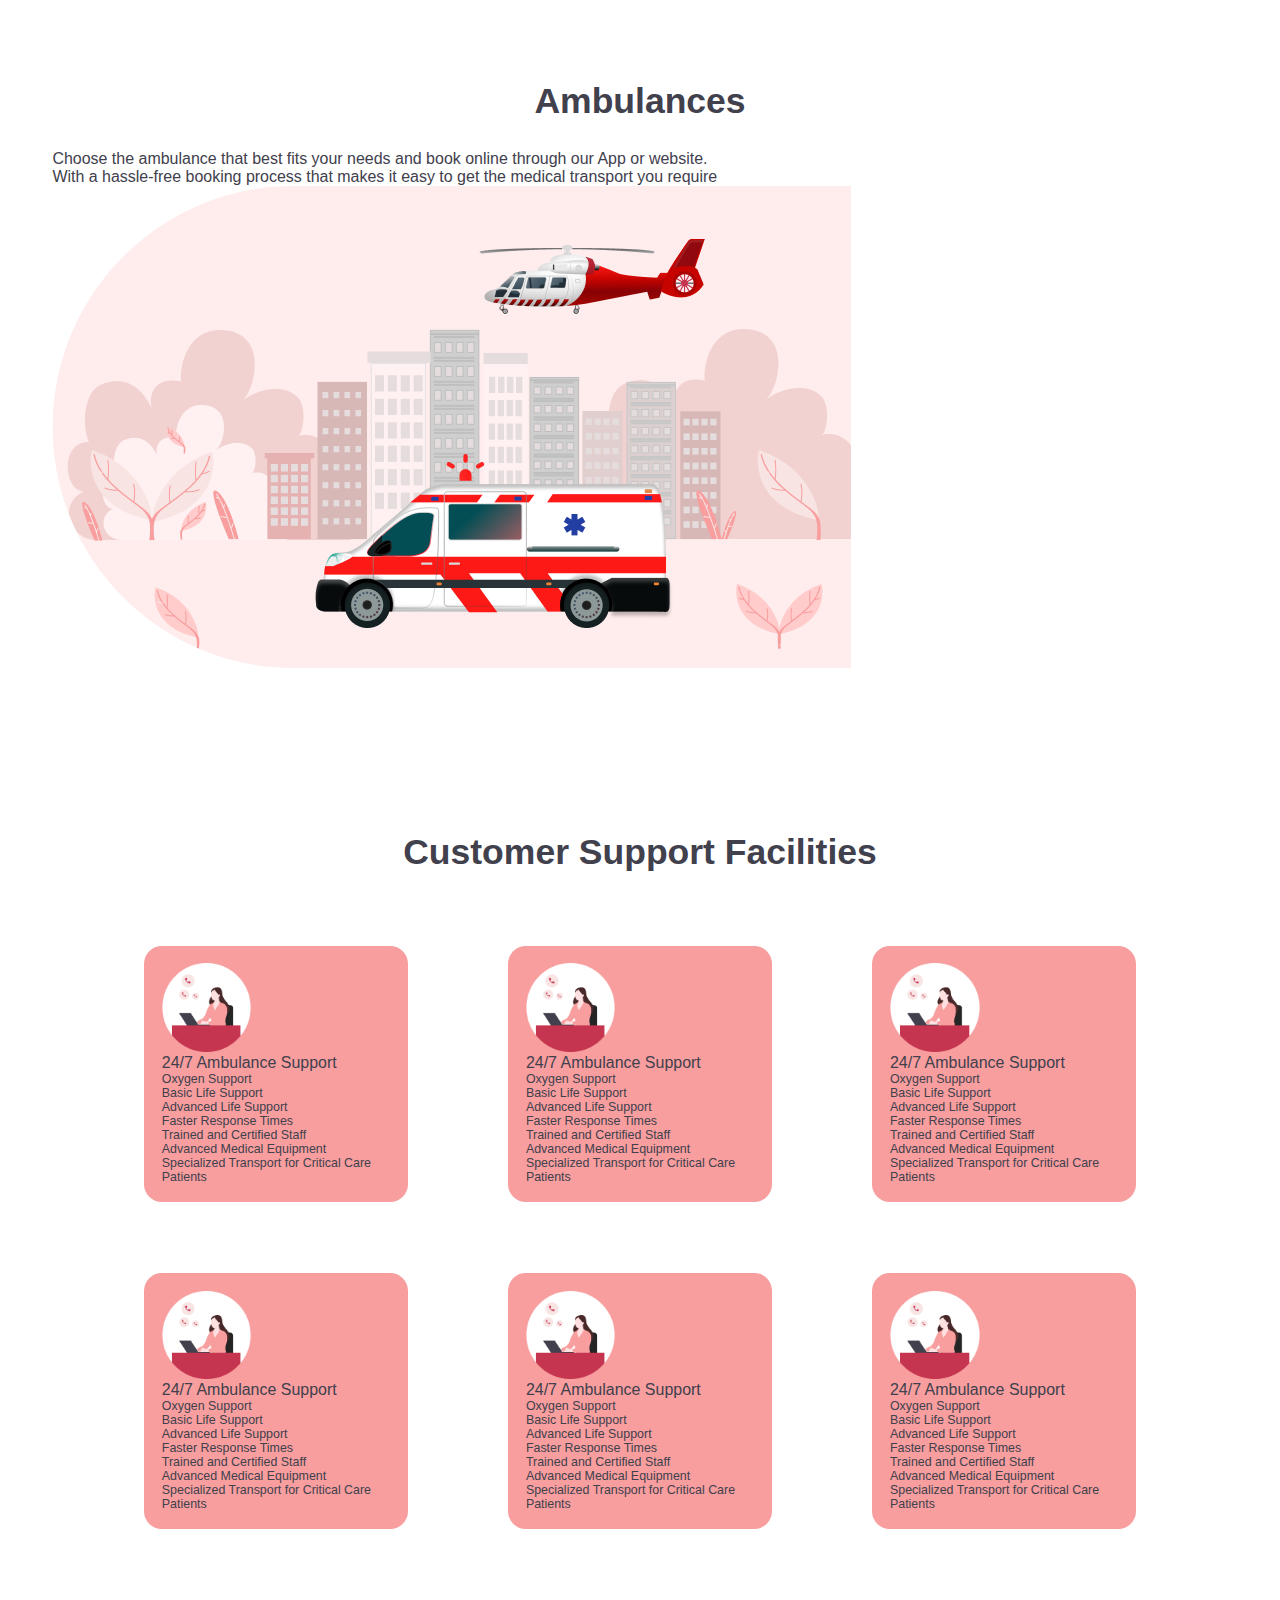
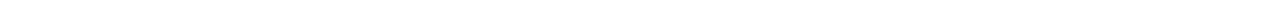
==== pages/ambulance.html @ 430e6f28 "added" ====
<!DOCTYPE html>
<html lang="en">
  <head>
    <meta charset="UTF-8" />
    <meta name="viewport" content="width=device-width, initial-scale=1.0" />

    <link
      href="https://cdn.jsdelivr.net/npm/bootstrap@5.0.2/dist/css/bootstrap.min.css"
      rel="stylesheet"
      integrity="sha384-EVSTQN3/azprG1Anm3QDgpJLIm9Nao0Yz1ztcQTwFspd3yD65VohhpuuCOmLASjC"
      crossorigin="anonymous"
    />
    <link rel="stylesheet" href="../styles/reset.css" />
    <link rel="stylesheet" href="../styles/ambulance.css" />
    <title>Ambulance</title>
  </head>
  <body>
    <header class="ambulance-header d-flex">
      <div class="left d-flex flex-column align-items-start">
        <h1 class="main-heading">Ambulances</h1>
        <div class="d-flex flex-column gap-4">
          <p class="primary-text">
            Choose the ambulance that best fits your needs and book online
            through our App or website.
          </p>
          <p class="primary-text">
            With a hassle-free booking process that makes it easy to get the
            medical transport you require
          </p>
        </div>
      </div>
      <div class="right">
        <img src="../images/ambulance-header-img.png" alt="" />
      </div>
    </header>
    <section class="customer-support">
        <h1 class="main-heading text-center">Customer Support Facilities</h1>
        <div class="grid-container">
            <div class="grid-item d-flex flex-column align-items-center">
                <img src="../images/support-woman.png" alt="">
                <h4 class="primary-text fw-bold text-center">24/7 Ambulance Support</h4>
                <ul class="d-flex flex-column align-items-center text-center">
                    <li class="secondary-text">Oxygen Support</li>
                    <li class="secondary-text">Basic Life Support</li>
                    <li class="secondary-text">Advanced Life Support</li>
                    <li class="secondary-text">Faster Response Times</li>
                    <li class="secondary-text">Trained and Certified Staff</li>
                    <li class="secondary-text">Advanced Medical Equipment</li>
                    <li class="secondary-text">Specialized Transport for Critical Care Patients</li>

                </ul>
            </div>
            <div class="grid-item d-flex flex-column align-items-center">
                <img src="../images/support-woman.png" alt="">
                <h4 class="primary-text fw-bold text-center">24/7 Ambulance Support</h4>
                <ul class="d-flex flex-column align-items-center text-center">
                    <li class="secondary-text">Oxygen Support</li>
                    <li class="secondary-text">Basic Life Support</li>
                    <li class="secondary-text">Advanced Life Support</li>
                    <li class="secondary-text">Faster Response Times</li>
                    <li class="secondary-text">Trained and Certified Staff</li>
                    <li class="secondary-text">Advanced Medical Equipment</li>
                    <li class="secondary-text">Specialized Transport for Critical Care Patients</li>

                </ul>
            </div>
            <div class="grid-item d-flex flex-column align-items-center">
                <img src="../images/support-woman.png" alt="">
                <h4 class="primary-text fw-bold text-center">24/7 Ambulance Support</h4>
                <ul class="d-flex flex-column align-items-center text-center">
                    <li class="secondary-text">Oxygen Support</li>
                    <li class="secondary-text">Basic Life Support</li>
                    <li class="secondary-text">Advanced Life Support</li>
                    <li class="secondary-text">Faster Response Times</li>
                    <li class="secondary-text">Trained and Certified Staff</li>
                    <li class="secondary-text">Advanced Medical Equipment</li>
                    <li class="secondary-text">Specialized Transport for Critical Care Patients</li>

                </ul>
            </div>
            <div class="grid-item d-flex flex-column align-items-center">
                <img src="../images/support-woman.png" alt="">
                <h4 class="primary-text fw-bold text-center">24/7 Ambulance Support</h4>
                <ul class="d-flex flex-column align-items-center text-center">
                    <li class="secondary-text">Oxygen Support</li>
                    <li class="secondary-text">Basic Life Support</li>
                    <li class="secondary-text">Advanced Life Support</li>
                    <li class="secondary-text">Faster Response Times</li>
                    <li class="secondary-text">Trained and Certified Staff</li>
                    <li class="secondary-text">Advanced Medical Equipment</li>
                    <li class="secondary-text">Specialized Transport for Critical Care Patients</li>

                </ul>
            </div>
            <div class="grid-item d-flex flex-column align-items-center">
                <img src="../images/support-woman.png" alt="">
                <h4 class="primary-text fw-bold text-center">24/7 Ambulance Support</h4>
                <ul class="d-flex flex-column align-items-center text-center">
                    <li class="secondary-text">Oxygen Support</li>
                    <li class="secondary-text">Basic Life Support</li>
                    <li class="secondary-text">Advanced Life Support</li>
                    <li class="secondary-text">Faster Response Times</li>
                    <li class="secondary-text">Trained and Certified Staff</li>
                    <li class="secondary-text">Advanced Medical Equipment</li>
                    <li class="secondary-text">Specialized Transport for Critical Care Patients</li>

                </ul>
            </div>
            <div class="grid-item d-flex flex-column align-items-center">
                <img src="../images/support-woman.png" alt="">
                <h4 class="primary-text fw-bold text-center">24/7 Ambulance Support</h4>
                <ul class="d-flex flex-column align-items-center text-center">
                    <li class="secondary-text">Oxygen Support</li>
                    <li class="secondary-text">Basic Life Support</li>
                    <li class="secondary-text">Advanced Life Support</li>
                    <li class="secondary-text">Faster Response Times</li>
                    <li class="secondary-text">Trained and Certified Staff</li>
                    <li class="secondary-text">Advanced Medical Equipment</li>
                    <li class="secondary-text">Specialized Transport for Critical Care Patients</li>

                </ul>
            </div>
            
        </div>
    </section>
  </body>
</html>
---- styles/ambulance.css ----
.ambulance-header {
  padding: 5rem;
  gap: 8rem;
}

@media all and (max-width: 780px) {
  .ambulance-header {
    flex-direction: column-reverse;
  }

  .ambulance-header {
    /* padding: 3rem; */
    gap: 5rem;
  }
}

@media all and (max-width: 400px) {
  .ambulance-header {
    padding: 2rem;
    gap: 2rem;
  }

  .ambulance-header p {
    font-size: var(--fs-secondary-text);
  }
}

/* customer support */

.customer-support {
  width: fit-content;
  margin: auto;
  display: flex;
  flex-direction: column;
  gap: 5rem;
  padding: 10rem;
}

.customer-support .grid-container {
  display: grid;
  grid-template-columns: repeat(3, 1fr);
  place-items: center;
  gap: 8rem;
}

.customer-support .grid-item {
  background-color: var(--nav-link-clr);
  /* height: 45rem; */
  /* width: 30rem; */
  padding: 2rem;
  gap: 1rem;
  border-radius: 2rem;
  width: 90%;
}

.customer-support .grid-item img {
  height: 10rem;
}

.customer-support .grid-item ul {
  gap: 1rem;
}

@media all and (max-width: 900px) {

    .customer-support {
        padding: 8rem;
    }

  .customer-support .grid-container {
    gap: 5rem;
  }

  .customer-support .grid-item ul {
    gap: 0.8rem;
  }
}

@media all and (max-width: 780px) {
    .customer-support .grid-container {
        grid-template-columns: repeat(2, 1fr);
    }
}

@media all and (max-width: 600px) {
        .customer-support {
            padding: 3rem;
        }
}

@media all and (max-width: 540px) {
    .customer-support {
        gap: 2rem;
    }
    .customer-support .grid-container {
        grid-template-columns: repeat(1, 1fr);
    }
}

@media all and (max-width: 350px) {
    .customer-support {
        padding: 3rem 1rem;
    }

    .customer-support .grid-item ul li {
        font-size: 1.3rem;
    }
}
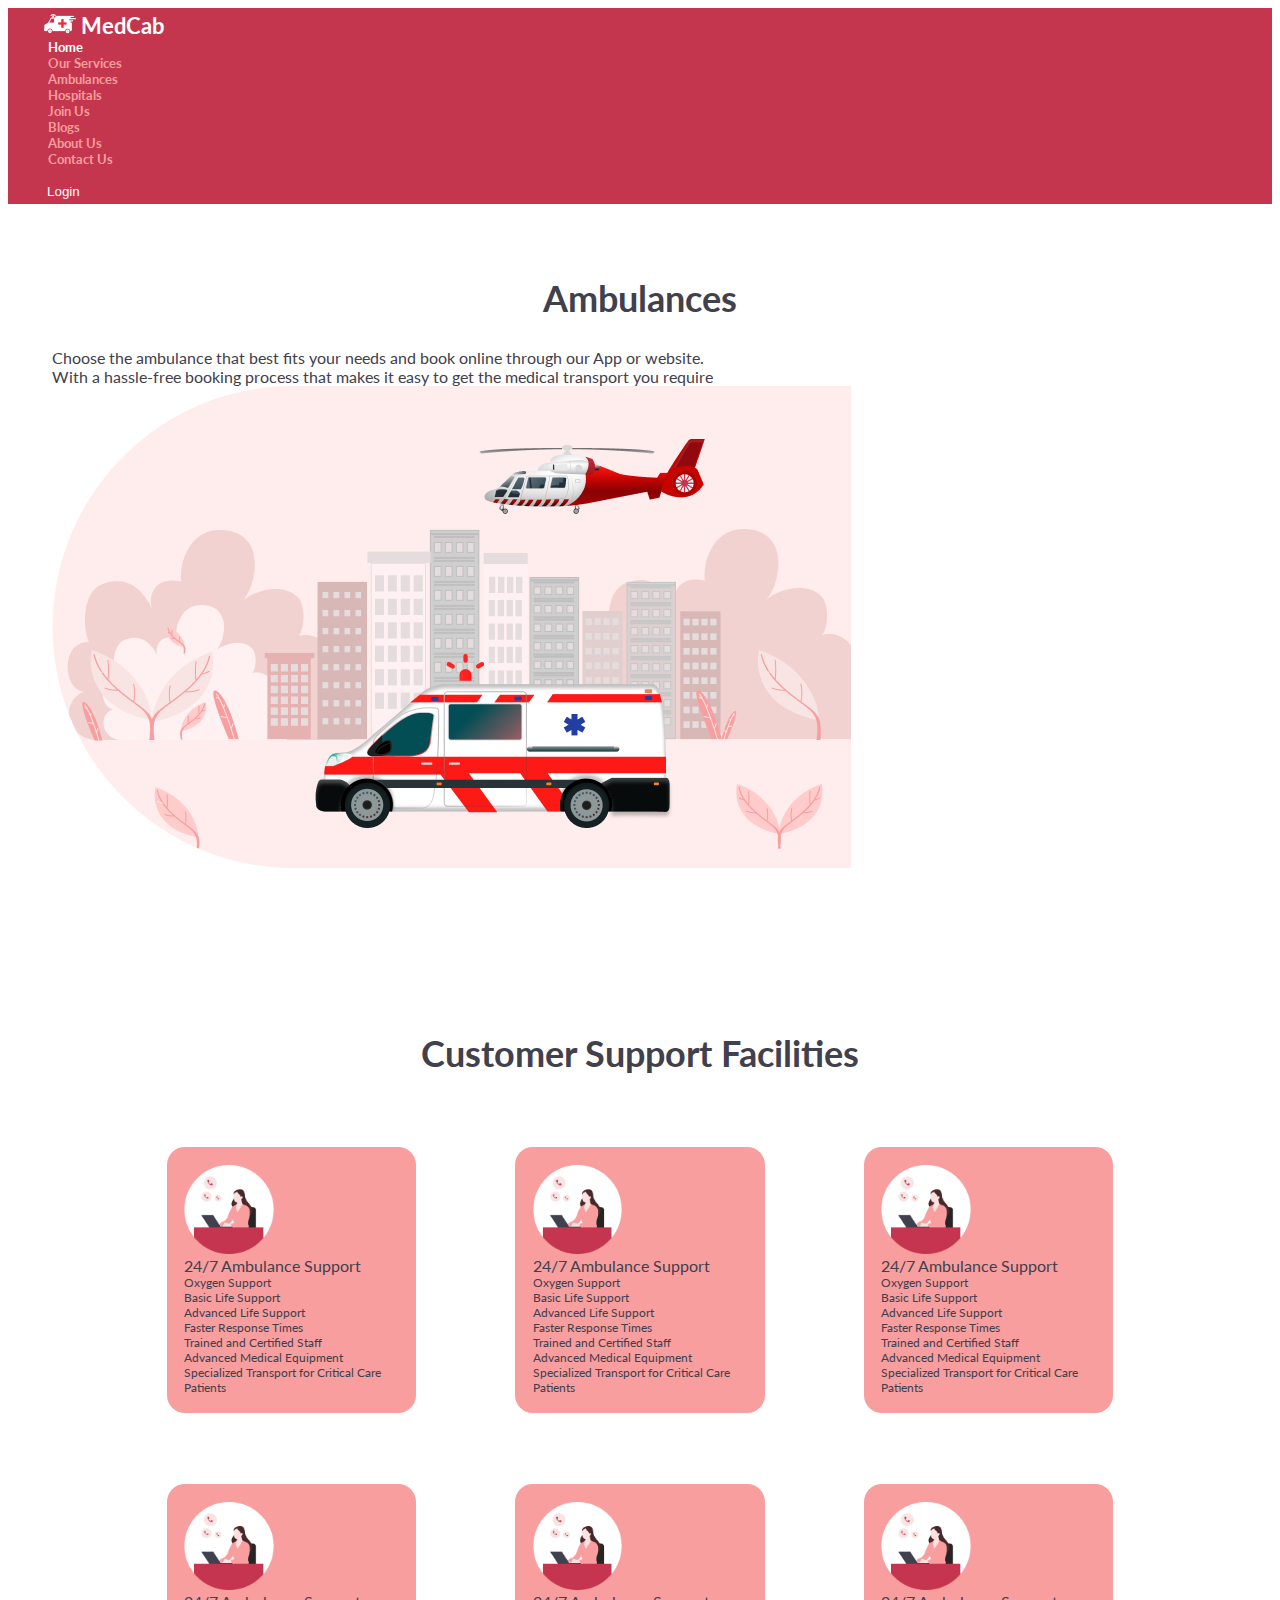
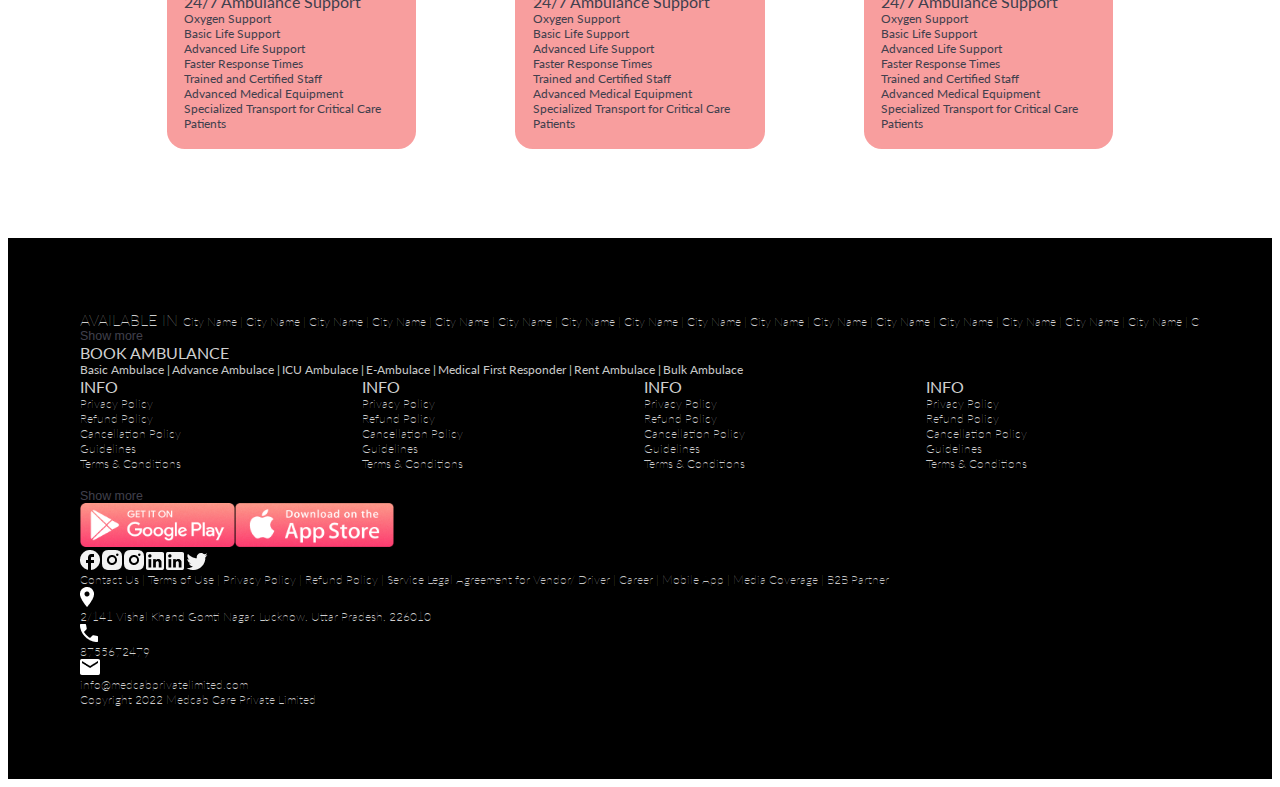
==== commit d69674bf: "footer completed" ====
--- a/pages/ambulance.html
+++ b/pages/ambulance.html
@@ -1,127 +1,368 @@
 <!DOCTYPE html>
 <html lang="en">
-  <head>
-    <meta charset="UTF-8" />
-    <meta name="viewport" content="width=device-width, initial-scale=1.0" />
-
-    <link
-      href="https://cdn.jsdelivr.net/npm/bootstrap@5.0.2/dist/css/bootstrap.min.css"
-      rel="stylesheet"
-      integrity="sha384-EVSTQN3/azprG1Anm3QDgpJLIm9Nao0Yz1ztcQTwFspd3yD65VohhpuuCOmLASjC"
-      crossorigin="anonymous"
-    />
-    <link rel="stylesheet" href="../styles/reset.css" />
-    <link rel="stylesheet" href="../styles/ambulance.css" />
-    <title>Ambulance</title>
-  </head>
-  <body>
-    <header class="ambulance-header d-flex">
-      <div class="left d-flex flex-column align-items-start">
-        <h1 class="main-heading">Ambulances</h1>
-        <div class="d-flex flex-column gap-4">
-          <p class="primary-text">
-            Choose the ambulance that best fits your needs and book online
-            through our App or website.
-          </p>
-          <p class="primary-text">
-            With a hassle-free booking process that makes it easy to get the
-            medical transport you require
-          </p>
-        </div>
-      </div>
-      <div class="right">
-        <img src="../images/ambulance-header-img.png" alt="" />
-      </div>
-    </header>
-    <section class="customer-support">
-        <h1 class="main-heading text-center">Customer Support Facilities</h1>
-        <div class="grid-container">
-            <div class="grid-item d-flex flex-column align-items-center">
-                <img src="../images/support-woman.png" alt="">
-                <h4 class="primary-text fw-bold text-center">24/7 Ambulance Support</h4>
-                <ul class="d-flex flex-column align-items-center text-center">
-                    <li class="secondary-text">Oxygen Support</li>
-                    <li class="secondary-text">Basic Life Support</li>
-                    <li class="secondary-text">Advanced Life Support</li>
-                    <li class="secondary-text">Faster Response Times</li>
-                    <li class="secondary-text">Trained and Certified Staff</li>
-                    <li class="secondary-text">Advanced Medical Equipment</li>
-                    <li class="secondary-text">Specialized Transport for Critical Care Patients</li>
-
-                </ul>
+
+<head>
+  <meta charset="UTF-8" />
+  <meta name="viewport" content="width=device-width, initial-scale=1.0" />
+
+  <!-- google fonts -->
+  <link rel="preconnect" href="https://fonts.googleapis.com" />
+  <link rel="preconnect" href="https://fonts.gstatic.com" crossorigin />
+  <link href="https://fonts.googleapis.com/css2?family=Lato:wght@400;700&display=swap" rel="stylesheet" />
+
+  <!-- bootstrap css -->
+  <link href="https://cdn.jsdelivr.net/npm/bootstrap@5.0.2/dist/css/bootstrap.min.css" rel="stylesheet"
+    integrity="sha384-EVSTQN3/azprG1Anm3QDgpJLIm9Nao0Yz1ztcQTwFspd3yD65VohhpuuCOmLASjC" crossorigin="anonymous" />
+  <!-- custom css -->
+  <link rel="stylesheet" href="../styles/reset.css" />
+  <link rel="stylesheet" href="../styles/nav.css">
+  <link rel="stylesheet" href="../styles/ambulance.css" />
+  <link rel="stylesheet" href="../styles/footer.css">
+  <title>Ambulance</title>
+</head>
+
+<body>
+  <!-- Navbar -->
+  <nav class="navbar navbar-expand-lg navbar-light">
+    <div class="container-fluid">
+      <a class="navbar-brand" href="#">
+        <span>
+          <img src="../images/logo.png" class="mb-1" alt="" />
+        </span>
+        MedCab</a>
+      <button class="navbar-toggler" type="button" data-bs-toggle="collapse" data-bs-target="#navbarTogglerDemo02"
+        aria-controls="navbarTogglerDemo02" aria-expanded="false" aria-label="Toggle navigation">
+        <span class="navbar-toggler-icon"></span>
+      </button>
+      <div class="collapse navbar-collapse" id="navbarTogglerDemo02">
+        <ul class="navbar-nav d-flex align-items-center me-auto mb-2 mb-lg-0">
+          <li class="nav-item">
+            <a class="nav-link active" aria-current="page" href="#">Home</a>
+          </li>
+          <li class="nav-item">
+            <a class="nav-link" href="./pages/ourServices.html">Our Services</a>
+          </li>
+          <li class="nav-item">
+            <a class="nav-link" href="#">Ambulances</a>
+          </li>
+          <li class="nav-item">
+            <a class="nav-link" href="#">Hospitals</a>
+          </li>
+          <li class="nav-item">
+            <a class="nav-link" href="#">Join Us</a>
+          </li>
+          <li class="nav-item">
+            <a class="nav-link" href="#">Blogs</a>
+          </li>
+          <li class="nav-item">
+            <a class="nav-link" href="#">About Us</a>
+          </li>
+          <li class="nav-item">
+            <a class="nav-link" href="#">Contact Us</a>
+          </li>
+          <li class="nav-ctn-book">
+            <a class="nav-link rounded bg-white nav-booknow me-lg-2 mb-2 mb-lg-0 px-3 py-1" href="#" tabindex="-1"
+              aria-disabled="true">Book Now</a>
+          </li>
+          <li class="nav-ctn-login text-white">
+            <button type="button" class="btn btn-primary nav-link border border-white rounded px-4 py-1"
+              data-bs-toggle="modal" data-bs-target="#staticBackdrop" href="#" tabindex="-1" aria-disabled="true">
+              Login
+            </button>
+          </li>
+        </ul>
+      </div>
+    </div>
+  </nav>
+
+  <!-- ambulance header -->
+  <header class="ambulance-header d-flex">
+    <div class="left d-flex flex-column align-items-start">
+      <h1 class="main-heading">Ambulances</h1>
+      <div class="d-flex flex-column gap-4">
+        <p class="primary-text">
+          Choose the ambulance that best fits your needs and book online
+          through our App or website.
+        </p>
+        <p class="primary-text">
+          With a hassle-free booking process that makes it easy to get the
+          medical transport you require
+        </p>
+      </div>
+    </div>
+    <div class="right">
+      <img src="../images/ambulance-header-img.png" alt="" />
+    </div>
+  </header>
+
+  <!-- customer support facility -->
+  <section class="customer-support">
+    <h1 class="main-heading text-center">Customer Support Facilities</h1>
+    <div class="grid-container">
+      <div class="grid-item d-flex flex-column align-items-center">
+        <img src="../images/support-woman.png" alt="">
+        <h4 class="primary-text fw-bold text-center">24/7 Ambulance Support</h4>
+        <ul class="d-flex flex-column align-items-center text-center">
+          <li class="secondary-text">Oxygen Support</li>
+          <li class="secondary-text">Basic Life Support</li>
+          <li class="secondary-text">Advanced Life Support</li>
+          <li class="secondary-text">Faster Response Times</li>
+          <li class="secondary-text">Trained and Certified Staff</li>
+          <li class="secondary-text">Advanced Medical Equipment</li>
+          <li class="secondary-text">Specialized Transport for Critical Care Patients</li>
+
+        </ul>
+      </div>
+      <div class="grid-item d-flex flex-column align-items-center">
+        <img src="../images/support-woman.png" alt="">
+        <h4 class="primary-text fw-bold text-center">24/7 Ambulance Support</h4>
+        <ul class="d-flex flex-column align-items-center text-center">
+          <li class="secondary-text">Oxygen Support</li>
+          <li class="secondary-text">Basic Life Support</li>
+          <li class="secondary-text">Advanced Life Support</li>
+          <li class="secondary-text">Faster Response Times</li>
+          <li class="secondary-text">Trained and Certified Staff</li>
+          <li class="secondary-text">Advanced Medical Equipment</li>
+          <li class="secondary-text">Specialized Transport for Critical Care Patients</li>
+
+        </ul>
+      </div>
+      <div class="grid-item d-flex flex-column align-items-center">
+        <img src="../images/support-woman.png" alt="">
+        <h4 class="primary-text fw-bold text-center">24/7 Ambulance Support</h4>
+        <ul class="d-flex flex-column align-items-center text-center">
+          <li class="secondary-text">Oxygen Support</li>
+          <li class="secondary-text">Basic Life Support</li>
+          <li class="secondary-text">Advanced Life Support</li>
+          <li class="secondary-text">Faster Response Times</li>
+          <li class="secondary-text">Trained and Certified Staff</li>
+          <li class="secondary-text">Advanced Medical Equipment</li>
+          <li class="secondary-text">Specialized Transport for Critical Care Patients</li>
+
+        </ul>
+      </div>
+      <div class="grid-item d-flex flex-column align-items-center">
+        <img src="../images/support-woman.png" alt="">
+        <h4 class="primary-text fw-bold text-center">24/7 Ambulance Support</h4>
+        <ul class="d-flex flex-column align-items-center text-center">
+          <li class="secondary-text">Oxygen Support</li>
+          <li class="secondary-text">Basic Life Support</li>
+          <li class="secondary-text">Advanced Life Support</li>
+          <li class="secondary-text">Faster Response Times</li>
+          <li class="secondary-text">Trained and Certified Staff</li>
+          <li class="secondary-text">Advanced Medical Equipment</li>
+          <li class="secondary-text">Specialized Transport for Critical Care Patients</li>
+
+        </ul>
+      </div>
+      <div class="grid-item d-flex flex-column align-items-center">
+        <img src="../images/support-woman.png" alt="">
+        <h4 class="primary-text fw-bold text-center">24/7 Ambulance Support</h4>
+        <ul class="d-flex flex-column align-items-center text-center">
+          <li class="secondary-text">Oxygen Support</li>
+          <li class="secondary-text">Basic Life Support</li>
+          <li class="secondary-text">Advanced Life Support</li>
+          <li class="secondary-text">Faster Response Times</li>
+          <li class="secondary-text">Trained and Certified Staff</li>
+          <li class="secondary-text">Advanced Medical Equipment</li>
+          <li class="secondary-text">Specialized Transport for Critical Care Patients</li>
+
+        </ul>
+      </div>
+      <div class="grid-item d-flex flex-column align-items-center">
+        <img src="../images/support-woman.png" alt="">
+        <h4 class="primary-text fw-bold text-center">24/7 Ambulance Support</h4>
+        <ul class="d-flex flex-column align-items-center text-center">
+          <li class="secondary-text">Oxygen Support</li>
+          <li class="secondary-text">Basic Life Support</li>
+          <li class="secondary-text">Advanced Life Support</li>
+          <li class="secondary-text">Faster Response Times</li>
+          <li class="secondary-text">Trained and Certified Staff</li>
+          <li class="secondary-text">Advanced Medical Equipment</li>
+          <li class="secondary-text">Specialized Transport for Critical Care Patients</li>
+
+        </ul>
+      </div>
+
+    </div>
+  </section>
+
+  <!-- footer section -->
+  <footer class="footer">
+    <section class="d-flex flex-column align-items-center">
+      <div class="cityNames d-flex flex-column w-100 py-4 border-bottom ">
+        <div class="d-flex justify-content-between w-100">
+
+
+          <div class="cities d-flex flex-column w-100">
+            <div id="hideShow">
+              <p class="secondary-text"><span class="primary-text fw-bold px-2">AVAILABLE IN </span>City Name | City
+                Name | City Name | City Name | City Name | City Name | City Name
+                | City
+                Name
+                | City Name | City Name | City Name | City Name | City Name | City Name | City Name |
+                City Name | City Name | City Name | City Name | City Name | City Name | City Name | City
+                Name
+                | City Name | City Name | City Name | City Name | City Name | City Name | City Name |
+                City Name | City Name | City Name | City Name | City Name</p>
             </div>
-            <div class="grid-item d-flex flex-column align-items-center">
-                <img src="../images/support-woman.png" alt="">
-                <h4 class="primary-text fw-bold text-center">24/7 Ambulance Support</h4>
-                <ul class="d-flex flex-column align-items-center text-center">
-                    <li class="secondary-text">Oxygen Support</li>
-                    <li class="secondary-text">Basic Life Support</li>
-                    <li class="secondary-text">Advanced Life Support</li>
-                    <li class="secondary-text">Faster Response Times</li>
-                    <li class="secondary-text">Trained and Certified Staff</li>
-                    <li class="secondary-text">Advanced Medical Equipment</li>
-                    <li class="secondary-text">Specialized Transport for Critical Care Patients</li>
-
-                </ul>
-            </div>
-            <div class="grid-item d-flex flex-column align-items-center">
-                <img src="../images/support-woman.png" alt="">
-                <h4 class="primary-text fw-bold text-center">24/7 Ambulance Support</h4>
-                <ul class="d-flex flex-column align-items-center text-center">
-                    <li class="secondary-text">Oxygen Support</li>
-                    <li class="secondary-text">Basic Life Support</li>
-                    <li class="secondary-text">Advanced Life Support</li>
-                    <li class="secondary-text">Faster Response Times</li>
-                    <li class="secondary-text">Trained and Certified Staff</li>
-                    <li class="secondary-text">Advanced Medical Equipment</li>
-                    <li class="secondary-text">Specialized Transport for Critical Care Patients</li>
-
-                </ul>
-            </div>
-            <div class="grid-item d-flex flex-column align-items-center">
-                <img src="../images/support-woman.png" alt="">
-                <h4 class="primary-text fw-bold text-center">24/7 Ambulance Support</h4>
-                <ul class="d-flex flex-column align-items-center text-center">
-                    <li class="secondary-text">Oxygen Support</li>
-                    <li class="secondary-text">Basic Life Support</li>
-                    <li class="secondary-text">Advanced Life Support</li>
-                    <li class="secondary-text">Faster Response Times</li>
-                    <li class="secondary-text">Trained and Certified Staff</li>
-                    <li class="secondary-text">Advanced Medical Equipment</li>
-                    <li class="secondary-text">Specialized Transport for Critical Care Patients</li>
-
-                </ul>
-            </div>
-            <div class="grid-item d-flex flex-column align-items-center">
-                <img src="../images/support-woman.png" alt="">
-                <h4 class="primary-text fw-bold text-center">24/7 Ambulance Support</h4>
-                <ul class="d-flex flex-column align-items-center text-center">
-                    <li class="secondary-text">Oxygen Support</li>
-                    <li class="secondary-text">Basic Life Support</li>
-                    <li class="secondary-text">Advanced Life Support</li>
-                    <li class="secondary-text">Faster Response Times</li>
-                    <li class="secondary-text">Trained and Certified Staff</li>
-                    <li class="secondary-text">Advanced Medical Equipment</li>
-                    <li class="secondary-text">Specialized Transport for Critical Care Patients</li>
-
-                </ul>
-            </div>
-            <div class="grid-item d-flex flex-column align-items-center">
-                <img src="../images/support-woman.png" alt="">
-                <h4 class="primary-text fw-bold text-center">24/7 Ambulance Support</h4>
-                <ul class="d-flex flex-column align-items-center text-center">
-                    <li class="secondary-text">Oxygen Support</li>
-                    <li class="secondary-text">Basic Life Support</li>
-                    <li class="secondary-text">Advanced Life Support</li>
-                    <li class="secondary-text">Faster Response Times</li>
-                    <li class="secondary-text">Trained and Certified Staff</li>
-                    <li class="secondary-text">Advanced Medical Equipment</li>
-                    <li class="secondary-text">Specialized Transport for Critical Care Patients</li>
-
-                </ul>
-            </div>
-            
-        </div>
+
+
+
+            <button onclick="show()" id="hideShowBtn" class="btn text-white shadow-none secondary-text" type="button"
+              data-bs-toggle="collapse" data-bs-target="#cityCollapse" aria-expanded="false"
+              aria-controls="cityCollapse">Show
+              more</button>
+          </div>
+        </div>
+      </div>
+      <div class="bookAmbulance d-flex flex-column align-items-center py-4 w-100 border-bottom">
+        <div>
+          <h6 class="primary-text fw-bold py-3 text-center">BOOK AMBULANCE</h6>
+        </div>
+        <div class="text-center">
+          <a href="">Basic Ambulace |</a>
+          <a href="">Advance Ambulace |</a>
+          <a href="">ICU Ambulace |</a>
+          <a href="">E-Ambulace |</a>
+          <a href="">Medical First Responder |</a>
+          <a href="">Rent Ambulace |</a>
+          <a href="">Bulk Ambulace</a>
+        </div>
+      </div>
+      <div class="info w-100 d-flex flex-column py-4 border-bottom">
+        <div class="show mb-2">
+          <div class="infoCard">
+            <h6 class="primary-text fw-bold">INFO</h6>
+            <p>Privacy Policy</p>
+            <p>Refund Policy</p>
+            <p>Cancellation Policy</p>
+            <p>Guidelines</p>
+            <p>Terms & Conditions</p>
+          </div>
+          <div class="infoCard">
+            <h6 class="primary-text fw-bold">INFO</h6>
+            <p>Privacy Policy</p>
+            <p>Refund Policy</p>
+            <p>Cancellation Policy</p>
+            <p>Guidelines</p>
+            <p>Terms & Conditions</p>
+          </div>
+          <div class="infoCard">
+            <h6 class="primary-text fw-bold">INFO</h6>
+            <p>Privacy Policy</p>
+            <p>Refund Policy</p>
+            <p>Cancellation Policy</p>
+            <p>Guidelines</p>
+            <p>Terms & Conditions</p>
+          </div>
+          <div class="infoCard">
+            <h6 class="primary-text fw-bold">INFO</h6>
+            <p>Privacy Policy</p>
+            <p>Refund Policy</p>
+            <p>Cancellation Policy</p>
+            <p>Guidelines</p>
+            <p>Terms & Conditions</p>
+          </div>
+          <div class="infoCard">
+            <h6 class="primary-text fw-bold">INFO</h6>
+            <p>Privacy Policy</p>
+            <p>Refund Policy</p>
+            <p>Cancellation Policy</p>
+            <p>Guidelines</p>
+            <p>Terms & Conditions</p>
+          </div>
+          <div class="infoCard">
+            <h6 class="primary-text fw-bold">INFO</h6>
+            <p>Privacy Policy</p>
+            <p>Refund Policy</p>
+            <p>Cancellation Policy</p>
+            <p>Guidelines</p>
+            <p>Terms & Conditions</p>
+          </div>
+          <div class="infoCard">
+            <h6 class="primary-text fw-bold">INFO</h6>
+            <p>Privacy Policy</p>
+            <p>Refund Policy</p>
+            <p>Cancellation Policy</p>
+            <p>Guidelines</p>
+            <p>Terms & Conditions</p>
+          </div>
+          <div class="infoCard">
+            <h6 class="primary-text fw-bold">INFO</h6>
+            <p>Privacy Policy</p>
+            <p>Refund Policy</p>
+            <p>Cancellation Policy</p>
+            <p>Guidelines</p>
+            <p>Terms & Conditions</p>
+          </div>
+        </div>
+
+        <button onclick="showMoreInfo()" id="infoBtn" class="btn text-white text-none shadow-none secondary-text"
+          type="button" data-bs-toggle="collapse" data-bs-target="#infoCollapse" aria-expanded="false"
+          aria-controls="infoCollapse">Show
+          more</button>
+
+
+      </div>
+      <div class="downloadApp d-flex w-100 py-4 border-bottom justify-content-between">
+        <div class="buttons">
+          <button class="btn shadow-none"><img src="../images/playBtn.png" alt="play store"></button>
+          <button class="btn shadow-none"><img src="../images/appBtn.png" alt=""></button>
+        </div>
+        <div class="socials d-flex gap-3 align-items-center justify-content-end gap-1 py-4">
+          <img src="../images/icons/facebook.png" alt="">
+          <img src="../images/icons/insta.png" alt="">
+          <img src="../images/icons/insta.png" alt="">
+          <img src="../images/icons/linkedin.png" alt="">
+          <img src="../images/icons/linkedin.png" alt="">
+          <img src="../images/icons/twitter.png" alt="">
+        </div>
+      </div>
+      <div class="contact d-flex justify-content-center w-100 py-4 border-bottom">
+        <p class="text-center"><span><a href="">Contact Us |</a><a href=""> Terms of Use |</a><a href=""> Privacy
+              Policy |</a><a href=""> Refund
+              Policy |</a><a href=""> Service Legal Agreement for Vendor/ Driver
+              |</a><a href="">
+              Career |</a><a href=""> Mobile
+              App |</a><a href=""> Media
+              Coverage |</a><a href=""> B2B
+              Partner</a></span></p>
+      </div>
+      <div class="address d-flex w-100 py-4 border-bottom justify-content-center">
+        <div class="elem d-flex align-items-center">
+          <img src="../images/icons/location.png" alt="loc">
+          <p> 2/141 Vishal Khand Gomti Nagar, Lucknow, Uttar Pradesh, 226010</p>
+        </div>
+        <div class="elem d-flex align-items-center">
+          <img src="../images/icons/call.png" alt="loc">
+          <p> 8755672479</p>
+        </div>
+        <div class="elem d-flex align-items-center">
+          <img src="../images/icons/mail.png" alt="loc">
+          <p> info@medcabprivatelimited.com</p>
+        </div>
+      </div>
+      <div class="copyright  d-flex align-items-center justify-content-center w-100 py-4">
+        <p class="text-center">Copyright 2022 Medcab Care Private Limited</p>
+      </div>
+
     </section>
-  </body>
-</html>
+  </footer>
+
+  <!-- bootstrap js -->
+  <script src="https://cdn.jsdelivr.net/npm/@popperjs/core@2.9.2/dist/umd/popper.min.js"
+    integrity="sha384-IQsoLXl5PILFhosVNubq5LC7Qb9DXgDA9i+tQ8Zj3iwWAwPtgFTxbJ8NT4GN1R8p" crossorigin="anonymous">
+  </script>
+  <script src="https://cdn.jsdelivr.net/npm/bootstrap@5.0.2/dist/js/bootstrap.min.js"
+    integrity="sha384-cVKIPhGWiC2Al4u+LWgxfKTRIcfu0JTxR+EQDz/bgldoEyl4H0zUF0QKbrJ0EcQF" crossorigin="anonymous">
+  </script>
+
+  <!-- footer js -->
+  <script src="../scripts/footer.js"></script>
+
+  <!-- bootstrap js -->
+  <script src="https://cdn.jsdelivr.net/npm/bootstrap@5.3.1/dist/js/bootstrap.bundle.min.js"></script>
+</body>
+
+</html>--- a/styles/nav.css
+++ b/styles/nav.css
@@ -0,0 +1,55 @@
+.navbar {
+  padding: 0.5rem 4rem;
+  background: var(--primary-clr);
+  color: var(--nav-link);
+  font-size: 1.5rem;
+  font-weight: 700;
+}
+.navbar-nav {
+  margin-left: auto;
+}
+.navbar .nav-link {
+  color: var(--nav-link-clr);
+  margin: 0 0.5rem;
+}
+.navbar .nav-link.active {
+  color: var(--white-clr);
+}
+.navbar-brand {
+  font-size: clamp(2rem, 2vw, 2.5rem);
+}
+.navbar-brand,
+.navbar-brand:hover,
+.nav-item:hover .nav-link {
+  color: var(--white-clr);
+}
+.navbar-collapse {
+  flex-grow: 0;
+}
+.navbar .nav-booknow {
+  color: var(--primary-clr);
+}
+.nav-ctn-login .nav-link {
+  color: var(--white-clr);
+  margin: 0 0.4rem;
+}
+.nav-ctn-login:hover a {
+  background: var(--white-clr);
+  color: var(--primary-clr);
+}
+
+@media all and (max-width: 1100px) {
+  .navbar {
+    font-size: 1.25rem;
+  }
+}
+
+@media all and (max-width: 780px) {
+}
+
+@media all and (max-width: 480px) {
+  .navbar {
+    padding: 0.5rem 1rem;
+  }
+}
+  --- a/styles/footer.css
+++ b/styles/footer.css
@@ -0,0 +1,153 @@
+footer * {
+    padding: 0;
+    margin: 0;
+    box-sizing: border-box;
+
+}
+
+
+.footer {
+    /* padding: 4rem 8rem; */
+    background-color: black;
+    color: rgba(255, 255, 255, 0.829) !important;
+    text-decoration: none;
+    padding: 8rem;
+}
+
+.footer a {
+    text-decoration: none;
+    color: rgba(255, 255, 255, 0.797) !important;
+    font-size: var(--fs-secondary-text);
+}
+
+.footer p {
+    margin-bottom: 0 !important;
+    font-weight: lighter;
+    color: rgba(255, 255, 255, 0.829) !important;
+    font-size: var(--fs-secondary-text);
+
+}
+
+.footer h6,
+.footer span {
+    color: rgba(255, 255, 255, 0.829) !important;
+
+}
+
+.footer section div {
+    border-color: var(--border-clr);
+}
+
+
+.footer section {
+    border: 1px solid black;
+}
+
+.footer section .info .show {
+    width: 100%;
+    white-space: nowrap;
+    /* justify-content: space-between; */
+    overflow-x: hidden;
+}
+
+.footer section .infoCard {
+    width: 25%;
+    /* border: 1px solid greenyellow; */
+    display: inline-block;
+    margin-bottom: 2rem;
+
+}
+
+.footer section .info .infoCard p {
+    /* line-height: 0.5rem; */
+    margin: 0;
+    font-weight: lighter;
+}
+
+.footer section .downloadApp .buttons {
+    /* width: 40%; */
+    display: flex;
+}
+
+.footer section .downloadApp .buttons img {
+    height: 5rem;
+}
+
+.footer section .downloadApp .socials {
+    width: 60%;
+}
+
+.footer .elem img {
+    height: fit-content;
+    margin-right: 1rem;
+}
+
+.footer .elem p {
+    margin-bottom: 0;
+}
+
+
+.footer .availableIn {
+    /* width: ; */
+    height: fit-content;
+}
+
+/* .footer .cities {
+    width: fit-content;  
+} */
+
+.footer .buttons button img {
+    height: 3rem;
+}
+
+.footer .cities #hideShow {
+    width: 100%;
+    white-space: nowrap;
+    overflow-x: hidden;
+}
+
+.footer .address {
+    flex-wrap: wrap;
+    gap: 2rem;
+}
+
+@media all and (max-width: 700px) {
+    .footer .downloadApp {
+        flex-direction: column;
+        align-items: center;
+    }
+
+    .footer .downloadApp .socials {
+        justify-content: center !important;
+    }
+}
+
+@media all and (max-width: 700px) {
+    .footer {
+        padding: 5rem;
+    }
+    .footer section .infoCard {
+        width: 33%;
+    }
+}
+
+@media all and (max-width: 580px) {
+    .footer section .infoCard {
+        width: 50%;
+    }
+}
+
+@media all and (max-width: 400px) {
+    .footer {
+        padding: 5rem 3rem;
+    }
+
+    .footer section .infoCard {
+        width: 100%;
+        margin-bottom: 1rem;
+    }
+
+    .footer section .downloadApp .buttons {
+        flex-direction: column;
+    }
+}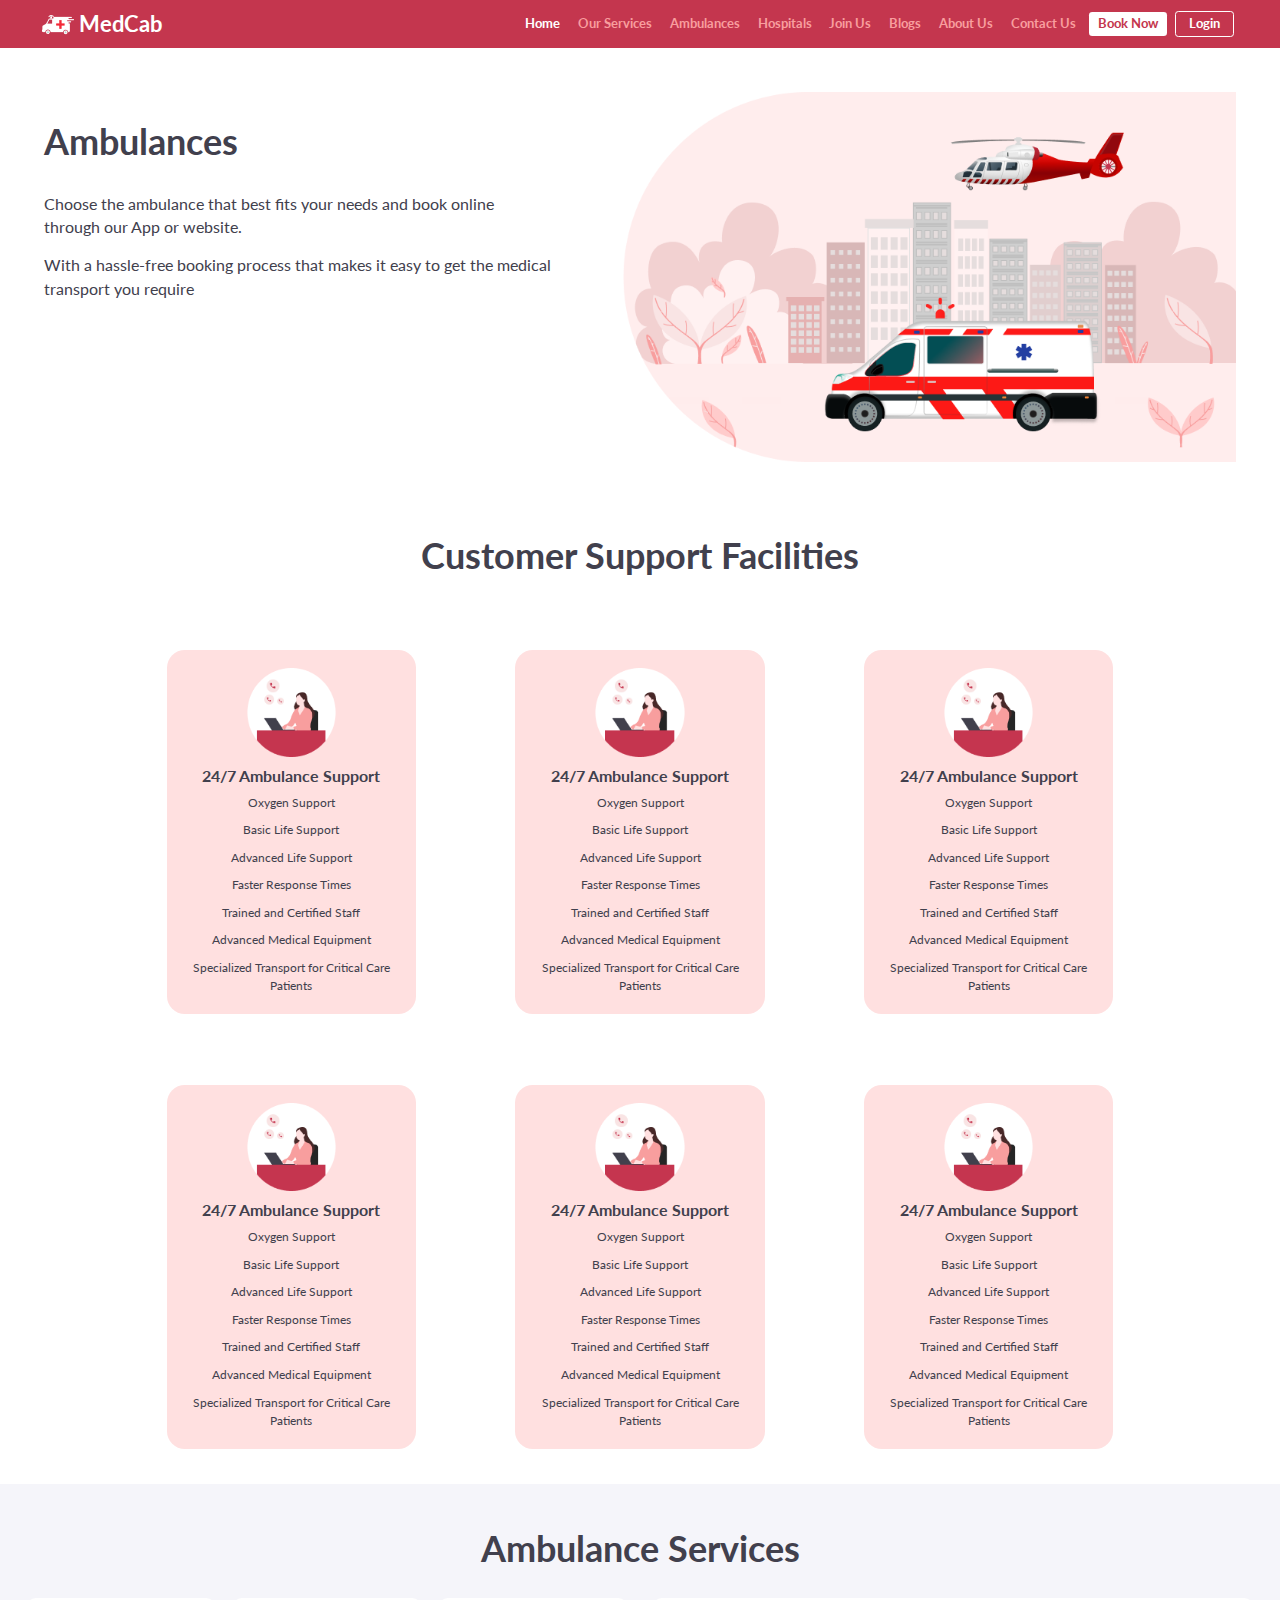
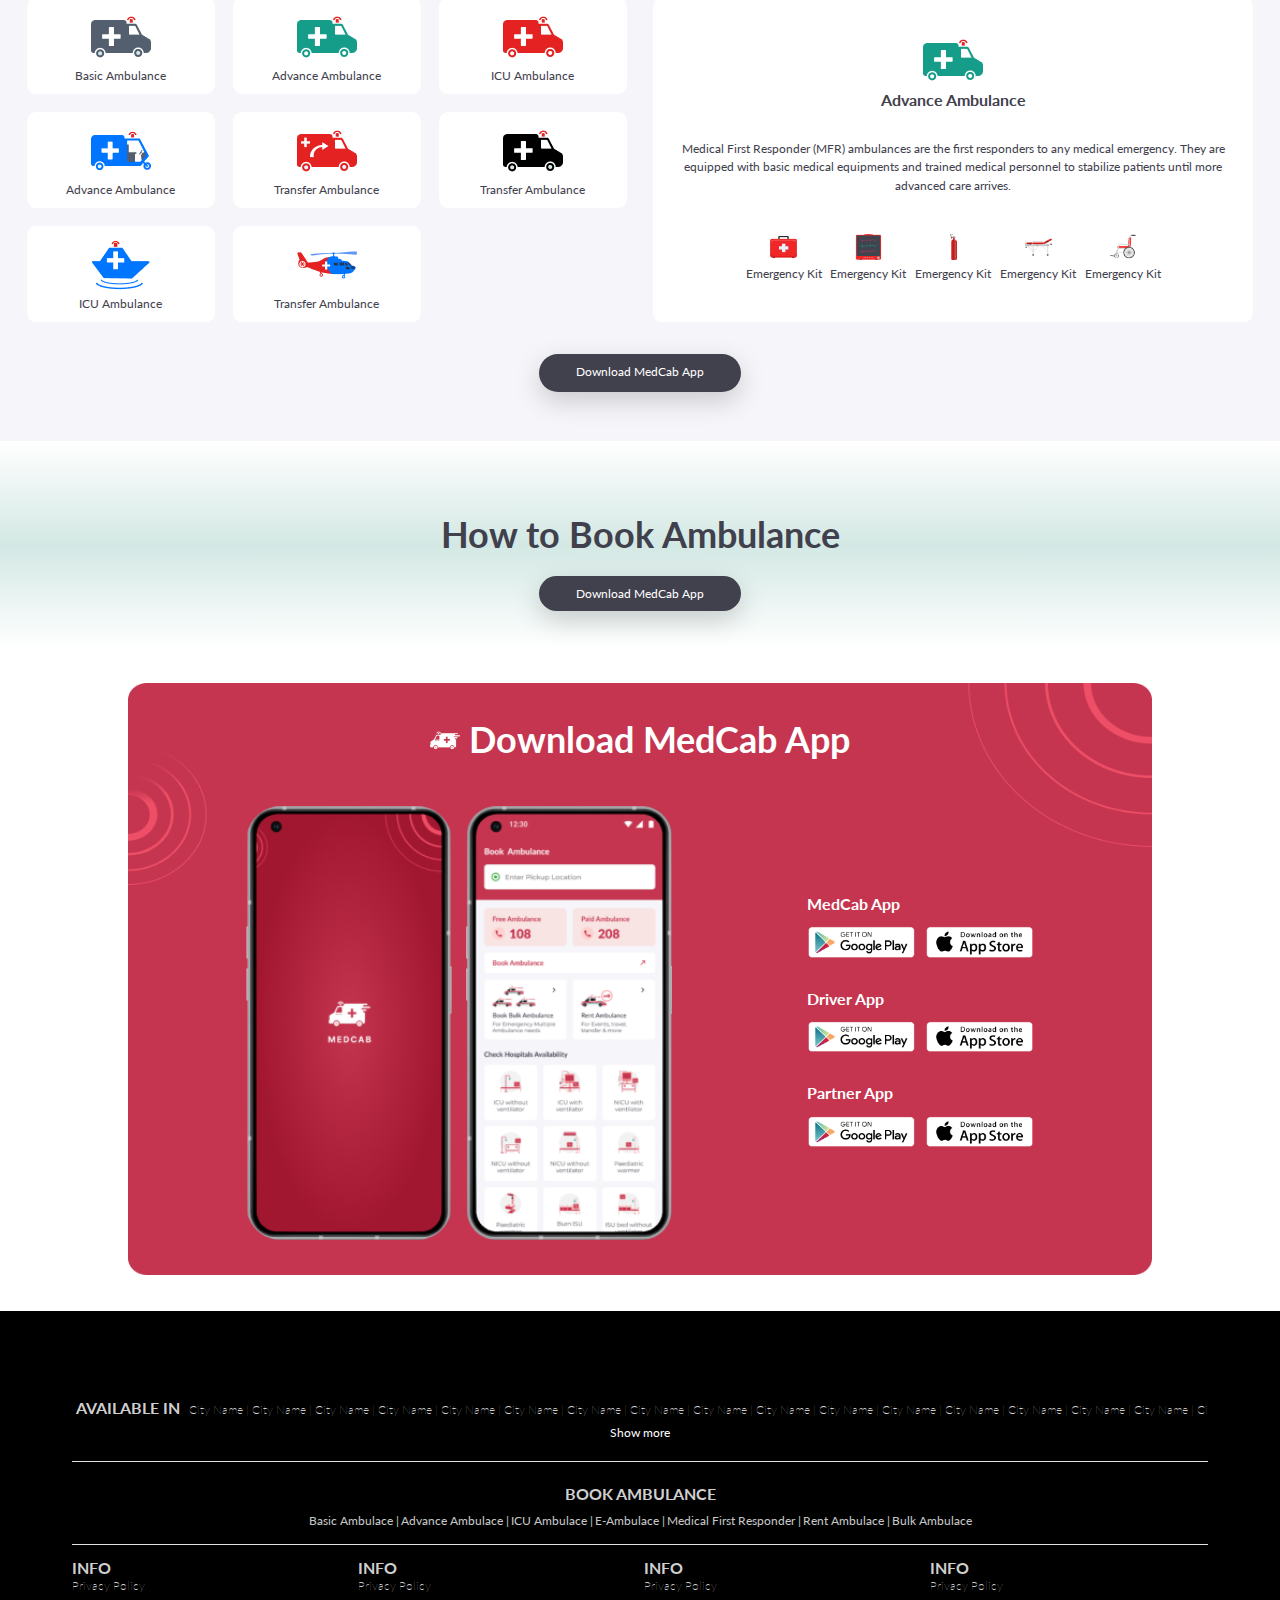
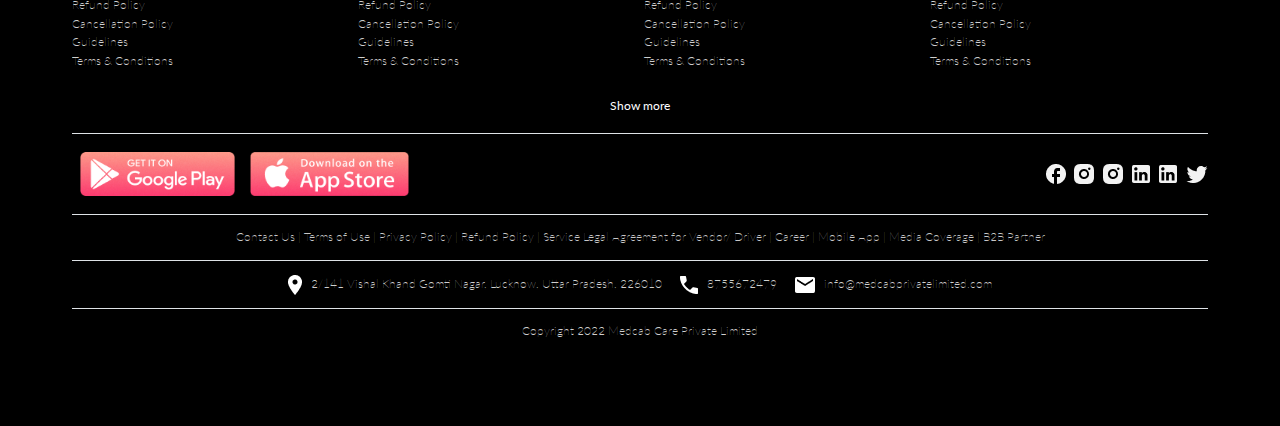
==== commit 4f4ac1ec: "managed all routes" ====
--- a/pages/ambulance.html
+++ b/pages/ambulance.html
@@ -1,368 +1,716 @@
 <!DOCTYPE html>
 <html lang="en">
-
-<head>
-  <meta charset="UTF-8" />
-  <meta name="viewport" content="width=device-width, initial-scale=1.0" />
-
-  <!-- google fonts -->
-  <link rel="preconnect" href="https://fonts.googleapis.com" />
-  <link rel="preconnect" href="https://fonts.gstatic.com" crossorigin />
-  <link href="https://fonts.googleapis.com/css2?family=Lato:wght@400;700&display=swap" rel="stylesheet" />
-
-  <!-- bootstrap css -->
-  <link href="https://cdn.jsdelivr.net/npm/bootstrap@5.0.2/dist/css/bootstrap.min.css" rel="stylesheet"
-    integrity="sha384-EVSTQN3/azprG1Anm3QDgpJLIm9Nao0Yz1ztcQTwFspd3yD65VohhpuuCOmLASjC" crossorigin="anonymous" />
-  <!-- custom css -->
-  <link rel="stylesheet" href="../styles/reset.css" />
-  <link rel="stylesheet" href="../styles/nav.css">
-  <link rel="stylesheet" href="../styles/ambulance.css" />
-  <link rel="stylesheet" href="../styles/footer.css">
-  <title>Ambulance</title>
-</head>
-
-<body>
-  <!-- Navbar -->
-  <nav class="navbar navbar-expand-lg navbar-light">
-    <div class="container-fluid">
-      <a class="navbar-brand" href="#">
-        <span>
-          <img src="../images/logo.png" class="mb-1" alt="" />
-        </span>
-        MedCab</a>
-      <button class="navbar-toggler" type="button" data-bs-toggle="collapse" data-bs-target="#navbarTogglerDemo02"
-        aria-controls="navbarTogglerDemo02" aria-expanded="false" aria-label="Toggle navigation">
-        <span class="navbar-toggler-icon"></span>
-      </button>
-      <div class="collapse navbar-collapse" id="navbarTogglerDemo02">
-        <ul class="navbar-nav d-flex align-items-center me-auto mb-2 mb-lg-0">
-          <li class="nav-item">
-            <a class="nav-link active" aria-current="page" href="#">Home</a>
-          </li>
-          <li class="nav-item">
-            <a class="nav-link" href="./pages/ourServices.html">Our Services</a>
-          </li>
-          <li class="nav-item">
-            <a class="nav-link" href="#">Ambulances</a>
-          </li>
-          <li class="nav-item">
-            <a class="nav-link" href="#">Hospitals</a>
-          </li>
-          <li class="nav-item">
-            <a class="nav-link" href="#">Join Us</a>
-          </li>
-          <li class="nav-item">
-            <a class="nav-link" href="#">Blogs</a>
-          </li>
-          <li class="nav-item">
-            <a class="nav-link" href="#">About Us</a>
-          </li>
-          <li class="nav-item">
-            <a class="nav-link" href="#">Contact Us</a>
-          </li>
-          <li class="nav-ctn-book">
-            <a class="nav-link rounded bg-white nav-booknow me-lg-2 mb-2 mb-lg-0 px-3 py-1" href="#" tabindex="-1"
-              aria-disabled="true">Book Now</a>
-          </li>
-          <li class="nav-ctn-login text-white">
-            <button type="button" class="btn btn-primary nav-link border border-white rounded px-4 py-1"
-              data-bs-toggle="modal" data-bs-target="#staticBackdrop" href="#" tabindex="-1" aria-disabled="true">
-              Login
+  <head>
+    <meta charset="UTF-8" />
+    <meta name="viewport" content="width=device-width, initial-scale=1.0" />
+
+    <!-- google fonts -->
+    <link rel="preconnect" href="https://fonts.googleapis.com" />
+    <link rel="preconnect" href="https://fonts.gstatic.com" crossorigin />
+    <link
+      href="https://fonts.googleapis.com/css2?family=Lato:wght@400;700&display=swap"
+      rel="stylesheet"
+    />
+
+    <!-- bootstrap css -->
+    <link
+      rel="stylesheet"
+      href="https://cdn.jsdelivr.net/npm/bootstrap@5.3.1/dist/css/bootstrap.min.css"
+    />
+
+    <!-- Crousel Styles -->
+    <link rel="stylesheet" href="../styles/owl-styles/owl.carousel.min.css" />
+    <link
+      rel="stylesheet"
+      href="../styles/owl-styles/owl.theme.default.min.css"
+    />
+
+    <!-- custom css -->
+    <link rel="stylesheet" href="../styles/ambulance.css" />
+    <link rel="stylesheet" href="../styles/reset.css" />
+    <link rel="stylesheet" href="../styles/nav.css" />
+    <link rel="stylesheet" href="../styles/ourServices.css" />
+    <link rel="stylesheet" href="../styles/footer.css" />
+    <link rel="stylesheet" href="../styles/booking-preview.css" />
+    <link rel="stylesheet" href="../styles/download-app.css" />
+
+    <title>Ambulance</title>
+  </head>
+
+  <body>
+    <!-- Navbar -->
+    <nav class="navbar navbar-expand-lg navbar-light">
+      <div class="container-fluid">
+        <a class="navbar-brand" href="#">
+          <span>
+            <img src="../images/logo.png" class="mb-1" alt="" />
+          </span>
+          MedCab</a
+        >
+        <button
+          class="navbar-toggler"
+          type="button"
+          data-bs-toggle="collapse"
+          data-bs-target="#navbarTogglerDemo02"
+          aria-controls="navbarTogglerDemo02"
+          aria-expanded="false"
+          aria-label="Toggle navigation"
+        >
+          <span class="navbar-toggler-icon"></span>
+        </button>
+        <div class="collapse navbar-collapse" id="navbarTogglerDemo02">
+          <ul class="navbar-nav d-flex align-items-center me-auto mb-2 mb-lg-0">
+            <li class="nav-item">
+              <a class="nav-link active" aria-current="page" href="/">Home</a>
+            </li>
+            <li class="nav-item">
+              <a class="nav-link" href="./ourServices.html"
+                >Our Services</a
+              >
+            </li>
+            <li class="nav-item">
+              <a class="nav-link" href="./ambulance.html">Ambulances</a>
+            </li>
+            <li class="nav-item">
+              <a class="nav-link" href="./hospitals.html">Hospitals</a>
+            </li>
+            <li class="nav-item">
+              <a class="nav-link" href="#">Join Us</a>
+            </li>
+            <li class="nav-item">
+              <a class="nav-link" href="./blog1.html">Blogs</a>
+            </li>
+            <li class="nav-item">
+              <a class="nav-link" href="#">About Us</a>
+            </li>
+            <li class="nav-item">
+              <a class="nav-link" href="#">Contact Us</a>
+            </li>
+            <li class="nav-ctn-book">
+              <a
+                class="nav-link rounded bg-white nav-booknow me-lg-2 mb-2 mb-lg-0 px-3 py-1"
+                href="#"
+                tabindex="-1"
+                aria-disabled="true"
+                >Book Now</a
+              >
+            </li>
+            <li class="nav-ctn-login text-white">
+              <button
+                type="button"
+                class="btn btn-primary nav-link border border-white rounded px-4 py-1"
+                data-bs-toggle="modal"
+                data-bs-target="#staticBackdrop"
+                href="#"
+                tabindex="-1"
+                aria-disabled="true"
+              >
+                Login
+              </button>
+            </li>
+          </ul>
+        </div>
+      </div>
+    </nav>
+
+    <!-- ambulance header -->
+    <header class="ambulance-header d-flex">
+      <div class="left d-flex flex-column align-items-start">
+        <h1 class="main-heading">Ambulances</h1>
+        <div class="d-flex flex-column gap-4">
+          <p class="primary-text">
+            Choose the ambulance that best fits your needs and book online
+            through our App or website.
+          </p>
+          <p class="primary-text">
+            With a hassle-free booking process that makes it easy to get the
+            medical transport you require
+          </p>
+        </div>
+      </div>
+      <div class="right">
+        <img src="../images/ambulance-header-img.png" alt="" />
+      </div>
+    </header>
+
+    <!-- customer support facility -->
+    <section class="customer-support">
+      <h1 class="main-heading text-center">Customer Support Facilities</h1>
+      <div class="grid-container">
+        <div class="grid-item d-flex flex-column align-items-center">
+          <img src="../images/support-woman.png" alt="" />
+          <h4 class="primary-text fw-bold text-center">
+            24/7 Ambulance Support
+          </h4>
+          <ul class="d-flex flex-column align-items-center text-center">
+            <li class="secondary-text">Oxygen Support</li>
+            <li class="secondary-text">Basic Life Support</li>
+            <li class="secondary-text">Advanced Life Support</li>
+            <li class="secondary-text">Faster Response Times</li>
+            <li class="secondary-text">Trained and Certified Staff</li>
+            <li class="secondary-text">Advanced Medical Equipment</li>
+            <li class="secondary-text">
+              Specialized Transport for Critical Care Patients
+            </li>
+          </ul>
+        </div>
+        <div class="grid-item d-flex flex-column align-items-center">
+          <img src="../images/support-woman.png" alt="" />
+          <h4 class="primary-text fw-bold text-center">
+            24/7 Ambulance Support
+          </h4>
+          <ul class="d-flex flex-column align-items-center text-center">
+            <li class="secondary-text">Oxygen Support</li>
+            <li class="secondary-text">Basic Life Support</li>
+            <li class="secondary-text">Advanced Life Support</li>
+            <li class="secondary-text">Faster Response Times</li>
+            <li class="secondary-text">Trained and Certified Staff</li>
+            <li class="secondary-text">Advanced Medical Equipment</li>
+            <li class="secondary-text">
+              Specialized Transport for Critical Care Patients
+            </li>
+          </ul>
+        </div>
+        <div class="grid-item d-flex flex-column align-items-center">
+          <img src="../images/support-woman.png" alt="" />
+          <h4 class="primary-text fw-bold text-center">
+            24/7 Ambulance Support
+          </h4>
+          <ul class="d-flex flex-column align-items-center text-center">
+            <li class="secondary-text">Oxygen Support</li>
+            <li class="secondary-text">Basic Life Support</li>
+            <li class="secondary-text">Advanced Life Support</li>
+            <li class="secondary-text">Faster Response Times</li>
+            <li class="secondary-text">Trained and Certified Staff</li>
+            <li class="secondary-text">Advanced Medical Equipment</li>
+            <li class="secondary-text">
+              Specialized Transport for Critical Care Patients
+            </li>
+          </ul>
+        </div>
+        <div class="grid-item d-flex flex-column align-items-center">
+          <img src="../images/support-woman.png" alt="" />
+          <h4 class="primary-text fw-bold text-center">
+            24/7 Ambulance Support
+          </h4>
+          <ul class="d-flex flex-column align-items-center text-center">
+            <li class="secondary-text">Oxygen Support</li>
+            <li class="secondary-text">Basic Life Support</li>
+            <li class="secondary-text">Advanced Life Support</li>
+            <li class="secondary-text">Faster Response Times</li>
+            <li class="secondary-text">Trained and Certified Staff</li>
+            <li class="secondary-text">Advanced Medical Equipment</li>
+            <li class="secondary-text">
+              Specialized Transport for Critical Care Patients
+            </li>
+          </ul>
+        </div>
+        <div class="grid-item d-flex flex-column align-items-center">
+          <img src="../images/support-woman.png" alt="" />
+          <h4 class="primary-text fw-bold text-center">
+            24/7 Ambulance Support
+          </h4>
+          <ul class="d-flex flex-column align-items-center text-center">
+            <li class="secondary-text">Oxygen Support</li>
+            <li class="secondary-text">Basic Life Support</li>
+            <li class="secondary-text">Advanced Life Support</li>
+            <li class="secondary-text">Faster Response Times</li>
+            <li class="secondary-text">Trained and Certified Staff</li>
+            <li class="secondary-text">Advanced Medical Equipment</li>
+            <li class="secondary-text">
+              Specialized Transport for Critical Care Patients
+            </li>
+          </ul>
+        </div>
+        <div class="grid-item d-flex flex-column align-items-center">
+          <img src="../images/support-woman.png" alt="" />
+          <h4 class="primary-text fw-bold text-center">
+            24/7 Ambulance Support
+          </h4>
+          <ul class="d-flex flex-column align-items-center text-center">
+            <li class="secondary-text">Oxygen Support</li>
+            <li class="secondary-text">Basic Life Support</li>
+            <li class="secondary-text">Advanced Life Support</li>
+            <li class="secondary-text">Faster Response Times</li>
+            <li class="secondary-text">Trained and Certified Staff</li>
+            <li class="secondary-text">Advanced Medical Equipment</li>
+            <li class="secondary-text">
+              Specialized Transport for Critical Care Patients
+            </li>
+          </ul>
+        </div>
+      </div>
+    </section>
+
+    <!-- Ambulances Services -->
+    <section class="ourServices d-flex flex-column align-items-center">
+      <section
+        class="ambulance-services section-3 d-flex flex-column align-items-center"
+      >
+        <div class="label">
+          <h3 class="text-center fw-bold">Ambulance Services</h3>
+        </div>
+        <div class="content px-md-5 w-100 d-flex gap-5 mt-5 mb-5">
+          <div class="left-content w-50">
+            <div
+              class="ambuCard justify-content-center d-flex flex-column align-items-center text-center py-4 py-sm-3 rounded-4 bg-white"
+            >
+              <img
+                class=""
+                src="../images/Component 11-1.png "
+                alt="ambulance"
+              />
+              <p>Basic Ambulance</p>
+            </div>
+            <div
+              class="ambuCard justify-content-center d-flex flex-column align-items-center text-center py-4 py-sm-3 rounded-4 bg-white"
+            >
+              <img class="" src="../images/Component 11.png " alt="ambulance" />
+              <p>Advance Ambulance</p>
+            </div>
+            <div
+              class="ambuCard justify-content-center d-flex flex-column align-items-center text-center py-4 py-sm-3 rounded-4 bg-white"
+            >
+              <img
+                class=""
+                src="../images/Component 11-2.png "
+                alt="ambulance"
+              />
+              <p>ICU Ambulance</p>
+            </div>
+            <div
+              class="ambuCard justify-content-center d-flex flex-column align-items-center text-center py-4 py-sm-3 rounded-4 bg-white"
+            >
+              <img
+                class=""
+                src="../images/blue ambulance.png "
+                alt="ambulance"
+              />
+              <p>Advance Ambulance</p>
+            </div>
+            <div
+              class="ambuCard justify-content-center d-flex flex-column align-items-center text-center py-4 py-sm-3 rounded-4 bg-white"
+            >
+              <img
+                class=""
+                src="../images/transfer ambulance.png "
+                alt="ambulance"
+              />
+              <p>Transfer Ambulance</p>
+            </div>
+            <div
+              class="ambuCard justify-content-center d-flex flex-column align-items-center text-center py-4 py-sm-3 rounded-4 bg-white"
+            >
+              <img
+                class=""
+                src="../images/black ambulance.png"
+                alt="ambulance"
+              />
+              <p>Transfer Ambulance</p>
+            </div>
+            <div
+              class="ambuCard justify-content-center d-flex flex-column align-items-center text-center py-4 py-sm-3 rounded-4 bg-white"
+            >
+              <img
+                class=""
+                src="../images/boat ambulance.png"
+                alt="ambulance"
+              />
+              <p>ICU Ambulance</p>
+            </div>
+            <div
+              class="ambuCard justify-content-center d-flex flex-column align-items-center text-center py-4 py-sm-3 rounded-4 bg-white"
+            >
+              <img
+                class=""
+                src="../images/chopper ambulance.png"
+                alt="ambulance"
+              />
+              <p>Transfer Ambulance</p>
+            </div>
+          </div>
+          <div
+            class="right-content w-50 rounded-4 d-flex flex-column justify-content-evenly gap-4"
+          >
+            <div class="bg-white rounded-4 py-4 px-2">
+              <div class="one d-flex flex-column align-items-center">
+                <img src="../images/Component 11.png" alt="" />
+                <h4 class="fw-bold text-center">Advance Ambulance</h4>
+              </div>
+              <div class="two">
+                <p class="text-center">
+                  Medical First Responder (MFR) ambulances are the first
+                  responders to any medical emergency. They are equipped with
+                  basic medical equipments and trained medical personnel to
+                  stabilize patients until more advanced care arrives.
+                </p>
+              </div>
+              <div class="three">
+                <div
+                  class="card-three cardAmbu d-flex flex-column align-items-center justify-content-center"
+                >
+                  <img class="mb-sm-2" src="../images/suitcase.png" alt="" />
+                  <p class="text-center">Emergency Kit</p>
+                </div>
+                <div
+                  class="card-three cardAmbu d-flex flex-column align-items-center justify-content-center"
+                >
+                  <img
+                    class="mb-2"
+                    src="../images/Multipara moniter.png"
+                    alt=""
+                  />
+                  <p class="text-center">Emergency Kit</p>
+                </div>
+                <div
+                  class="card-three cardAmbu d-flex flex-column align-items-center justify-content-center"
+                >
+                  <img class="mb-2" src="../images/oxygen.png" alt="" />
+                  <p class="text-center">Emergency Kit</p>
+                </div>
+                <div
+                  class="card-three cardAmbu d-flex flex-column align-items-center justify-content-center"
+                >
+                  <img class="mb-2" src="../images/stretcher.png" alt="" />
+                  <p class="text-center">Emergency Kit</p>
+                </div>
+                <div
+                  class="card-three cardAmbu d-flex flex-column align-items-center justify-content-center"
+                >
+                  <img class="mb-2" src="../images/wheelchair.png" alt="" />
+                  <p class="text-center">Emergency Kit</p>
+                </div>
+              </div>
+            </div>
+          </div>
+        </div>
+        <div class="download-button d-flex justify-content-center">
+          <a
+            href="#"
+            class="text-decoration-none shadow-lg my-2 primary-cta text-white"
+            >Download MedCab App</a
+          >
+        </div>
+      </section>
+    </section>
+
+    <!-- How to Book Ambulance -->
+    <section class="booking-preview">
+      <h1 class="main-heading">How to Book Ambulance</h1>
+      <a
+        href="#"
+        class="text-decoration-none text-white rounded-5 shadow-lg my-2 primary-cta"
+        >Download MedCab App</a
+      >
+      <div
+        class="booking-previewCarousel owl-carousel owl-theme owl-carousel-facilities"
+      >
+        <div class="item">
+          <img
+            src="../images/book-ambulance-1.png"
+            alt="screenshot of booking process"
+          />
+        </div>
+        <div class="item">
+          <img
+            src="../images/book-ambulance-2.png"
+            alt="screenshot of booking process"
+          />
+        </div>
+        <div class="item">
+          <img
+            src="../images/book-ambulance-3.png"
+            alt="screenshot of booking process"
+          />
+        </div>
+        <div class="item">
+          <img
+            src="../images/book-ambulance-4.png"
+            alt="screenshot of booking process"
+          />
+        </div>
+      </div>
+    </section>
+
+    <!-- download app -->
+    <section class="ourServices d-flex flex-column align-items-center">
+      <section
+        class="section-6 download-app d-flex flex-column align-items-center"
+      >
+        <div class="label d-flex align-items-center">
+          <div class="image me-3">
+            <img src="../images/runningAmbulance.jpg" alt="" />
+          </div>
+          <h3 class="text-center text-white fw-bold mb-0">
+            Download MedCab App
+          </h3>
+        </div>
+        <div class="content d-flex align-items-center">
+          <div class="phones d-flex gap-4">
+            <img src="../images/Nothing Phone 1.png" alt="" />
+            <img src="../images/Nothing Phone 2.png" alt="" />
+          </div>
+          <div class="downloadBtns d-flex flex-column gap-5">
+            <div class="user d-flex flex-column gap-3">
+              <h4 class="text-white fw-bold">MedCab App</h4>
+              <div class="btns d-flex gap-3">
+                <button class="btn px-0">
+                  <img src="../images/Google Play.png" alt="" />
+                </button>
+                <button class="btn px-0">
+                  <img src="../images/app-store.png" alt="" />
+                </button>
+              </div>
+            </div>
+            <div class="user d-flex flex-column gap-3">
+              <h4 class="text-white fw-bold">Driver App</h4>
+              <div class="btns d-flex gap-3">
+                <button class="btn px-0">
+                  <img src="../images/Google Play.png" alt="" />
+                </button>
+                <button class="btn px-0">
+                  <img src="../images/app-store.png" alt="" />
+                </button>
+              </div>
+            </div>
+            <div class="user d-flex flex-column gap-3">
+              <h4 class="text-white fw-bold">Partner App</h4>
+              <div class="btns d-flex gap-3">
+                <button class="btn px-0">
+                  <img src="../images/Google Play.png" alt="" />
+                </button>
+                <button class="btn px-0">
+                  <img src="../images/app-store.png" alt="" />
+                </button>
+              </div>
+            </div>
+          </div>
+        </div>
+      </section>
+    </section>
+
+    <!-- footer section -->
+    <footer class="footer">
+      <section class="d-flex flex-column align-items-center">
+        <div class="cityNames d-flex flex-column w-100 py-4 border-bottom">
+          <div class="d-flex justify-content-between w-100">
+            <div class="cities d-flex flex-column w-100">
+              <div id="hideShow">
+                <p class="secondary-text">
+                  <span class="primary-text fw-bold px-2">AVAILABLE IN </span
+                  >City Name | City Name | City Name | City Name | City Name |
+                  City Name | City Name | City Name | City Name | City Name |
+                  City Name | City Name | City Name | City Name | City Name |
+                  City Name | City Name | City Name | City Name | City Name |
+                  City Name | City Name | City Name | City Name | City Name |
+                  City Name | City Name | City Name | City Name | City Name |
+                  City Name | City Name | City Name | City Name | City Name
+                </p>
+              </div>
+
+              <button
+                onclick="show()"
+                id="hideShowBtn"
+                class="btn text-white shadow-none secondary-text"
+                type="button"
+                data-bs-toggle="collapse"
+                data-bs-target="#cityCollapse"
+                aria-expanded="false"
+                aria-controls="cityCollapse"
+              >
+                Show more
+              </button>
+            </div>
+          </div>
+        </div>
+        <div
+          class="bookAmbulance d-flex flex-column align-items-center py-4 w-100 border-bottom"
+        >
+          <div>
+            <h6 class="primary-text fw-bold py-3 text-center">
+              BOOK AMBULANCE
+            </h6>
+          </div>
+          <div class="text-center">
+            <a href="">Basic Ambulace |</a>
+            <a href="">Advance Ambulace |</a>
+            <a href="">ICU Ambulace |</a>
+            <a href="">E-Ambulace |</a>
+            <a href="">Medical First Responder |</a>
+            <a href="">Rent Ambulace |</a>
+            <a href="">Bulk Ambulace</a>
+          </div>
+        </div>
+        <div class="info w-100 d-flex flex-column py-4 border-bottom">
+          <div class="show mb-2">
+            <div class="infoCard">
+              <h6 class="primary-text fw-bold">INFO</h6>
+              <p>Privacy Policy</p>
+              <p>Refund Policy</p>
+              <p>Cancellation Policy</p>
+              <p>Guidelines</p>
+              <p>Terms & Conditions</p>
+            </div>
+            <div class="infoCard">
+              <h6 class="primary-text fw-bold">INFO</h6>
+              <p>Privacy Policy</p>
+              <p>Refund Policy</p>
+              <p>Cancellation Policy</p>
+              <p>Guidelines</p>
+              <p>Terms & Conditions</p>
+            </div>
+            <div class="infoCard">
+              <h6 class="primary-text fw-bold">INFO</h6>
+              <p>Privacy Policy</p>
+              <p>Refund Policy</p>
+              <p>Cancellation Policy</p>
+              <p>Guidelines</p>
+              <p>Terms & Conditions</p>
+            </div>
+            <div class="infoCard">
+              <h6 class="primary-text fw-bold">INFO</h6>
+              <p>Privacy Policy</p>
+              <p>Refund Policy</p>
+              <p>Cancellation Policy</p>
+              <p>Guidelines</p>
+              <p>Terms & Conditions</p>
+            </div>
+            <div class="infoCard">
+              <h6 class="primary-text fw-bold">INFO</h6>
+              <p>Privacy Policy</p>
+              <p>Refund Policy</p>
+              <p>Cancellation Policy</p>
+              <p>Guidelines</p>
+              <p>Terms & Conditions</p>
+            </div>
+            <div class="infoCard">
+              <h6 class="primary-text fw-bold">INFO</h6>
+              <p>Privacy Policy</p>
+              <p>Refund Policy</p>
+              <p>Cancellation Policy</p>
+              <p>Guidelines</p>
+              <p>Terms & Conditions</p>
+            </div>
+            <div class="infoCard">
+              <h6 class="primary-text fw-bold">INFO</h6>
+              <p>Privacy Policy</p>
+              <p>Refund Policy</p>
+              <p>Cancellation Policy</p>
+              <p>Guidelines</p>
+              <p>Terms & Conditions</p>
+            </div>
+            <div class="infoCard">
+              <h6 class="primary-text fw-bold">INFO</h6>
+              <p>Privacy Policy</p>
+              <p>Refund Policy</p>
+              <p>Cancellation Policy</p>
+              <p>Guidelines</p>
+              <p>Terms & Conditions</p>
+            </div>
+          </div>
+
+          <button
+            onclick="showMoreInfo()"
+            id="infoBtn"
+            class="btn text-white text-none shadow-none secondary-text"
+            type="button"
+            data-bs-toggle="collapse"
+            data-bs-target="#infoCollapse"
+            aria-expanded="false"
+            aria-controls="infoCollapse"
+          >
+            Show more
+          </button>
+        </div>
+        <div
+          class="downloadApp d-flex w-100 py-4 border-bottom justify-content-between"
+        >
+          <div class="buttons">
+            <button class="btn shadow-none">
+              <img src="../images/playBtn.png" alt="play store" />
             </button>
-          </li>
-        </ul>
-      </div>
-    </div>
-  </nav>
-
-  <!-- ambulance header -->
-  <header class="ambulance-header d-flex">
-    <div class="left d-flex flex-column align-items-start">
-      <h1 class="main-heading">Ambulances</h1>
-      <div class="d-flex flex-column gap-4">
-        <p class="primary-text">
-          Choose the ambulance that best fits your needs and book online
-          through our App or website.
-        </p>
-        <p class="primary-text">
-          With a hassle-free booking process that makes it easy to get the
-          medical transport you require
-        </p>
-      </div>
-    </div>
-    <div class="right">
-      <img src="../images/ambulance-header-img.png" alt="" />
-    </div>
-  </header>
-
-  <!-- customer support facility -->
-  <section class="customer-support">
-    <h1 class="main-heading text-center">Customer Support Facilities</h1>
-    <div class="grid-container">
-      <div class="grid-item d-flex flex-column align-items-center">
-        <img src="../images/support-woman.png" alt="">
-        <h4 class="primary-text fw-bold text-center">24/7 Ambulance Support</h4>
-        <ul class="d-flex flex-column align-items-center text-center">
-          <li class="secondary-text">Oxygen Support</li>
-          <li class="secondary-text">Basic Life Support</li>
-          <li class="secondary-text">Advanced Life Support</li>
-          <li class="secondary-text">Faster Response Times</li>
-          <li class="secondary-text">Trained and Certified Staff</li>
-          <li class="secondary-text">Advanced Medical Equipment</li>
-          <li class="secondary-text">Specialized Transport for Critical Care Patients</li>
-
-        </ul>
-      </div>
-      <div class="grid-item d-flex flex-column align-items-center">
-        <img src="../images/support-woman.png" alt="">
-        <h4 class="primary-text fw-bold text-center">24/7 Ambulance Support</h4>
-        <ul class="d-flex flex-column align-items-center text-center">
-          <li class="secondary-text">Oxygen Support</li>
-          <li class="secondary-text">Basic Life Support</li>
-          <li class="secondary-text">Advanced Life Support</li>
-          <li class="secondary-text">Faster Response Times</li>
-          <li class="secondary-text">Trained and Certified Staff</li>
-          <li class="secondary-text">Advanced Medical Equipment</li>
-          <li class="secondary-text">Specialized Transport for Critical Care Patients</li>
-
-        </ul>
-      </div>
-      <div class="grid-item d-flex flex-column align-items-center">
-        <img src="../images/support-woman.png" alt="">
-        <h4 class="primary-text fw-bold text-center">24/7 Ambulance Support</h4>
-        <ul class="d-flex flex-column align-items-center text-center">
-          <li class="secondary-text">Oxygen Support</li>
-          <li class="secondary-text">Basic Life Support</li>
-          <li class="secondary-text">Advanced Life Support</li>
-          <li class="secondary-text">Faster Response Times</li>
-          <li class="secondary-text">Trained and Certified Staff</li>
-          <li class="secondary-text">Advanced Medical Equipment</li>
-          <li class="secondary-text">Specialized Transport for Critical Care Patients</li>
-
-        </ul>
-      </div>
-      <div class="grid-item d-flex flex-column align-items-center">
-        <img src="../images/support-woman.png" alt="">
-        <h4 class="primary-text fw-bold text-center">24/7 Ambulance Support</h4>
-        <ul class="d-flex flex-column align-items-center text-center">
-          <li class="secondary-text">Oxygen Support</li>
-          <li class="secondary-text">Basic Life Support</li>
-          <li class="secondary-text">Advanced Life Support</li>
-          <li class="secondary-text">Faster Response Times</li>
-          <li class="secondary-text">Trained and Certified Staff</li>
-          <li class="secondary-text">Advanced Medical Equipment</li>
-          <li class="secondary-text">Specialized Transport for Critical Care Patients</li>
-
-        </ul>
-      </div>
-      <div class="grid-item d-flex flex-column align-items-center">
-        <img src="../images/support-woman.png" alt="">
-        <h4 class="primary-text fw-bold text-center">24/7 Ambulance Support</h4>
-        <ul class="d-flex flex-column align-items-center text-center">
-          <li class="secondary-text">Oxygen Support</li>
-          <li class="secondary-text">Basic Life Support</li>
-          <li class="secondary-text">Advanced Life Support</li>
-          <li class="secondary-text">Faster Response Times</li>
-          <li class="secondary-text">Trained and Certified Staff</li>
-          <li class="secondary-text">Advanced Medical Equipment</li>
-          <li class="secondary-text">Specialized Transport for Critical Care Patients</li>
-
-        </ul>
-      </div>
-      <div class="grid-item d-flex flex-column align-items-center">
-        <img src="../images/support-woman.png" alt="">
-        <h4 class="primary-text fw-bold text-center">24/7 Ambulance Support</h4>
-        <ul class="d-flex flex-column align-items-center text-center">
-          <li class="secondary-text">Oxygen Support</li>
-          <li class="secondary-text">Basic Life Support</li>
-          <li class="secondary-text">Advanced Life Support</li>
-          <li class="secondary-text">Faster Response Times</li>
-          <li class="secondary-text">Trained and Certified Staff</li>
-          <li class="secondary-text">Advanced Medical Equipment</li>
-          <li class="secondary-text">Specialized Transport for Critical Care Patients</li>
-
-        </ul>
-      </div>
-
-    </div>
-  </section>
-
-  <!-- footer section -->
-  <footer class="footer">
-    <section class="d-flex flex-column align-items-center">
-      <div class="cityNames d-flex flex-column w-100 py-4 border-bottom ">
-        <div class="d-flex justify-content-between w-100">
-
-
-          <div class="cities d-flex flex-column w-100">
-            <div id="hideShow">
-              <p class="secondary-text"><span class="primary-text fw-bold px-2">AVAILABLE IN </span>City Name | City
-                Name | City Name | City Name | City Name | City Name | City Name
-                | City
-                Name
-                | City Name | City Name | City Name | City Name | City Name | City Name | City Name |
-                City Name | City Name | City Name | City Name | City Name | City Name | City Name | City
-                Name
-                | City Name | City Name | City Name | City Name | City Name | City Name | City Name |
-                City Name | City Name | City Name | City Name | City Name</p>
-            </div>
-
-
-
-            <button onclick="show()" id="hideShowBtn" class="btn text-white shadow-none secondary-text" type="button"
-              data-bs-toggle="collapse" data-bs-target="#cityCollapse" aria-expanded="false"
-              aria-controls="cityCollapse">Show
-              more</button>
-          </div>
-        </div>
-      </div>
-      <div class="bookAmbulance d-flex flex-column align-items-center py-4 w-100 border-bottom">
-        <div>
-          <h6 class="primary-text fw-bold py-3 text-center">BOOK AMBULANCE</h6>
-        </div>
-        <div class="text-center">
-          <a href="">Basic Ambulace |</a>
-          <a href="">Advance Ambulace |</a>
-          <a href="">ICU Ambulace |</a>
-          <a href="">E-Ambulace |</a>
-          <a href="">Medical First Responder |</a>
-          <a href="">Rent Ambulace |</a>
-          <a href="">Bulk Ambulace</a>
-        </div>
-      </div>
-      <div class="info w-100 d-flex flex-column py-4 border-bottom">
-        <div class="show mb-2">
-          <div class="infoCard">
-            <h6 class="primary-text fw-bold">INFO</h6>
-            <p>Privacy Policy</p>
-            <p>Refund Policy</p>
-            <p>Cancellation Policy</p>
-            <p>Guidelines</p>
-            <p>Terms & Conditions</p>
-          </div>
-          <div class="infoCard">
-            <h6 class="primary-text fw-bold">INFO</h6>
-            <p>Privacy Policy</p>
-            <p>Refund Policy</p>
-            <p>Cancellation Policy</p>
-            <p>Guidelines</p>
-            <p>Terms & Conditions</p>
-          </div>
-          <div class="infoCard">
-            <h6 class="primary-text fw-bold">INFO</h6>
-            <p>Privacy Policy</p>
-            <p>Refund Policy</p>
-            <p>Cancellation Policy</p>
-            <p>Guidelines</p>
-            <p>Terms & Conditions</p>
-          </div>
-          <div class="infoCard">
-            <h6 class="primary-text fw-bold">INFO</h6>
-            <p>Privacy Policy</p>
-            <p>Refund Policy</p>
-            <p>Cancellation Policy</p>
-            <p>Guidelines</p>
-            <p>Terms & Conditions</p>
-          </div>
-          <div class="infoCard">
-            <h6 class="primary-text fw-bold">INFO</h6>
-            <p>Privacy Policy</p>
-            <p>Refund Policy</p>
-            <p>Cancellation Policy</p>
-            <p>Guidelines</p>
-            <p>Terms & Conditions</p>
-          </div>
-          <div class="infoCard">
-            <h6 class="primary-text fw-bold">INFO</h6>
-            <p>Privacy Policy</p>
-            <p>Refund Policy</p>
-            <p>Cancellation Policy</p>
-            <p>Guidelines</p>
-            <p>Terms & Conditions</p>
-          </div>
-          <div class="infoCard">
-            <h6 class="primary-text fw-bold">INFO</h6>
-            <p>Privacy Policy</p>
-            <p>Refund Policy</p>
-            <p>Cancellation Policy</p>
-            <p>Guidelines</p>
-            <p>Terms & Conditions</p>
-          </div>
-          <div class="infoCard">
-            <h6 class="primary-text fw-bold">INFO</h6>
-            <p>Privacy Policy</p>
-            <p>Refund Policy</p>
-            <p>Cancellation Policy</p>
-            <p>Guidelines</p>
-            <p>Terms & Conditions</p>
-          </div>
-        </div>
-
-        <button onclick="showMoreInfo()" id="infoBtn" class="btn text-white text-none shadow-none secondary-text"
-          type="button" data-bs-toggle="collapse" data-bs-target="#infoCollapse" aria-expanded="false"
-          aria-controls="infoCollapse">Show
-          more</button>
-
-
-      </div>
-      <div class="downloadApp d-flex w-100 py-4 border-bottom justify-content-between">
-        <div class="buttons">
-          <button class="btn shadow-none"><img src="../images/playBtn.png" alt="play store"></button>
-          <button class="btn shadow-none"><img src="../images/appBtn.png" alt=""></button>
-        </div>
-        <div class="socials d-flex gap-3 align-items-center justify-content-end gap-1 py-4">
-          <img src="../images/icons/facebook.png" alt="">
-          <img src="../images/icons/insta.png" alt="">
-          <img src="../images/icons/insta.png" alt="">
-          <img src="../images/icons/linkedin.png" alt="">
-          <img src="../images/icons/linkedin.png" alt="">
-          <img src="../images/icons/twitter.png" alt="">
-        </div>
-      </div>
-      <div class="contact d-flex justify-content-center w-100 py-4 border-bottom">
-        <p class="text-center"><span><a href="">Contact Us |</a><a href=""> Terms of Use |</a><a href=""> Privacy
-              Policy |</a><a href=""> Refund
-              Policy |</a><a href=""> Service Legal Agreement for Vendor/ Driver
-              |</a><a href="">
-              Career |</a><a href=""> Mobile
-              App |</a><a href=""> Media
-              Coverage |</a><a href=""> B2B
-              Partner</a></span></p>
-      </div>
-      <div class="address d-flex w-100 py-4 border-bottom justify-content-center">
-        <div class="elem d-flex align-items-center">
-          <img src="../images/icons/location.png" alt="loc">
-          <p> 2/141 Vishal Khand Gomti Nagar, Lucknow, Uttar Pradesh, 226010</p>
-        </div>
-        <div class="elem d-flex align-items-center">
-          <img src="../images/icons/call.png" alt="loc">
-          <p> 8755672479</p>
-        </div>
-        <div class="elem d-flex align-items-center">
-          <img src="../images/icons/mail.png" alt="loc">
-          <p> info@medcabprivatelimited.com</p>
-        </div>
-      </div>
-      <div class="copyright  d-flex align-items-center justify-content-center w-100 py-4">
-        <p class="text-center">Copyright 2022 Medcab Care Private Limited</p>
-      </div>
-
-    </section>
-  </footer>
-
-  <!-- bootstrap js -->
-  <script src="https://cdn.jsdelivr.net/npm/@popperjs/core@2.9.2/dist/umd/popper.min.js"
-    integrity="sha384-IQsoLXl5PILFhosVNubq5LC7Qb9DXgDA9i+tQ8Zj3iwWAwPtgFTxbJ8NT4GN1R8p" crossorigin="anonymous">
-  </script>
-  <script src="https://cdn.jsdelivr.net/npm/bootstrap@5.0.2/dist/js/bootstrap.min.js"
-    integrity="sha384-cVKIPhGWiC2Al4u+LWgxfKTRIcfu0JTxR+EQDz/bgldoEyl4H0zUF0QKbrJ0EcQF" crossorigin="anonymous">
-  </script>
-
-  <!-- footer js -->
-  <script src="../scripts/footer.js"></script>
-
-  <!-- bootstrap js -->
-  <script src="https://cdn.jsdelivr.net/npm/bootstrap@5.3.1/dist/js/bootstrap.bundle.min.js"></script>
-</body>
-
-</html>+            <button class="btn shadow-none">
+              <img src="../images/appBtn.png" alt="" />
+            </button>
+          </div>
+          <div
+            class="socials d-flex gap-3 align-items-center justify-content-end gap-1 py-4"
+          >
+            <img src="../images/icons/facebook.png" alt="" />
+            <img src="../images/icons/insta.png" alt="" />
+            <img src="../images/icons/insta.png" alt="" />
+            <img src="../images/icons/linkedin.png" alt="" />
+            <img src="../images/icons/linkedin.png" alt="" />
+            <img src="../images/icons/twitter.png" alt="" />
+          </div>
+        </div>
+        <div
+          class="contact d-flex justify-content-center w-100 py-4 border-bottom"
+        >
+          <p class="text-center">
+            <span
+              ><a href="">Contact Us |</a><a href=""> Terms of Use |</a
+              ><a href=""> Privacy Policy |</a><a href=""> Refund Policy |</a
+              ><a href=""> Service Legal Agreement for Vendor/ Driver |</a
+              ><a href=""> Career |</a><a href=""> Mobile App |</a
+              ><a href=""> Media Coverage |</a><a href=""> B2B Partner</a></span
+            >
+          </p>
+        </div>
+        <div
+          class="address d-flex w-100 py-4 border-bottom justify-content-center"
+        >
+          <div class="elem d-flex align-items-center">
+            <img src="../images/icons/location.png" alt="loc" />
+            <p>
+              2/141 Vishal Khand Gomti Nagar, Lucknow, Uttar Pradesh, 226010
+            </p>
+          </div>
+          <div class="elem d-flex align-items-center">
+            <img src="../images/icons/call.png" alt="loc" />
+            <p>8755672479</p>
+          </div>
+          <div class="elem d-flex align-items-center">
+            <img src="../images/icons/mail.png" alt="loc" />
+            <p>info@medcabprivatelimited.com</p>
+          </div>
+        </div>
+        <div
+          class="copyright d-flex align-items-center justify-content-center w-100 py-4"
+        >
+          <p class="text-center">Copyright 2022 Medcab Care Private Limited</p>
+        </div>
+      </section>
+    </footer>
+
+    <!-- bootstrap js -->
+    <script
+      src="https://cdn.jsdelivr.net/npm/@popperjs/core@2.9.2/dist/umd/popper.min.js"
+      integrity="sha384-IQsoLXl5PILFhosVNubq5LC7Qb9DXgDA9i+tQ8Zj3iwWAwPtgFTxbJ8NT4GN1R8p"
+      crossorigin="anonymous"
+    ></script>
+    <script
+      src="https://cdn.jsdelivr.net/npm/bootstrap@5.0.2/dist/js/bootstrap.min.js"
+      integrity="sha384-cVKIPhGWiC2Al4u+LWgxfKTRIcfu0JTxR+EQDz/bgldoEyl4H0zUF0QKbrJ0EcQF"
+      crossorigin="anonymous"
+    ></script>
+
+    <!-- footer js -->
+    <script src="../scripts/footer.js"></script>
+
+    <!-- bootstrap js -->
+    <script src="https://cdn.jsdelivr.net/npm/bootstrap@5.3.1/dist/js/bootstrap.bundle.min.js"></script>
+
+    <!-- Jquery -->
+    <script
+      src="https://cdnjs.cloudflare.com/ajax/libs/jquery/3.7.1/jquery.min.js"
+      integrity="sha512-v2CJ7UaYy4JwqLDIrZUI/4hqeoQieOmAZNXBeQyjo21dadnwR+8ZaIJVT8EE2iyI61OV8e6M8PP2/4hpQINQ/g=="
+      crossorigin="anonymous"
+      referrerpolicy="no-referrer"
+    ></script>
+    <!-- Owl Crousel -->
+    <script src="../scripts/carousel.js"></script>
+    <script src="../scripts/OwlCarousel/owl.carousel.js"></script>
+    <script src="../scripts/OwlCarousel/owl.carousel.min.js"></script>
+  </body>
+</html>
--- a/styles/ambulance.css
+++ b/styles/ambulance.css
@@ -33,7 +33,7 @@
   display: flex;
   flex-direction: column;
   gap: 5rem;
-  padding: 10rem;
+  padding-bottom: 4em;
 }
 
 .customer-support .grid-container {
@@ -44,9 +44,7 @@
 }
 
 .customer-support .grid-item {
-  background-color: var(--nav-link-clr);
-  /* height: 45rem; */
-  /* width: 30rem; */
+  background-color:var(--light-card-clr);
   padding: 2rem;
   gap: 1rem;
   border-radius: 2rem;
--- a/styles/ourServices.css
+++ b/styles/ourServices.css
@@ -0,0 +1,305 @@
+:root {
+  --primary-clr: #c4364e;
+  --secondary-clr: #159d89;
+  --green-clr: #5eb689;
+  --white-clr: #fff;
+  --nav-link-clr: #f89e9e;
+  --dark-grey-clr: #252527;
+  --border-light-clr: #e2e2e2;
+  --border-clr: #41404d;
+  --dark-blue-clr: #07164b;
+  --section-heading-clr: #41404d;
+  --light-text-clr: #40444f;
+}
+
+.ourServices * {
+  color: var(--border-clr);
+}
+
+/* Section 1 */
+.ourServices p {
+  margin-bottom: 0;
+}
+
+.ourServices .serviceHead {
+  background-image: url(../images/handShake.png);
+  background-position: center;
+  background-size: cover;
+  background-repeat: no-repeat;
+  position: relative;
+  /* border: 1px solid green; */
+  height: fit-content;
+  padding: 10rem 0;
+}
+
+.ourServices .serviceHead img {
+  width: 100%;
+  height: 100%;
+}
+
+.ourServices .serviceHead h1 {
+  /* position: absolute;
+  top: 50%;
+  left: 50%;
+  transform: translate(-50%, -50%); */
+  color: var(--white-clr);
+  font-weight: bold;
+  text-align: center;
+  text-shadow: 0px 4px 8px #0f1f5a;
+  font-size: var(--fs-main-heading);
+}
+
+/* section-2
+.ourServices .section-2 {
+    color: var(white-clr) !important;
+} */
+
+.ourServices .section-2 p {
+  font-size: var(--fs-primary-text);
+}
+.ourServices .section-2 .as {
+  background-color: var(--primary-clr);
+}
+
+.ourServices .section-2 .chas {
+  background-color: var(--dark-blue-clr);
+}
+
+/* section 1 and 2 */
+@media all and (max-width: 1100px) {
+  /* .ourServices .serviceHead h1 {
+    font-size: 2.5rem;
+  } */
+}
+
+@media all and (max-width: 768px) {
+  .ourServices .serviceHead {
+    padding: 6rem 0;
+  }
+
+}
+
+@media all and (max-width: 500px) {
+  .ourServices .section-2 img {
+    height: 3rem;
+  }
+}
+@media all and (max-width: 480px) {
+  .ourServices .section-2 p {
+    font-size: var(--fs-secondary-text);
+  }
+}
+
+/* section - 3  */
+
+.ourServices .section-3 {
+  background-color: #f5f5fa;
+  padding: 5rem 0;
+}
+.ourServices .section-3 .label {
+  font-size: var(--fs-main-heading);
+}
+.ourServices .section-3 .content p {
+  font-size: var(--fs-secondary-text);
+}
+.ourServices .section-3 .right-content .one {
+  font-size: var(--fs-primary-text);
+}
+.ourServices .section-3 .right-content .two,
+.ourServices .section-3 .right-content .three {
+  margin: 1em 0;
+  font-size: var(--fs-secondary-text);
+}
+.ourServices .section-3 .left-content {
+  display: grid;
+  grid-template-columns: repeat(3, 1fr);
+  gap: 2rem;
+  /* padding: 0 5rem 0 0 !important; */
+}
+
+.ourServices .section-3 .left-content .ambuCard {
+  height: 100%;
+  /* width: fit-content; */
+  padding: 0 1rem;
+}
+
+.ourServices .section-3 .right-content > div {
+  /* border: 2px solid blue; */
+  height: 100%;
+  display: flex;
+  flex-direction: column;
+  align-items: center;
+  justify-content: space-evenly;
+}
+
+.ourServices .section-3 .right-content {
+  /* padding: 2rem; */
+  height: auto;
+  /* border: 2px solid red; */
+}
+
+.ourServices .section-3 .right-content .three {
+  /* display: grid;
+    grid-template-columns: repeat(5, 1fr); */
+  display: flex;
+  place-items: center;
+  gap: 1rem;
+  font-size: 0.8rem;
+  flex-wrap: wrap;
+  align-items: center;
+  justify-content: space-around;
+}
+
+.ourServices .section-3 .right-content .three img {
+  height: 3rem;
+}
+
+.ourServices .section-3 .right-content .three .card-three {
+  width: max-content;
+}
+
+.ourServices .section-3 .download-button button {
+  background: var(--primary-clr);
+}
+
+/* @media all and (max-width: 1150px) {
+    
+
+} */
+
+@media all and (max-width: 1050px) {
+ 
+
+  .ourServices .section-3 .left-content {
+    gap: 1rem;
+  }
+
+  .ourServices .section-3 .left-content img {
+    height: 3rem;
+  }
+
+  .ourServices .section-3 .content .right-content {
+    padding: 1rem;
+  }
+
+  .ourServices .section-3 .content .right-content .three img {
+    height: 3rem;
+  }
+}
+
+@media all and (max-width: 768px) {
+  .ourServices .section-3 .content {
+    flex-direction: column;
+    justify-content: space-evenly;
+    align-items: center;
+    gap: 2rem;
+    /* padding:0 2rem; */
+  }
+
+  .ourServices .section-3 .content .left-content {
+    width: 100% !important;
+    padding: 2em;
+    place-items: center;
+  }
+
+  .ourServices .section-3 .content .left-content .ambuCard {
+    width: 100%;
+  }
+
+  .ourServices .section-3 .content .right-content {
+    width: 100% !important;
+    padding: 2em;
+  }
+}
+
+@media all and (max-width: 550px) {
+  .ourServices .section-3 .content {
+    margin: 2rem 0 !important;
+  }
+
+  .ourServices .section-3 .right-content .three {
+    flex-wrap: wrap;
+    /* align-items: center; */
+    margin: 2em 0;
+    justify-content: center;
+    gap: 2rem;
+  }
+
+  .ourServices .section-3 .right-content .three .card-three {
+    width: 20%;
+  }
+}
+
+/* @media all and (max-width: 430px) {
+    
+} */
+
+@media all and (max-width: 360px) {
+  .ourServices .section-3 .content .left-content {
+    grid-template-columns: repeat(2, 1fr);
+  }
+
+  .ourServices .section-3 .right-content .three .card-three {
+    width: 25%;
+  }
+}
+
+@media all and (max-width: 280px) {
+  .ourServices .section-3 .content .left-content {
+    grid-template-columns: repeat(1, 1fr);
+  }
+
+}
+
+/* faqs */
+
+.section-5 {
+  padding: 0 4em;
+}
+.section-5 .label {
+  font-size: var(--fs-main-heading);
+}
+.section-5 .accordion-item {
+  margin-bottom: 1rem;
+  border-radius: 1rem;
+  border: none;
+}
+.section-5 .accordion-item p {
+  font-size: var(--fs-secondary-text);
+}
+.section-5 .accordion-button,
+.section-5 .accordion-body {
+  background-color: #f2f2f2;
+}
+
+.section-5 .accordion-button::after {
+  background-image: none;
+  content: "+";
+  color: var(--primary-clr);
+  font-size: 2rem;
+  height: auto;
+  width: auto;
+  margin: 0 0 0 1rem;
+  /* background-image: url('../images/Plus.png'); */
+  /* height: 2rem; */
+  /* display: none; */
+}
+.section-5 .accordion-button:not(.collapsed)::after {
+  background-image: none;
+  content: "−";
+  color: var(--primary-clr);
+  font-size: 2rem;
+  height: auto;
+  width: auto;
+  /* background-image: url('../images/Minus.png'); */
+  /* display: none; */
+}
+
+@media all and (max-width: 480px) {
+  .section-5 {
+    padding: 0 2em;
+  }
+  .accordion-item:first-of-type .accordion-button {
+    padding: 1em 0.8em;
+  }
+}
--- a/styles/footer.css
+++ b/styles/footer.css
@@ -139,7 +139,10 @@
 
 @media all and (max-width: 400px) {
     .footer {
-        padding: 5rem 3rem;
+        padding: 5rem 1rem;
+    }
+    .footer .address .elem:last-child{
+        flex-direction: column;
     }
 
     .footer section .infoCard {
--- a/styles/booking-preview.css
+++ b/styles/booking-preview.css
@@ -0,0 +1,53 @@
+.booking-preview {
+  padding: 5rem;
+  background: linear-gradient(180deg, #fff 0%, #d3e8e4 50.31%, #fff 100%);
+  text-align: center;
+}
+
+.primary-cta {
+  background: var(--border-clr);
+}
+
+.booking-previewCarousel {
+  margin-top: 2em;
+}
+.booking-previewCarousel .owl-item {
+  display: grid;
+  place-items: center;
+}
+
+.booking-previewCarousel .item img {
+  width: 100%;
+}
+
+@media all and (max-width: 1025px) {
+  .booking-previewCarousel .item {
+    width: 90%;
+  }
+}
+@media all and (max-width: 780px) {
+  .booking-previewCarousel .item {
+    width: 80%;
+  }
+}
+@media all and (max-width: 540px) {
+  .booking-preview {
+    padding: 3em 0;
+  }
+}
+@media all and (max-width: 480px) {
+  .booking-preview {
+    padding: 2rem 0;
+  }
+  .booking-previewCarousel .item {
+    width: 50%;
+  }
+}
+@media all and (max-width: 360px) {
+  .booking-preview {
+    padding: 1rem 0;
+  }
+  .booking-previewCarousel .item {
+    width: 60%;
+  }
+}
--- a/styles/download-app.css
+++ b/styles/download-app.css
@@ -0,0 +1,70 @@
+.download-app {
+  /* border: 10px solid black; */
+  /* background-color: var(--primary-clr); */
+  background-image: url("../images/section-5_our-services_bg.png");
+  background-position: center;
+  background-repeat: no-repeat;
+  background-size: 100% 100%;
+  /* height: auto;     */
+  gap: 5rem;
+  width: 80%;
+  padding: 4em 0;
+  margin: 4rem 2em;
+}
+
+.download-app .label h3 {
+  font-size: var(--fs-main-heading);
+  color: var(white-clr);
+}
+
+.download-app .label .image {
+  width: fit-content;
+}
+
+.download-app .label .image img {
+  height: 2rem;
+}
+
+.download-app .content {
+  gap: 5rem;
+  margin: 0 1em;
+}
+
+.download-app .phones {
+  width: 100%;
+}
+.download-app .phones img {
+  width: 40%;
+}
+.download-app .downloadBtns {
+  color: var(--border-clr);
+  font-size: var(--fs-primary-text);
+}
+@media all and (max-width: 1200px) {
+  .download-app {
+    width: 90%;
+  }
+
+  .section-6 .content .downloadBtns .user {
+    gap: 0 !important;
+  }
+}
+@media all and (max-width: 640px) {
+  .download-app .phones {
+    justify-content: center;
+  }
+  .download-app .content {
+    flex-direction: column;
+  }
+}
+@media all and (max-width: 360px) {
+  .download-app {
+    padding: 1em;
+  }
+  .download-app .label h3 {
+    font-size: var(--fs-primary-text);
+  }
+  .download-app .downloadBtns {
+    font-size: var(--fs-secondary-text);
+  }
+}
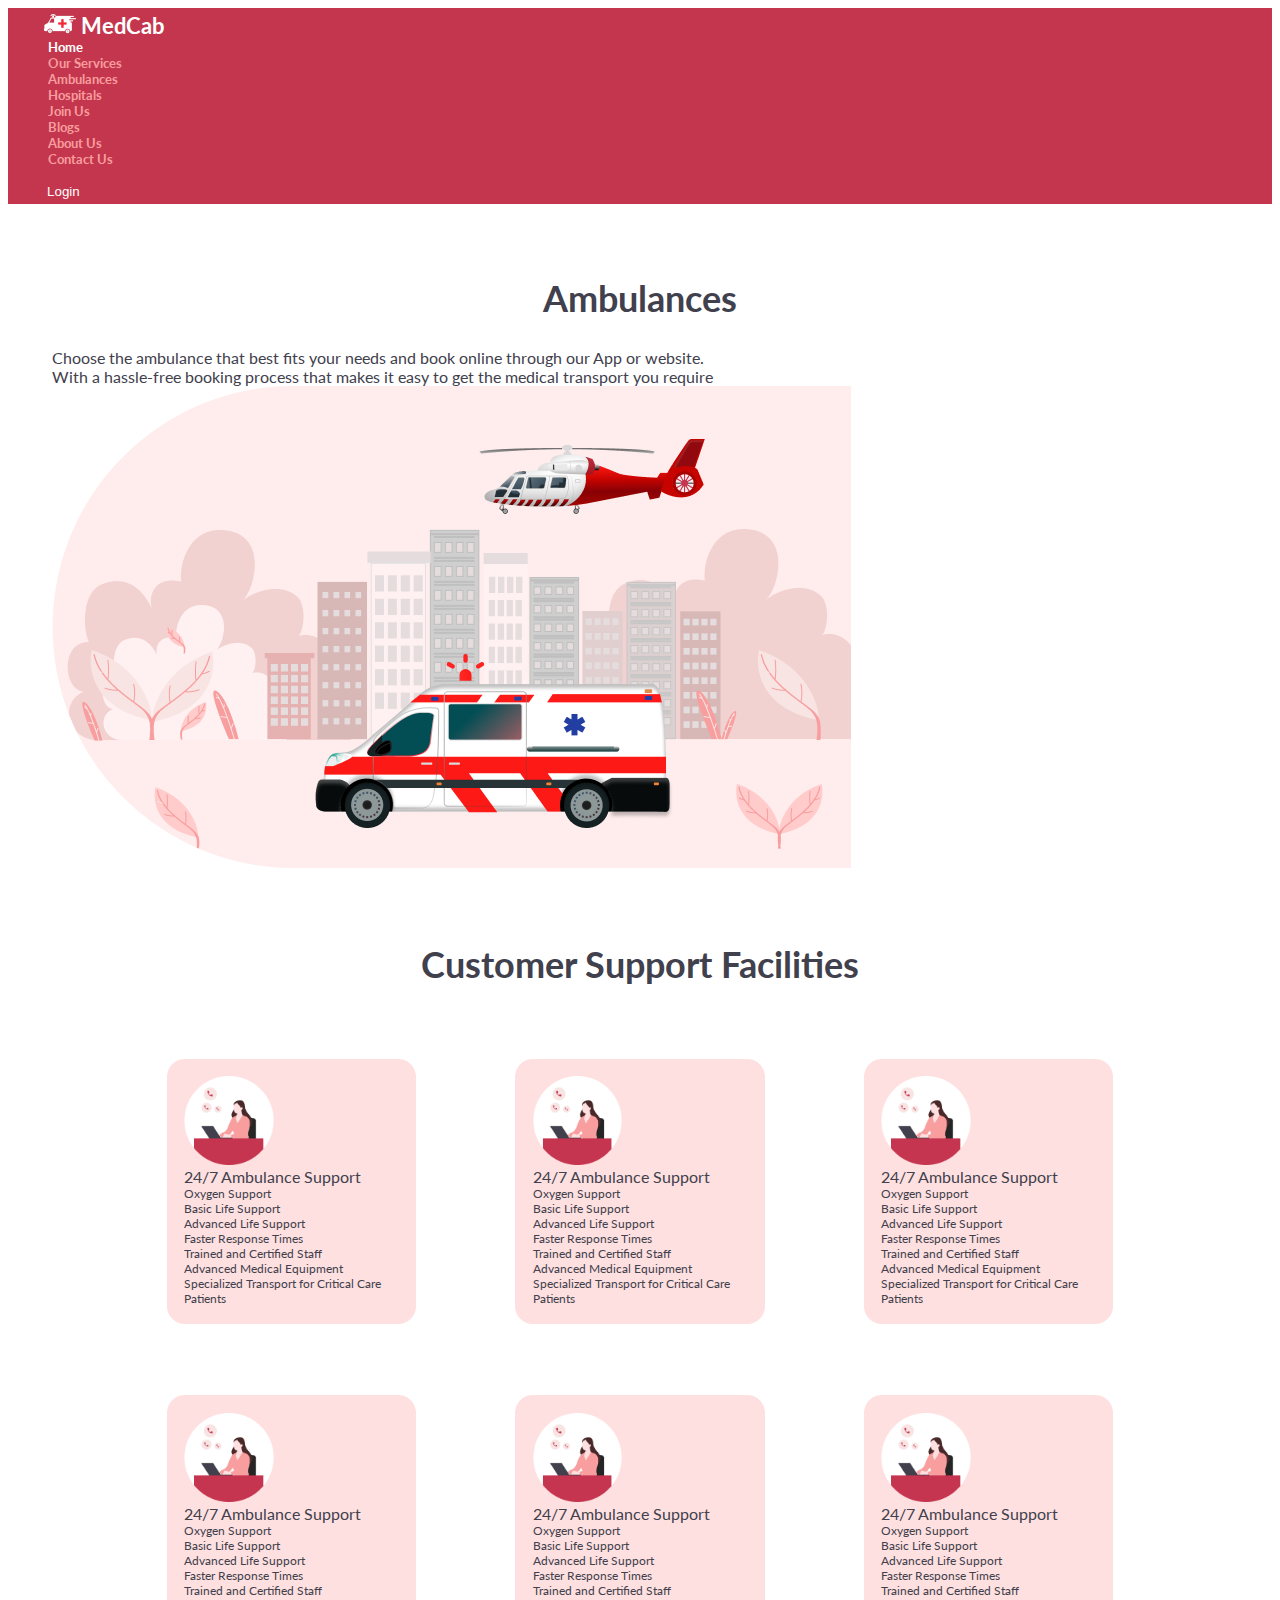
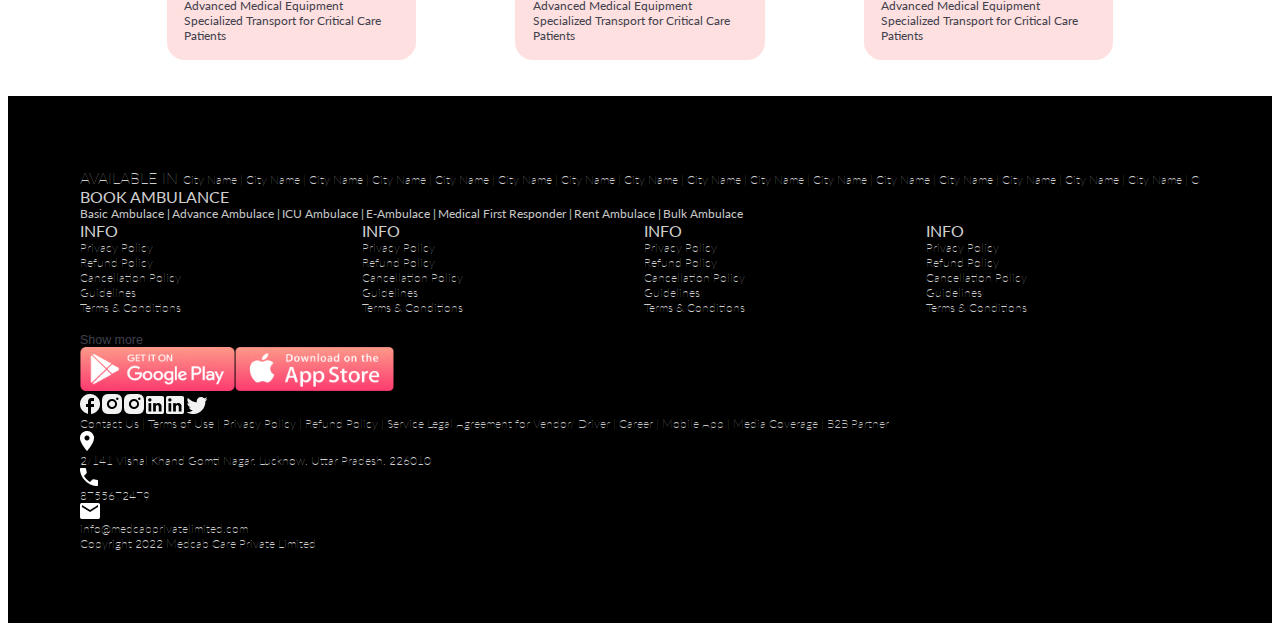
==== commit 3b4aaa03: "gigi" ====
--- a/pages/ambulance.html
+++ b/pages/ambulance.html
@@ -12,106 +12,73 @@
       rel="stylesheet"
     />
 
-    <!-- bootstrap css -->
-    <link
-      rel="stylesheet"
-      href="https://cdn.jsdelivr.net/npm/bootstrap@5.3.1/dist/css/bootstrap.min.css"
-    />
-
-    <!-- Crousel Styles -->
-    <link rel="stylesheet" href="../styles/owl-styles/owl.carousel.min.css" />
-    <link
-      rel="stylesheet"
-      href="../styles/owl-styles/owl.theme.default.min.css"
-    />
-
-    <!-- custom css -->
-    <link rel="stylesheet" href="../styles/ambulance.css" />
-    <link rel="stylesheet" href="../styles/reset.css" />
-    <link rel="stylesheet" href="../styles/nav.css" />
-    <link rel="stylesheet" href="../styles/ourServices.css" />
-    <link rel="stylesheet" href="../styles/footer.css" />
-    <link rel="stylesheet" href="../styles/booking-preview.css" />
-    <link rel="stylesheet" href="../styles/download-app.css" />
-
-    <title>Ambulance</title>
-  </head>
-
-  <body>
-    <!-- Navbar -->
-    <nav class="navbar navbar-expand-lg navbar-light">
-      <div class="container-fluid">
-        <a class="navbar-brand" href="#">
-          <span>
-            <img src="../images/logo.png" class="mb-1" alt="" />
-          </span>
-          MedCab</a
-        >
-        <button
-          class="navbar-toggler"
-          type="button"
-          data-bs-toggle="collapse"
-          data-bs-target="#navbarTogglerDemo02"
-          aria-controls="navbarTogglerDemo02"
-          aria-expanded="false"
-          aria-label="Toggle navigation"
-        >
-          <span class="navbar-toggler-icon"></span>
-        </button>
-        <div class="collapse navbar-collapse" id="navbarTogglerDemo02">
-          <ul class="navbar-nav d-flex align-items-center me-auto mb-2 mb-lg-0">
-            <li class="nav-item">
-              <a class="nav-link active" aria-current="page" href="/">Home</a>
-            </li>
-            <li class="nav-item">
-              <a class="nav-link" href="./ourServices.html"
-                >Our Services</a
-              >
-            </li>
-            <li class="nav-item">
-              <a class="nav-link" href="./ambulance.html">Ambulances</a>
-            </li>
-            <li class="nav-item">
-              <a class="nav-link" href="./hospitals.html">Hospitals</a>
-            </li>
-            <li class="nav-item">
-              <a class="nav-link" href="#">Join Us</a>
-            </li>
-            <li class="nav-item">
-              <a class="nav-link" href="./blog1.html">Blogs</a>
-            </li>
-            <li class="nav-item">
-              <a class="nav-link" href="#">About Us</a>
-            </li>
-            <li class="nav-item">
-              <a class="nav-link" href="#">Contact Us</a>
-            </li>
-            <li class="nav-ctn-book">
-              <a
-                class="nav-link rounded bg-white nav-booknow me-lg-2 mb-2 mb-lg-0 px-3 py-1"
-                href="#"
-                tabindex="-1"
-                aria-disabled="true"
-                >Book Now</a
-              >
-            </li>
-            <li class="nav-ctn-login text-white">
-              <button
-                type="button"
-                class="btn btn-primary nav-link border border-white rounded px-4 py-1"
-                data-bs-toggle="modal"
-                data-bs-target="#staticBackdrop"
-                href="#"
-                tabindex="-1"
-                aria-disabled="true"
-              >
-                Login
-              </button>
-            </li>
-          </ul>
-        </div>
-      </div>
-    </nav>
+  <!-- bootstrap css -->
+  <link href="https://cdn.jsdelivr.net/npm/bootstrap@5.0.2/dist/css/bootstrap.min.css" rel="stylesheet"
+    integrity="sha384-EVSTQN3/azprG1Anm3QDgpJLIm9Nao0Yz1ztcQTwFspd3yD65VohhpuuCOmLASjC" crossorigin="anonymous" />
+    
+  <!-- custom css -->
+  <link rel="stylesheet" href="../styles/reset.css" />
+  <link rel="stylesheet" href="../styles/nav.css">
+  <link rel="stylesheet" href="../styles/ambulance.css" />
+  
+
+  <link rel="stylesheet" href="../styles/footer.css">
+  <title>Ambulance</title>
+</head>
+
+<body>
+  <!-- Navbar -->
+  <nav class="navbar navbar-expand-lg navbar-light">
+    <div class="container-fluid">
+      <a class="navbar-brand" href="#">
+        <span>
+          <img src="../images/logo.png" class="mb-1" alt="" />
+        </span>
+        MedCab</a>
+      <button class="navbar-toggler" type="button" data-bs-toggle="collapse" data-bs-target="#navbarTogglerDemo02"
+        aria-controls="navbarTogglerDemo02" aria-expanded="false" aria-label="Toggle navigation">
+        <span class="navbar-toggler-icon"></span>
+      </button>
+      <div class="collapse navbar-collapse" id="navbarTogglerDemo02">
+        <ul class="navbar-nav d-flex align-items-center me-auto mb-2 mb-lg-0">
+          <li class="nav-item">
+            <a class="nav-link active" aria-current="page" href="#">Home</a>
+          </li>
+          <li class="nav-item">
+            <a class="nav-link" href="./pages/ourServices.html">Our Services</a>
+          </li>
+          <li class="nav-item">
+            <a class="nav-link" href="#">Ambulances</a>
+          </li>
+          <li class="nav-item">
+            <a class="nav-link" href="#">Hospitals</a>
+          </li>
+          <li class="nav-item">
+            <a class="nav-link" href="#">Join Us</a>
+          </li>
+          <li class="nav-item">
+            <a class="nav-link" href="#">Blogs</a>
+          </li>
+          <li class="nav-item">
+            <a class="nav-link" href="#">About Us</a>
+          </li>
+          <li class="nav-item">
+            <a class="nav-link" href="#">Contact Us</a>
+          </li>
+          <li class="nav-ctn-book">
+            <a class="nav-link rounded bg-white nav-booknow me-lg-2 mb-2 mb-lg-0 px-3 py-1" href="#" tabindex="-1"
+              aria-disabled="true">Book Now</a>
+          </li>
+          <li class="nav-ctn-login text-white">
+            <button type="button" class="btn btn-primary nav-link border border-white rounded px-4 py-1"
+              data-bs-toggle="modal" data-bs-target="#staticBackdrop" href="#" tabindex="-1" aria-disabled="true">
+              Login
+            </button>
+          </li>
+        </ul>
+      </div>
+    </div>
+  </nav>
 
     <!-- ambulance header -->
     <header class="ambulance-header d-flex">
@@ -133,393 +100,116 @@
       </div>
     </header>
 
-    <!-- customer support facility -->
-    <section class="customer-support">
-      <h1 class="main-heading text-center">Customer Support Facilities</h1>
-      <div class="grid-container">
-        <div class="grid-item d-flex flex-column align-items-center">
-          <img src="../images/support-woman.png" alt="" />
-          <h4 class="primary-text fw-bold text-center">
-            24/7 Ambulance Support
-          </h4>
-          <ul class="d-flex flex-column align-items-center text-center">
-            <li class="secondary-text">Oxygen Support</li>
-            <li class="secondary-text">Basic Life Support</li>
-            <li class="secondary-text">Advanced Life Support</li>
-            <li class="secondary-text">Faster Response Times</li>
-            <li class="secondary-text">Trained and Certified Staff</li>
-            <li class="secondary-text">Advanced Medical Equipment</li>
-            <li class="secondary-text">
-              Specialized Transport for Critical Care Patients
-            </li>
-          </ul>
-        </div>
-        <div class="grid-item d-flex flex-column align-items-center">
-          <img src="../images/support-woman.png" alt="" />
-          <h4 class="primary-text fw-bold text-center">
-            24/7 Ambulance Support
-          </h4>
-          <ul class="d-flex flex-column align-items-center text-center">
-            <li class="secondary-text">Oxygen Support</li>
-            <li class="secondary-text">Basic Life Support</li>
-            <li class="secondary-text">Advanced Life Support</li>
-            <li class="secondary-text">Faster Response Times</li>
-            <li class="secondary-text">Trained and Certified Staff</li>
-            <li class="secondary-text">Advanced Medical Equipment</li>
-            <li class="secondary-text">
-              Specialized Transport for Critical Care Patients
-            </li>
-          </ul>
-        </div>
-        <div class="grid-item d-flex flex-column align-items-center">
-          <img src="../images/support-woman.png" alt="" />
-          <h4 class="primary-text fw-bold text-center">
-            24/7 Ambulance Support
-          </h4>
-          <ul class="d-flex flex-column align-items-center text-center">
-            <li class="secondary-text">Oxygen Support</li>
-            <li class="secondary-text">Basic Life Support</li>
-            <li class="secondary-text">Advanced Life Support</li>
-            <li class="secondary-text">Faster Response Times</li>
-            <li class="secondary-text">Trained and Certified Staff</li>
-            <li class="secondary-text">Advanced Medical Equipment</li>
-            <li class="secondary-text">
-              Specialized Transport for Critical Care Patients
-            </li>
-          </ul>
-        </div>
-        <div class="grid-item d-flex flex-column align-items-center">
-          <img src="../images/support-woman.png" alt="" />
-          <h4 class="primary-text fw-bold text-center">
-            24/7 Ambulance Support
-          </h4>
-          <ul class="d-flex flex-column align-items-center text-center">
-            <li class="secondary-text">Oxygen Support</li>
-            <li class="secondary-text">Basic Life Support</li>
-            <li class="secondary-text">Advanced Life Support</li>
-            <li class="secondary-text">Faster Response Times</li>
-            <li class="secondary-text">Trained and Certified Staff</li>
-            <li class="secondary-text">Advanced Medical Equipment</li>
-            <li class="secondary-text">
-              Specialized Transport for Critical Care Patients
-            </li>
-          </ul>
-        </div>
-        <div class="grid-item d-flex flex-column align-items-center">
-          <img src="../images/support-woman.png" alt="" />
-          <h4 class="primary-text fw-bold text-center">
-            24/7 Ambulance Support
-          </h4>
-          <ul class="d-flex flex-column align-items-center text-center">
-            <li class="secondary-text">Oxygen Support</li>
-            <li class="secondary-text">Basic Life Support</li>
-            <li class="secondary-text">Advanced Life Support</li>
-            <li class="secondary-text">Faster Response Times</li>
-            <li class="secondary-text">Trained and Certified Staff</li>
-            <li class="secondary-text">Advanced Medical Equipment</li>
-            <li class="secondary-text">
-              Specialized Transport for Critical Care Patients
-            </li>
-          </ul>
-        </div>
-        <div class="grid-item d-flex flex-column align-items-center">
-          <img src="../images/support-woman.png" alt="" />
-          <h4 class="primary-text fw-bold text-center">
-            24/7 Ambulance Support
-          </h4>
-          <ul class="d-flex flex-column align-items-center text-center">
-            <li class="secondary-text">Oxygen Support</li>
-            <li class="secondary-text">Basic Life Support</li>
-            <li class="secondary-text">Advanced Life Support</li>
-            <li class="secondary-text">Faster Response Times</li>
-            <li class="secondary-text">Trained and Certified Staff</li>
-            <li class="secondary-text">Advanced Medical Equipment</li>
-            <li class="secondary-text">
-              Specialized Transport for Critical Care Patients
-            </li>
-          </ul>
-        </div>
-      </div>
-    </section>
-
-    <!-- Ambulances Services -->
-    <section class="ourServices d-flex flex-column align-items-center">
-      <section
-        class="ambulance-services section-3 d-flex flex-column align-items-center"
-      >
-        <div class="label">
-          <h3 class="text-center fw-bold">Ambulance Services</h3>
-        </div>
-        <div class="content px-md-5 w-100 d-flex gap-5 mt-5 mb-5">
-          <div class="left-content w-50">
-            <div
-              class="ambuCard justify-content-center d-flex flex-column align-items-center text-center py-4 py-sm-3 rounded-4 bg-white"
-            >
-              <img
-                class=""
-                src="../images/Component 11-1.png "
-                alt="ambulance"
-              />
-              <p>Basic Ambulance</p>
-            </div>
-            <div
-              class="ambuCard justify-content-center d-flex flex-column align-items-center text-center py-4 py-sm-3 rounded-4 bg-white"
-            >
-              <img class="" src="../images/Component 11.png " alt="ambulance" />
-              <p>Advance Ambulance</p>
-            </div>
-            <div
-              class="ambuCard justify-content-center d-flex flex-column align-items-center text-center py-4 py-sm-3 rounded-4 bg-white"
-            >
-              <img
-                class=""
-                src="../images/Component 11-2.png "
-                alt="ambulance"
-              />
-              <p>ICU Ambulance</p>
-            </div>
-            <div
-              class="ambuCard justify-content-center d-flex flex-column align-items-center text-center py-4 py-sm-3 rounded-4 bg-white"
-            >
-              <img
-                class=""
-                src="../images/blue ambulance.png "
-                alt="ambulance"
-              />
-              <p>Advance Ambulance</p>
-            </div>
-            <div
-              class="ambuCard justify-content-center d-flex flex-column align-items-center text-center py-4 py-sm-3 rounded-4 bg-white"
-            >
-              <img
-                class=""
-                src="../images/transfer ambulance.png "
-                alt="ambulance"
-              />
-              <p>Transfer Ambulance</p>
-            </div>
-            <div
-              class="ambuCard justify-content-center d-flex flex-column align-items-center text-center py-4 py-sm-3 rounded-4 bg-white"
-            >
-              <img
-                class=""
-                src="../images/black ambulance.png"
-                alt="ambulance"
-              />
-              <p>Transfer Ambulance</p>
-            </div>
-            <div
-              class="ambuCard justify-content-center d-flex flex-column align-items-center text-center py-4 py-sm-3 rounded-4 bg-white"
-            >
-              <img
-                class=""
-                src="../images/boat ambulance.png"
-                alt="ambulance"
-              />
-              <p>ICU Ambulance</p>
-            </div>
-            <div
-              class="ambuCard justify-content-center d-flex flex-column align-items-center text-center py-4 py-sm-3 rounded-4 bg-white"
-            >
-              <img
-                class=""
-                src="../images/chopper ambulance.png"
-                alt="ambulance"
-              />
-              <p>Transfer Ambulance</p>
-            </div>
-          </div>
-          <div
-            class="right-content w-50 rounded-4 d-flex flex-column justify-content-evenly gap-4"
-          >
-            <div class="bg-white rounded-4 py-4 px-2">
-              <div class="one d-flex flex-column align-items-center">
-                <img src="../images/Component 11.png" alt="" />
-                <h4 class="fw-bold text-center">Advance Ambulance</h4>
-              </div>
-              <div class="two">
-                <p class="text-center">
-                  Medical First Responder (MFR) ambulances are the first
-                  responders to any medical emergency. They are equipped with
-                  basic medical equipments and trained medical personnel to
-                  stabilize patients until more advanced care arrives.
-                </p>
-              </div>
-              <div class="three">
-                <div
-                  class="card-three cardAmbu d-flex flex-column align-items-center justify-content-center"
-                >
-                  <img class="mb-sm-2" src="../images/suitcase.png" alt="" />
-                  <p class="text-center">Emergency Kit</p>
-                </div>
-                <div
-                  class="card-three cardAmbu d-flex flex-column align-items-center justify-content-center"
-                >
-                  <img
-                    class="mb-2"
-                    src="../images/Multipara moniter.png"
-                    alt=""
-                  />
-                  <p class="text-center">Emergency Kit</p>
-                </div>
-                <div
-                  class="card-three cardAmbu d-flex flex-column align-items-center justify-content-center"
-                >
-                  <img class="mb-2" src="../images/oxygen.png" alt="" />
-                  <p class="text-center">Emergency Kit</p>
-                </div>
-                <div
-                  class="card-three cardAmbu d-flex flex-column align-items-center justify-content-center"
-                >
-                  <img class="mb-2" src="../images/stretcher.png" alt="" />
-                  <p class="text-center">Emergency Kit</p>
-                </div>
-                <div
-                  class="card-three cardAmbu d-flex flex-column align-items-center justify-content-center"
-                >
-                  <img class="mb-2" src="../images/wheelchair.png" alt="" />
-                  <p class="text-center">Emergency Kit</p>
-                </div>
-              </div>
-            </div>
-          </div>
-        </div>
-        <div class="download-button d-flex justify-content-center">
-          <a
-            href="#"
-            class="text-decoration-none shadow-lg my-2 primary-cta text-white"
-            >Download MedCab App</a
-          >
-        </div>
-      </section>
-    </section>
-
-    <!-- How to Book Ambulance -->
-    <section class="booking-preview">
-      <h1 class="main-heading">How to Book Ambulance</h1>
-      <a
-        href="#"
-        class="text-decoration-none text-white rounded-5 shadow-lg my-2 primary-cta"
-        >Download MedCab App</a
-      >
-      <div
-        class="booking-previewCarousel owl-carousel owl-theme owl-carousel-facilities"
-      >
-        <div class="item">
-          <img
-            src="../images/book-ambulance-1.png"
-            alt="screenshot of booking process"
-          />
-        </div>
-        <div class="item">
-          <img
-            src="../images/book-ambulance-2.png"
-            alt="screenshot of booking process"
-          />
-        </div>
-        <div class="item">
-          <img
-            src="../images/book-ambulance-3.png"
-            alt="screenshot of booking process"
-          />
-        </div>
-        <div class="item">
-          <img
-            src="../images/book-ambulance-4.png"
-            alt="screenshot of booking process"
-          />
-        </div>
-      </div>
-    </section>
-
-    <!-- download app -->
-    <section class="ourServices d-flex flex-column align-items-center">
-      <section
-        class="section-6 download-app d-flex flex-column align-items-center"
-      >
-        <div class="label d-flex align-items-center">
-          <div class="image me-3">
-            <img src="../images/runningAmbulance.jpg" alt="" />
-          </div>
-          <h3 class="text-center text-white fw-bold mb-0">
-            Download MedCab App
-          </h3>
-        </div>
-        <div class="content d-flex align-items-center">
-          <div class="phones d-flex gap-4">
-            <img src="../images/Nothing Phone 1.png" alt="" />
-            <img src="../images/Nothing Phone 2.png" alt="" />
-          </div>
-          <div class="downloadBtns d-flex flex-column gap-5">
-            <div class="user d-flex flex-column gap-3">
-              <h4 class="text-white fw-bold">MedCab App</h4>
-              <div class="btns d-flex gap-3">
-                <button class="btn px-0">
-                  <img src="../images/Google Play.png" alt="" />
-                </button>
-                <button class="btn px-0">
-                  <img src="../images/app-store.png" alt="" />
-                </button>
-              </div>
-            </div>
-            <div class="user d-flex flex-column gap-3">
-              <h4 class="text-white fw-bold">Driver App</h4>
-              <div class="btns d-flex gap-3">
-                <button class="btn px-0">
-                  <img src="../images/Google Play.png" alt="" />
-                </button>
-                <button class="btn px-0">
-                  <img src="../images/app-store.png" alt="" />
-                </button>
-              </div>
-            </div>
-            <div class="user d-flex flex-column gap-3">
-              <h4 class="text-white fw-bold">Partner App</h4>
-              <div class="btns d-flex gap-3">
-                <button class="btn px-0">
-                  <img src="../images/Google Play.png" alt="" />
-                </button>
-                <button class="btn px-0">
-                  <img src="../images/app-store.png" alt="" />
-                </button>
-              </div>
-            </div>
-          </div>
-        </div>
-      </section>
-    </section>
-
-    <!-- footer section -->
-    <footer class="footer">
-      <section class="d-flex flex-column align-items-center">
-        <div class="cityNames d-flex flex-column w-100 py-4 border-bottom">
-          <div class="d-flex justify-content-between w-100">
-            <div class="cities d-flex flex-column w-100">
-              <div id="hideShow">
-                <p class="secondary-text">
-                  <span class="primary-text fw-bold px-2">AVAILABLE IN </span
-                  >City Name | City Name | City Name | City Name | City Name |
-                  City Name | City Name | City Name | City Name | City Name |
-                  City Name | City Name | City Name | City Name | City Name |
-                  City Name | City Name | City Name | City Name | City Name |
-                  City Name | City Name | City Name | City Name | City Name |
-                  City Name | City Name | City Name | City Name | City Name |
-                  City Name | City Name | City Name | City Name | City Name
-                </p>
-              </div>
-
-              <button
-                onclick="show()"
-                id="hideShowBtn"
-                class="btn text-white shadow-none secondary-text"
-                type="button"
-                data-bs-toggle="collapse"
-                data-bs-target="#cityCollapse"
-                aria-expanded="false"
-                aria-controls="cityCollapse"
-              >
-                Show more
-              </button>
+  <!-- customer support facility -->
+  <section class="customer-support">
+    <h1 class="main-heading text-center">Customer Support Facilities</h1>
+    <div class="grid-container">
+      <div class="grid-item d-flex flex-column align-items-center">
+        <img src="../images/support-woman.png" alt="">
+        <h4 class="primary-text fw-bold text-center">24/7 Ambulance Support</h4>
+        <ul class="d-flex flex-column align-items-center text-center">
+          <li class="secondary-text">Oxygen Support</li>
+          <li class="secondary-text">Basic Life Support</li>
+          <li class="secondary-text">Advanced Life Support</li>
+          <li class="secondary-text">Faster Response Times</li>
+          <li class="secondary-text">Trained and Certified Staff</li>
+          <li class="secondary-text">Advanced Medical Equipment</li>
+          <li class="secondary-text">Specialized Transport for Critical Care Patients</li>
+
+        </ul>
+      </div>
+      <div class="grid-item d-flex flex-column align-items-center">
+        <img src="../images/support-woman.png" alt="">
+        <h4 class="primary-text fw-bold text-center">24/7 Ambulance Support</h4>
+        <ul class="d-flex flex-column align-items-center text-center">
+          <li class="secondary-text">Oxygen Support</li>
+          <li class="secondary-text">Basic Life Support</li>
+          <li class="secondary-text">Advanced Life Support</li>
+          <li class="secondary-text">Faster Response Times</li>
+          <li class="secondary-text">Trained and Certified Staff</li>
+          <li class="secondary-text">Advanced Medical Equipment</li>
+          <li class="secondary-text">Specialized Transport for Critical Care Patients</li>
+
+        </ul>
+      </div>
+      <div class="grid-item d-flex flex-column align-items-center">
+        <img src="../images/support-woman.png" alt="">
+        <h4 class="primary-text fw-bold text-center">24/7 Ambulance Support</h4>
+        <ul class="d-flex flex-column align-items-center text-center">
+          <li class="secondary-text">Oxygen Support</li>
+          <li class="secondary-text">Basic Life Support</li>
+          <li class="secondary-text">Advanced Life Support</li>
+          <li class="secondary-text">Faster Response Times</li>
+          <li class="secondary-text">Trained and Certified Staff</li>
+          <li class="secondary-text">Advanced Medical Equipment</li>
+          <li class="secondary-text">Specialized Transport for Critical Care Patients</li>
+
+        </ul>
+      </div>
+      <div class="grid-item d-flex flex-column align-items-center">
+        <img src="../images/support-woman.png" alt="">
+        <h4 class="primary-text fw-bold text-center">24/7 Ambulance Support</h4>
+        <ul class="d-flex flex-column align-items-center text-center">
+          <li class="secondary-text">Oxygen Support</li>
+          <li class="secondary-text">Basic Life Support</li>
+          <li class="secondary-text">Advanced Life Support</li>
+          <li class="secondary-text">Faster Response Times</li>
+          <li class="secondary-text">Trained and Certified Staff</li>
+          <li class="secondary-text">Advanced Medical Equipment</li>
+          <li class="secondary-text">Specialized Transport for Critical Care Patients</li>
+
+        </ul>
+      </div>
+      <div class="grid-item d-flex flex-column align-items-center">
+        <img src="../images/support-woman.png" alt="">
+        <h4 class="primary-text fw-bold text-center">24/7 Ambulance Support</h4>
+        <ul class="d-flex flex-column align-items-center text-center">
+          <li class="secondary-text">Oxygen Support</li>
+          <li class="secondary-text">Basic Life Support</li>
+          <li class="secondary-text">Advanced Life Support</li>
+          <li class="secondary-text">Faster Response Times</li>
+          <li class="secondary-text">Trained and Certified Staff</li>
+          <li class="secondary-text">Advanced Medical Equipment</li>
+          <li class="secondary-text">Specialized Transport for Critical Care Patients</li>
+
+        </ul>
+      </div>
+      <div class="grid-item d-flex flex-column align-items-center">
+        <img src="../images/support-woman.png" alt="">
+        <h4 class="primary-text fw-bold text-center">24/7 Ambulance Support</h4>
+        <ul class="d-flex flex-column align-items-center text-center">
+          <li class="secondary-text">Oxygen Support</li>
+          <li class="secondary-text">Basic Life Support</li>
+          <li class="secondary-text">Advanced Life Support</li>
+          <li class="secondary-text">Faster Response Times</li>
+          <li class="secondary-text">Trained and Certified Staff</li>
+          <li class="secondary-text">Advanced Medical Equipment</li>
+          <li class="secondary-text">Specialized Transport for Critical Care Patients</li>
+
+        </ul>
+      </div>
+
+    </div>
+  </section>
+
+  <!-- footer section -->
+  <footer class="footer">
+    <section class="d-flex flex-column align-items-center">
+      <div class="cityNames d-flex flex-column w-100 py-4 border-bottom ">
+        <div class="d-flex justify-content-between w-100">
+
+
+          <div class="cities d-flex flex-column w-100">
+            <div id="hideShow">
+              <p class="secondary-text"><span class="primary-text fw-bold px-2">AVAILABLE IN </span>City Name | City
+                Name | City Name | City Name | City Name | City Name | City Name
+                | City
+                Name
+                | City Name | City Name | City Name | City Name | City Name | City Name | City Name |
+                City Name | City Name | City Name | City Name | City Name | City Name | City Name | City
+                Name
+                | City Name | City Name | City Name | City Name | City Name | City Name | City Name |
+                City Name | City Name | City Name | City Name | City Name</p>
             </div>
           </div>
         </div>
--- a/styles/nav.css
+++ b/styles/nav.css
@@ -22,6 +22,15 @@
 .navbar-brand:hover,
 .nav-item:hover .nav-link {
   color: var(--white-clr);
+}
+.navbar-toggler {
+  border: none;
+}
+.navbar-toggler .navbar-toggler-icon {
+  background-image:  url("../images/toggler-icon.png");
+}
+.navbar-toggler:focus{
+  box-shadow: none;
 }
 .navbar-collapse {
   flex-grow: 0;
@@ -49,7 +58,9 @@
 
 @media all and (max-width: 480px) {
   .navbar {
-    padding: 0.5rem 1rem;
+    padding: 1rem;
+  }
+  .navbar .navbar-nav {
+    font-size: var(--fs-secondary-text);
   }
 }
-  --- a/styles/ambulance.css
+++ b/styles/ambulance.css
@@ -59,6 +59,7 @@
   gap: 1rem;
 }
 
+
 @media all and (max-width: 900px) {
 
     .customer-support {
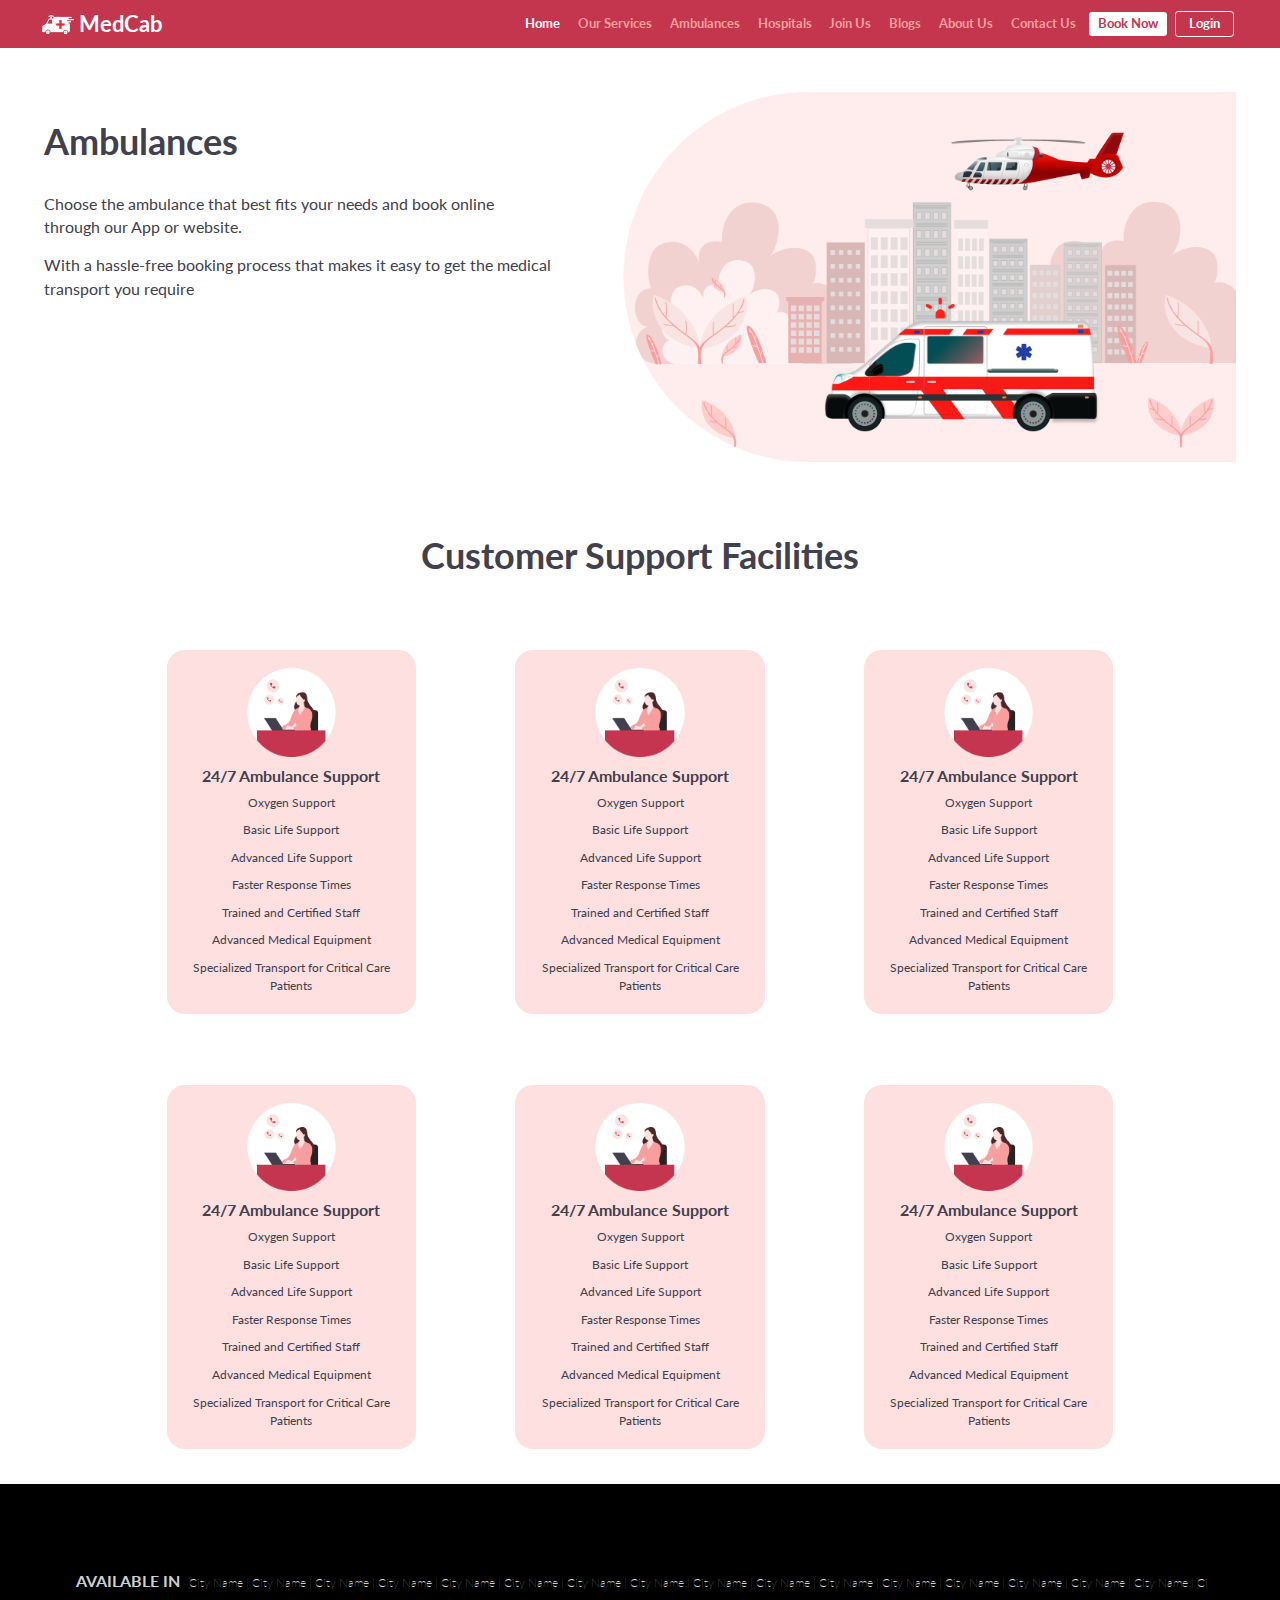
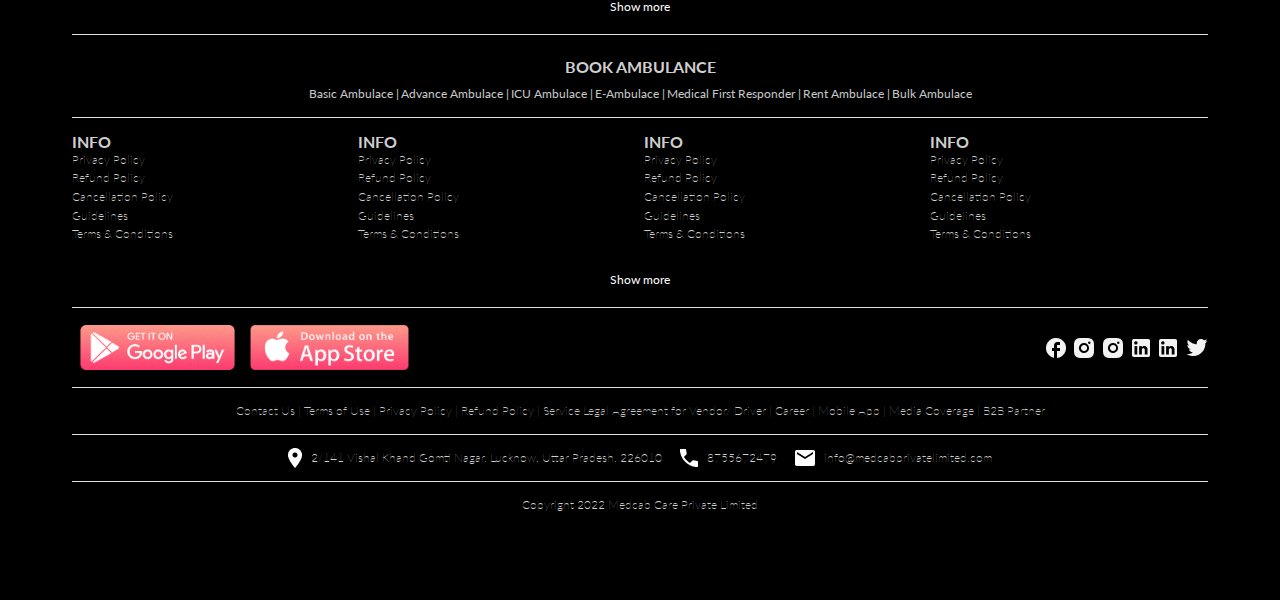
==== commit b79d146f: "committing" ====
--- a/pages/ambulance.html
+++ b/pages/ambulance.html
@@ -1,26 +1,22 @@
 <!DOCTYPE html>
 <html lang="en">
-  <head>
-    <meta charset="UTF-8" />
-    <meta name="viewport" content="width=device-width, initial-scale=1.0" />
-
-    <!-- google fonts -->
-    <link rel="preconnect" href="https://fonts.googleapis.com" />
-    <link rel="preconnect" href="https://fonts.gstatic.com" crossorigin />
-    <link
-      href="https://fonts.googleapis.com/css2?family=Lato:wght@400;700&display=swap"
-      rel="stylesheet"
-    />
+
+<head>
+  <meta charset="UTF-8" />
+  <meta name="viewport" content="width=device-width, initial-scale=1.0" />
+
+  <!-- google fonts -->
+  <link rel="preconnect" href="https://fonts.googleapis.com" />
+  <link rel="preconnect" href="https://fonts.gstatic.com" crossorigin />
+  <link href="https://fonts.googleapis.com/css2?family=Lato:wght@400;700&display=swap" rel="stylesheet" />
 
   <!-- bootstrap css -->
-  <link href="https://cdn.jsdelivr.net/npm/bootstrap@5.0.2/dist/css/bootstrap.min.css" rel="stylesheet"
-    integrity="sha384-EVSTQN3/azprG1Anm3QDgpJLIm9Nao0Yz1ztcQTwFspd3yD65VohhpuuCOmLASjC" crossorigin="anonymous" />
-    
+  <link rel="stylesheet" href="https://cdn.jsdelivr.net/npm/bootstrap@5.3.1/dist/css/bootstrap.min.css" />
   <!-- custom css -->
   <link rel="stylesheet" href="../styles/reset.css" />
   <link rel="stylesheet" href="../styles/nav.css">
   <link rel="stylesheet" href="../styles/ambulance.css" />
-  
+
 
   <link rel="stylesheet" href="../styles/footer.css">
   <title>Ambulance</title>
@@ -80,25 +76,25 @@
     </div>
   </nav>
 
-    <!-- ambulance header -->
-    <header class="ambulance-header d-flex">
-      <div class="left d-flex flex-column align-items-start">
-        <h1 class="main-heading">Ambulances</h1>
-        <div class="d-flex flex-column gap-4">
-          <p class="primary-text">
-            Choose the ambulance that best fits your needs and book online
-            through our App or website.
-          </p>
-          <p class="primary-text">
-            With a hassle-free booking process that makes it easy to get the
-            medical transport you require
-          </p>
-        </div>
-      </div>
-      <div class="right">
-        <img src="../images/ambulance-header-img.png" alt="" />
-      </div>
-    </header>
+  <!-- ambulance header -->
+  <header class="ambulance-header d-flex">
+    <div class="left d-flex flex-column align-items-start">
+      <h1 class="main-heading">Ambulances</h1>
+      <div class="d-flex flex-column gap-4">
+        <p class="primary-text">
+          Choose the ambulance that best fits your needs and book online
+          through our App or website.
+        </p>
+        <p class="primary-text">
+          With a hassle-free booking process that makes it easy to get the
+          medical transport you require
+        </p>
+      </div>
+    </div>
+    <div class="right">
+      <img src="../images/ambulance-header-img.png" alt="" />
+    </div>
+  </header>
 
   <!-- customer support facility -->
   <section class="customer-support">
@@ -192,7 +188,7 @@
     </div>
   </section>
 
-  <!-- footer section -->
+  <!-- footer -->
   <footer class="footer">
     <section class="d-flex flex-column align-items-center">
       <div class="cityNames d-flex flex-column w-100 py-4 border-bottom ">
@@ -211,196 +207,170 @@
                 | City Name | City Name | City Name | City Name | City Name | City Name | City Name |
                 City Name | City Name | City Name | City Name | City Name</p>
             </div>
-          </div>
-        </div>
-        <div
-          class="bookAmbulance d-flex flex-column align-items-center py-4 w-100 border-bottom"
-        >
-          <div>
-            <h6 class="primary-text fw-bold py-3 text-center">
-              BOOK AMBULANCE
-            </h6>
-          </div>
-          <div class="text-center">
-            <a href="">Basic Ambulace |</a>
-            <a href="">Advance Ambulace |</a>
-            <a href="">ICU Ambulace |</a>
-            <a href="">E-Ambulace |</a>
-            <a href="">Medical First Responder |</a>
-            <a href="">Rent Ambulace |</a>
-            <a href="">Bulk Ambulace</a>
-          </div>
-        </div>
-        <div class="info w-100 d-flex flex-column py-4 border-bottom">
-          <div class="show mb-2">
-            <div class="infoCard">
-              <h6 class="primary-text fw-bold">INFO</h6>
-              <p>Privacy Policy</p>
-              <p>Refund Policy</p>
-              <p>Cancellation Policy</p>
-              <p>Guidelines</p>
-              <p>Terms & Conditions</p>
-            </div>
-            <div class="infoCard">
-              <h6 class="primary-text fw-bold">INFO</h6>
-              <p>Privacy Policy</p>
-              <p>Refund Policy</p>
-              <p>Cancellation Policy</p>
-              <p>Guidelines</p>
-              <p>Terms & Conditions</p>
-            </div>
-            <div class="infoCard">
-              <h6 class="primary-text fw-bold">INFO</h6>
-              <p>Privacy Policy</p>
-              <p>Refund Policy</p>
-              <p>Cancellation Policy</p>
-              <p>Guidelines</p>
-              <p>Terms & Conditions</p>
-            </div>
-            <div class="infoCard">
-              <h6 class="primary-text fw-bold">INFO</h6>
-              <p>Privacy Policy</p>
-              <p>Refund Policy</p>
-              <p>Cancellation Policy</p>
-              <p>Guidelines</p>
-              <p>Terms & Conditions</p>
-            </div>
-            <div class="infoCard">
-              <h6 class="primary-text fw-bold">INFO</h6>
-              <p>Privacy Policy</p>
-              <p>Refund Policy</p>
-              <p>Cancellation Policy</p>
-              <p>Guidelines</p>
-              <p>Terms & Conditions</p>
-            </div>
-            <div class="infoCard">
-              <h6 class="primary-text fw-bold">INFO</h6>
-              <p>Privacy Policy</p>
-              <p>Refund Policy</p>
-              <p>Cancellation Policy</p>
-              <p>Guidelines</p>
-              <p>Terms & Conditions</p>
-            </div>
-            <div class="infoCard">
-              <h6 class="primary-text fw-bold">INFO</h6>
-              <p>Privacy Policy</p>
-              <p>Refund Policy</p>
-              <p>Cancellation Policy</p>
-              <p>Guidelines</p>
-              <p>Terms & Conditions</p>
-            </div>
-            <div class="infoCard">
-              <h6 class="primary-text fw-bold">INFO</h6>
-              <p>Privacy Policy</p>
-              <p>Refund Policy</p>
-              <p>Cancellation Policy</p>
-              <p>Guidelines</p>
-              <p>Terms & Conditions</p>
-            </div>
-          </div>
-
-          <button
-            onclick="showMoreInfo()"
-            id="infoBtn"
-            class="btn text-white text-none shadow-none secondary-text"
-            type="button"
-            data-bs-toggle="collapse"
-            data-bs-target="#infoCollapse"
-            aria-expanded="false"
-            aria-controls="infoCollapse"
-          >
-            Show more
-          </button>
-        </div>
-        <div
-          class="downloadApp d-flex w-100 py-4 border-bottom justify-content-between"
-        >
-          <div class="buttons">
-            <button class="btn shadow-none">
-              <img src="../images/playBtn.png" alt="play store" />
-            </button>
-            <button class="btn shadow-none">
-              <img src="../images/appBtn.png" alt="" />
-            </button>
-          </div>
-          <div
-            class="socials d-flex gap-3 align-items-center justify-content-end gap-1 py-4"
-          >
-            <img src="../images/icons/facebook.png" alt="" />
-            <img src="../images/icons/insta.png" alt="" />
-            <img src="../images/icons/insta.png" alt="" />
-            <img src="../images/icons/linkedin.png" alt="" />
-            <img src="../images/icons/linkedin.png" alt="" />
-            <img src="../images/icons/twitter.png" alt="" />
-          </div>
-        </div>
-        <div
-          class="contact d-flex justify-content-center w-100 py-4 border-bottom"
-        >
-          <p class="text-center">
-            <span
-              ><a href="">Contact Us |</a><a href=""> Terms of Use |</a
-              ><a href=""> Privacy Policy |</a><a href=""> Refund Policy |</a
-              ><a href=""> Service Legal Agreement for Vendor/ Driver |</a
-              ><a href=""> Career |</a><a href=""> Mobile App |</a
-              ><a href=""> Media Coverage |</a><a href=""> B2B Partner</a></span
-            >
-          </p>
-        </div>
-        <div
-          class="address d-flex w-100 py-4 border-bottom justify-content-center"
-        >
-          <div class="elem d-flex align-items-center">
-            <img src="../images/icons/location.png" alt="loc" />
-            <p>
-              2/141 Vishal Khand Gomti Nagar, Lucknow, Uttar Pradesh, 226010
-            </p>
-          </div>
-          <div class="elem d-flex align-items-center">
-            <img src="../images/icons/call.png" alt="loc" />
-            <p>8755672479</p>
-          </div>
-          <div class="elem d-flex align-items-center">
-            <img src="../images/icons/mail.png" alt="loc" />
-            <p>info@medcabprivatelimited.com</p>
-          </div>
-        </div>
-        <div
-          class="copyright d-flex align-items-center justify-content-center w-100 py-4"
-        >
-          <p class="text-center">Copyright 2022 Medcab Care Private Limited</p>
-        </div>
-      </section>
-    </footer>
-
-    <!-- bootstrap js -->
-    <script
-      src="https://cdn.jsdelivr.net/npm/@popperjs/core@2.9.2/dist/umd/popper.min.js"
-      integrity="sha384-IQsoLXl5PILFhosVNubq5LC7Qb9DXgDA9i+tQ8Zj3iwWAwPtgFTxbJ8NT4GN1R8p"
-      crossorigin="anonymous"
-    ></script>
-    <script
-      src="https://cdn.jsdelivr.net/npm/bootstrap@5.0.2/dist/js/bootstrap.min.js"
-      integrity="sha384-cVKIPhGWiC2Al4u+LWgxfKTRIcfu0JTxR+EQDz/bgldoEyl4H0zUF0QKbrJ0EcQF"
-      crossorigin="anonymous"
-    ></script>
-
-    <!-- footer js -->
-    <script src="../scripts/footer.js"></script>
-
-    <!-- bootstrap js -->
-    <script src="https://cdn.jsdelivr.net/npm/bootstrap@5.3.1/dist/js/bootstrap.bundle.min.js"></script>
-
-    <!-- Jquery -->
-    <script
-      src="https://cdnjs.cloudflare.com/ajax/libs/jquery/3.7.1/jquery.min.js"
-      integrity="sha512-v2CJ7UaYy4JwqLDIrZUI/4hqeoQieOmAZNXBeQyjo21dadnwR+8ZaIJVT8EE2iyI61OV8e6M8PP2/4hpQINQ/g=="
-      crossorigin="anonymous"
-      referrerpolicy="no-referrer"
-    ></script>
-    <!-- Owl Crousel -->
-    <script src="../scripts/carousel.js"></script>
-    <script src="../scripts/OwlCarousel/owl.carousel.js"></script>
-    <script src="../scripts/OwlCarousel/owl.carousel.min.js"></script>
-  </body>
-</html>
+
+
+
+            <button onclick="show()" id="hideShowBtn" class="btn text-white shadow-none secondary-text" type="button"
+              data-bs-toggle="collapse" data-bs-target="#cityCollapse" aria-expanded="false"
+              aria-controls="cityCollapse">Show
+              more</button>
+          </div>
+        </div>
+      </div>
+      <div class="bookAmbulance d-flex flex-column align-items-center py-4 w-100 border-bottom">
+        <div>
+          <h6 class="primary-text fw-bold py-3 text-center">BOOK AMBULANCE</h6>
+        </div>
+        <div class="text-center">
+          <a href="">Basic Ambulace |</a>
+          <a href="">Advance Ambulace |</a>
+          <a href="">ICU Ambulace |</a>
+          <a href="">E-Ambulace |</a>
+          <a href="">Medical First Responder |</a>
+          <a href="">Rent Ambulace |</a>
+          <a href="">Bulk Ambulace</a>
+        </div>
+      </div>
+      <div class="info w-100 d-flex flex-column py-4 border-bottom">
+        <div class="show mb-2">
+          <div class="infoCard">
+            <h6 class="primary-text fw-bold">INFO</h6>
+            <p>Privacy Policy</p>
+            <p>Refund Policy</p>
+            <p>Cancellation Policy</p>
+            <p>Guidelines</p>
+            <p>Terms & Conditions</p>
+          </div>
+          <div class="infoCard">
+            <h6 class="primary-text fw-bold">INFO</h6>
+            <p>Privacy Policy</p>
+            <p>Refund Policy</p>
+            <p>Cancellation Policy</p>
+            <p>Guidelines</p>
+            <p>Terms & Conditions</p>
+          </div>
+          <div class="infoCard">
+            <h6 class="primary-text fw-bold">INFO</h6>
+            <p>Privacy Policy</p>
+            <p>Refund Policy</p>
+            <p>Cancellation Policy</p>
+            <p>Guidelines</p>
+            <p>Terms & Conditions</p>
+          </div>
+          <div class="infoCard">
+            <h6 class="primary-text fw-bold">INFO</h6>
+            <p>Privacy Policy</p>
+            <p>Refund Policy</p>
+            <p>Cancellation Policy</p>
+            <p>Guidelines</p>
+            <p>Terms & Conditions</p>
+          </div>
+          <div class="infoCard">
+            <h6 class="primary-text fw-bold">INFO</h6>
+            <p>Privacy Policy</p>
+            <p>Refund Policy</p>
+            <p>Cancellation Policy</p>
+            <p>Guidelines</p>
+            <p>Terms & Conditions</p>
+          </div>
+          <div class="infoCard">
+            <h6 class="primary-text fw-bold">INFO</h6>
+            <p>Privacy Policy</p>
+            <p>Refund Policy</p>
+            <p>Cancellation Policy</p>
+            <p>Guidelines</p>
+            <p>Terms & Conditions</p>
+          </div>
+          <div class="infoCard">
+            <h6 class="primary-text fw-bold">INFO</h6>
+            <p>Privacy Policy</p>
+            <p>Refund Policy</p>
+            <p>Cancellation Policy</p>
+            <p>Guidelines</p>
+            <p>Terms & Conditions</p>
+          </div>
+          <div class="infoCard">
+            <h6 class="primary-text fw-bold">INFO</h6>
+            <p>Privacy Policy</p>
+            <p>Refund Policy</p>
+            <p>Cancellation Policy</p>
+            <p>Guidelines</p>
+            <p>Terms & Conditions</p>
+          </div>
+        </div>
+
+        <button onclick="showMoreInfo()" id="infoBtn" class="btn text-white text-none shadow-none secondary-text"
+          type="button" data-bs-toggle="collapse" data-bs-target="#infoCollapse" aria-expanded="false"
+          aria-controls="infoCollapse">Show
+          more</button>
+
+
+      </div>
+      <div class="downloadApp d-flex w-100 py-4 border-bottom justify-content-between">
+        <div class="buttons">
+          <button class="btn shadow-none"><img src="../images/playBtn.png" alt="play store"></button>
+          <button class="btn shadow-none"><img src="../images/appBtn.png" alt=""></button>
+        </div>
+        <div class="socials d-flex gap-3 align-items-center justify-content-end gap-1 py-4">
+          <img src="../images/icons/facebook.png" alt="">
+          <img src="../images/icons/insta.png" alt="">
+          <img src="../images/icons/insta.png" alt="">
+          <img src="../images/icons/linkedin.png" alt="">
+          <img src="../images/icons/linkedin.png" alt="">
+          <img src="../images/icons/twitter.png" alt="">
+        </div>
+      </div>
+      <div class="contact d-flex justify-content-center w-100 py-4 border-bottom">
+        <p class="text-center"><span><a href="">Contact Us |</a><a href=""> Terms of Use |</a><a href=""> Privacy
+              Policy |</a><a href=""> Refund
+              Policy |</a><a href=""> Service Legal Agreement for Vendor/ Driver
+              |</a><a href="">
+              Career |</a><a href=""> Mobile
+              App |</a><a href=""> Media
+              Coverage |</a><a href=""> B2B
+              Partner</a></span></p>
+      </div>
+      <div class="address d-flex w-100 py-4 border-bottom justify-content-center">
+        <div class="elem d-flex align-items-center">
+          <img src="../images/icons/location.png" alt="loc">
+          <p> 2/141 Vishal Khand Gomti Nagar, Lucknow, Uttar Pradesh, 226010</p>
+        </div>
+        <div class="elem d-flex align-items-center">
+          <img src="../images/icons/call.png" alt="loc">
+          <p> 8755672479</p>
+        </div>
+        <div class="elem d-flex align-items-center">
+          <img src="../images/icons/mail.png" alt="loc">
+          <p> info@medcabprivatelimited.com</p>
+        </div>
+      </div>
+      <div class="copyright  d-flex align-items-center justify-content-center w-100 py-4">
+        <p class="text-center">Copyright 2022 Medcab Care Private Limited</p>
+      </div>
+
+    </section>
+  </footer>
+  <script src="https://cdn.jsdelivr.net/npm/@popperjs/core@2.9.2/dist/umd/popper.min.js"
+    integrity="sha384-IQsoLXl5PILFhosVNubq5LC7Qb9DXgDA9i+tQ8Zj3iwWAwPtgFTxbJ8NT4GN1R8p" crossorigin="anonymous">
+  </script>
+  <script src="https://cdn.jsdelivr.net/npm/bootstrap@5.0.2/dist/js/bootstrap.min.js"
+    integrity="sha384-cVKIPhGWiC2Al4u+LWgxfKTRIcfu0JTxR+EQDz/bgldoEyl4H0zUF0QKbrJ0EcQF" crossorigin="anonymous">
+  </script>
+  <script src="../scripts/footer.js"></script>
+
+ 
+
+  <!-- bootstrap js -->
+  <script src="https://cdn.jsdelivr.net/npm/bootstrap@5.3.1/dist/js/bootstrap.bundle.min.js"></script>
+
+  <!-- Jquery -->
+  <script src="https://cdnjs.cloudflare.com/ajax/libs/jquery/3.7.1/jquery.min.js"
+    integrity="sha512-v2CJ7UaYy4JwqLDIrZUI/4hqeoQieOmAZNXBeQyjo21dadnwR+8ZaIJVT8EE2iyI61OV8e6M8PP2/4hpQINQ/g=="
+    crossorigin="anonymous" referrerpolicy="no-referrer"></script>
+  <!-- Owl Crousel -->
+  <script src="../scripts/carousel.js"></script>
+  <script src="../scripts/OwlCarousel/owl.carousel.js"></script>
+  <script src="../scripts/OwlCarousel/owl.carousel.min.js"></script>
+</body>
+
+</html>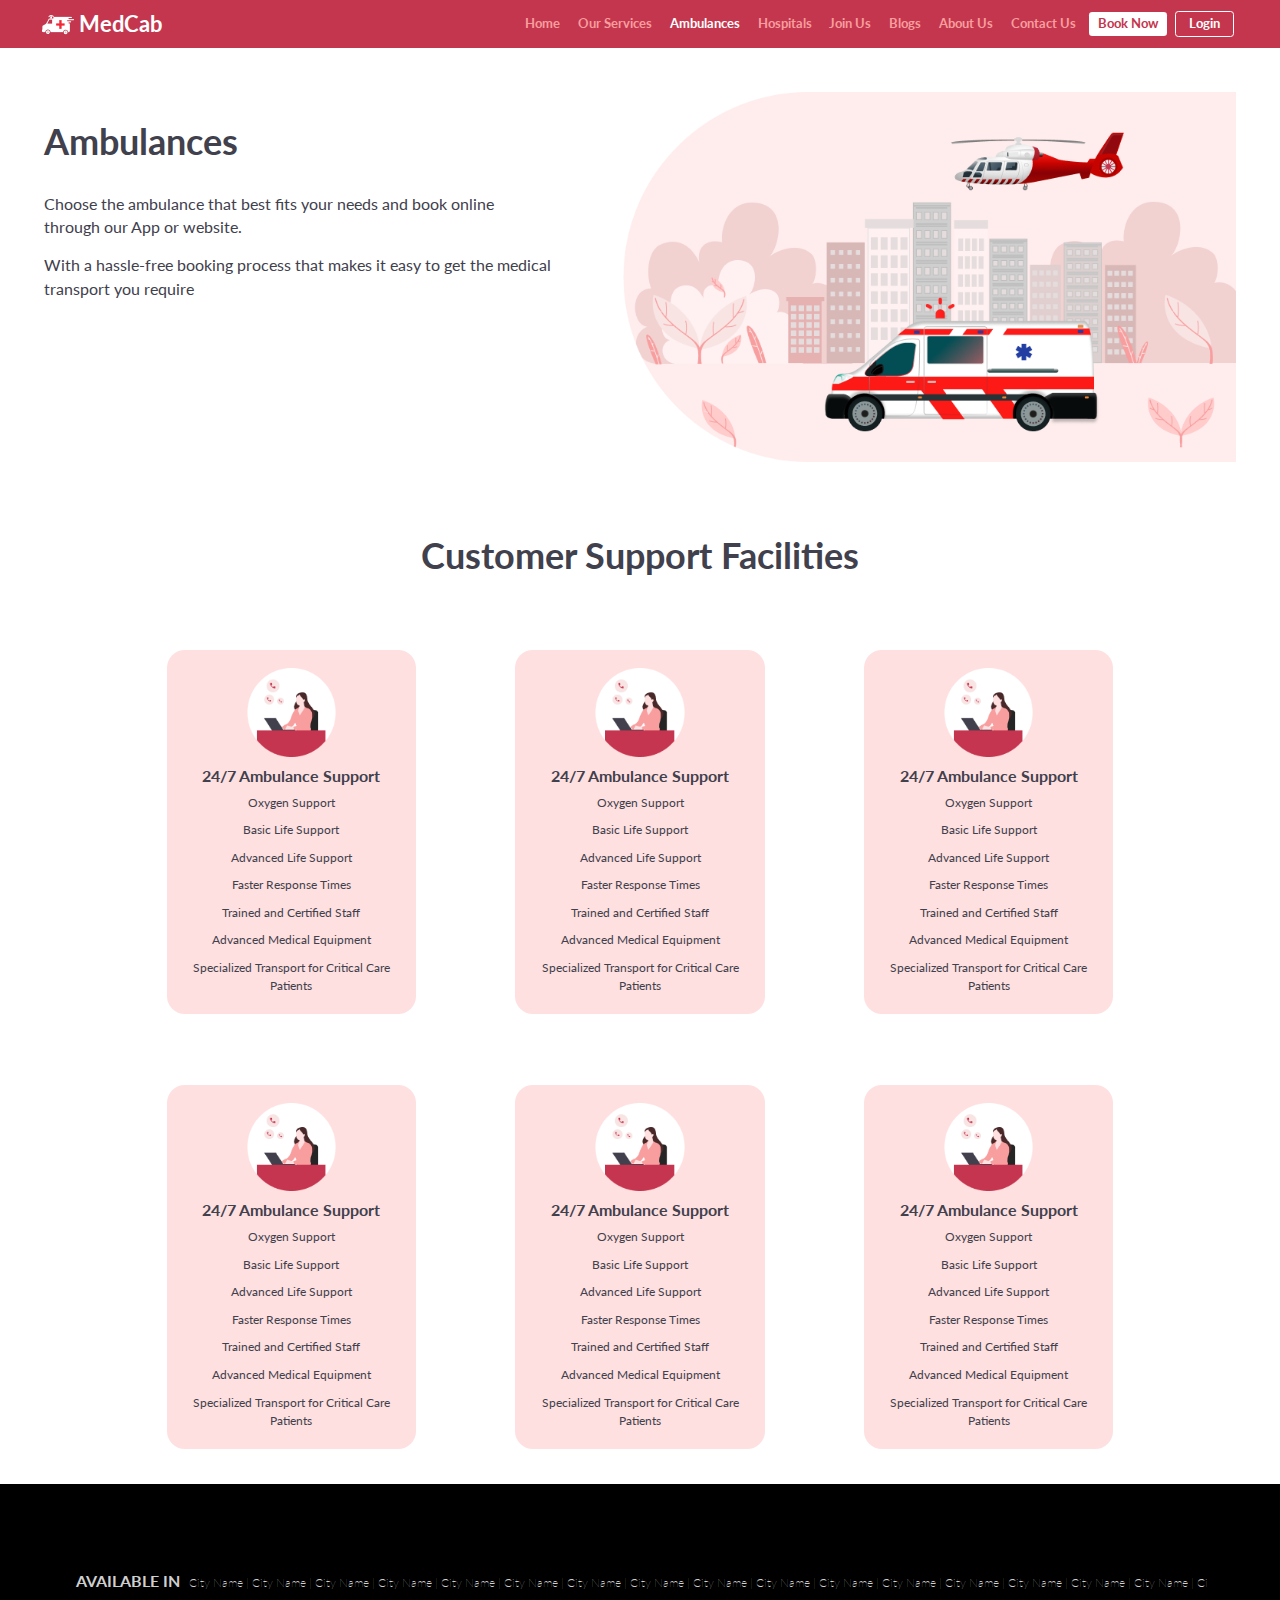
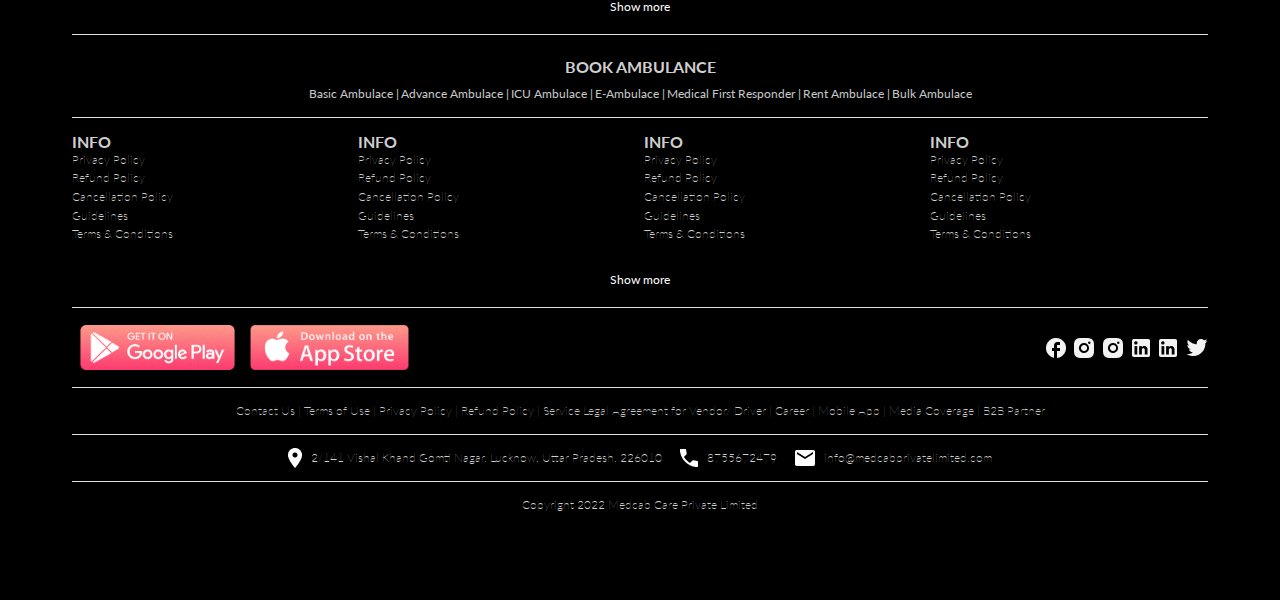
==== commit 4f15b54c: "final touch" ====
--- a/pages/ambulance.html
+++ b/pages/ambulance.html
@@ -1,376 +1,452 @@
 <!DOCTYPE html>
 <html lang="en">
-
-<head>
-  <meta charset="UTF-8" />
-  <meta name="viewport" content="width=device-width, initial-scale=1.0" />
-
-  <!-- google fonts -->
-  <link rel="preconnect" href="https://fonts.googleapis.com" />
-  <link rel="preconnect" href="https://fonts.gstatic.com" crossorigin />
-  <link href="https://fonts.googleapis.com/css2?family=Lato:wght@400;700&display=swap" rel="stylesheet" />
-
-  <!-- bootstrap css -->
-  <link rel="stylesheet" href="https://cdn.jsdelivr.net/npm/bootstrap@5.3.1/dist/css/bootstrap.min.css" />
-  <!-- custom css -->
-  <link rel="stylesheet" href="../styles/reset.css" />
-  <link rel="stylesheet" href="../styles/nav.css">
-  <link rel="stylesheet" href="../styles/ambulance.css" />
-
-
-  <link rel="stylesheet" href="../styles/footer.css">
-  <title>Ambulance</title>
-</head>
-
-<body>
-  <!-- Navbar -->
-  <nav class="navbar navbar-expand-lg navbar-light">
-    <div class="container-fluid">
-      <a class="navbar-brand" href="#">
-        <span>
-          <img src="../images/logo.png" class="mb-1" alt="" />
-        </span>
-        MedCab</a>
-      <button class="navbar-toggler" type="button" data-bs-toggle="collapse" data-bs-target="#navbarTogglerDemo02"
-        aria-controls="navbarTogglerDemo02" aria-expanded="false" aria-label="Toggle navigation">
-        <span class="navbar-toggler-icon"></span>
-      </button>
-      <div class="collapse navbar-collapse" id="navbarTogglerDemo02">
-        <ul class="navbar-nav d-flex align-items-center me-auto mb-2 mb-lg-0">
-          <li class="nav-item">
-            <a class="nav-link active" aria-current="page" href="#">Home</a>
-          </li>
-          <li class="nav-item">
-            <a class="nav-link" href="./pages/ourServices.html">Our Services</a>
-          </li>
-          <li class="nav-item">
-            <a class="nav-link" href="#">Ambulances</a>
-          </li>
-          <li class="nav-item">
-            <a class="nav-link" href="#">Hospitals</a>
-          </li>
-          <li class="nav-item">
-            <a class="nav-link" href="#">Join Us</a>
-          </li>
-          <li class="nav-item">
-            <a class="nav-link" href="#">Blogs</a>
-          </li>
-          <li class="nav-item">
-            <a class="nav-link" href="#">About Us</a>
-          </li>
-          <li class="nav-item">
-            <a class="nav-link" href="#">Contact Us</a>
-          </li>
-          <li class="nav-ctn-book">
-            <a class="nav-link rounded bg-white nav-booknow me-lg-2 mb-2 mb-lg-0 px-3 py-1" href="#" tabindex="-1"
-              aria-disabled="true">Book Now</a>
-          </li>
-          <li class="nav-ctn-login text-white">
-            <button type="button" class="btn btn-primary nav-link border border-white rounded px-4 py-1"
-              data-bs-toggle="modal" data-bs-target="#staticBackdrop" href="#" tabindex="-1" aria-disabled="true">
-              Login
+  <head>
+    <meta charset="UTF-8" />
+    <meta name="viewport" content="width=device-width, initial-scale=1.0" />
+
+    <!-- google fonts -->
+    <link rel="preconnect" href="https://fonts.googleapis.com" />
+    <link rel="preconnect" href="https://fonts.gstatic.com" crossorigin />
+    <link
+      href="https://fonts.googleapis.com/css2?family=Lato:wght@400;700&display=swap"
+      rel="stylesheet"
+    />
+
+    <!-- bootstrap css -->
+    <link
+      rel="stylesheet"
+      href="https://cdn.jsdelivr.net/npm/bootstrap@5.3.1/dist/css/bootstrap.min.css"
+    />
+    <!-- custom css -->
+    <link rel="stylesheet" href="../styles/reset.css" />
+    <link rel="stylesheet" href="../styles/nav.css" />
+    <link rel="stylesheet" href="../styles/ambulance.css" />
+
+    <link rel="stylesheet" href="../styles/footer.css" />
+    <title>Ambulance</title>
+  </head>
+
+  <body>
+    <!-- Navbar -->
+    <nav class="navbar navbar-expand-lg navbar-light">
+      <div class="container-fluid">
+        <a class="navbar-brand" href="#">
+          <span>
+            <img src="../images/logo.png" class="mb-1" alt="" />
+          </span>
+          MedCab</a
+        >
+        <button
+          class="navbar-toggler"
+          type="button"
+          data-bs-toggle="collapse"
+          data-bs-target="#navbarTogglerDemo02"
+          aria-controls="navbarTogglerDemo02"
+          aria-expanded="false"
+          aria-label="Toggle navigation"
+        >
+          <span class="navbar-toggler-icon"></span>
+        </button>
+        <div class="collapse navbar-collapse" id="navbarTogglerDemo02">
+          <ul class="navbar-nav d-flex align-items-center me-auto mb-2 mb-lg-0">
+            <li class="nav-item">
+              <a class="nav-link" aria-current="page" href="/">Home</a>
+            </li>
+            <li class="nav-item">
+              <a class="nav-link" href="./ourServices.html">Our Services</a>
+            </li>
+            <li class="nav-item">
+              <a class="nav-link active" href="./ambulance.html">Ambulances</a>
+            </li>
+            <li class="nav-item">
+              <a class="nav-link" href="./hospitals.html">Hospitals</a>
+            </li>
+            <li class="nav-item">
+              <a class="nav-link" href="./joinus.html">Join Us</a>
+            </li>
+            <li class="nav-item">
+              <a class="nav-link" href="./blog1.html">Blogs</a>
+            </li>
+            <li class="nav-item">
+              <a class="nav-link" href="#">About Us</a>
+            </li>
+            <li class="nav-item">
+              <a class="nav-link" href="./contact.html">Contact Us</a>
+            </li>
+            <li class="nav-ctn-book">
+              <a
+                class="nav-link rounded bg-white nav-booknow me-lg-2 mb-2 mb-lg-0 px-3 py-1"
+                href="#"
+                tabindex="-1"
+                aria-disabled="true"
+                >Book Now</a
+              >
+            </li>
+            <li class="nav-ctn-login text-white">
+              <button
+                type="button"
+                class="btn btn-primary nav-link border border-white rounded px-4 py-1"
+                data-bs-toggle="modal"
+                data-bs-target="#staticBackdrop"
+                href="#"
+                tabindex="-1"
+                aria-disabled="true"
+              >
+                Login
+              </button>
+            </li>
+          </ul>
+        </div>
+      </div>
+    </nav>
+
+    <!-- ambulance header -->
+    <header class="ambulance-header d-flex">
+      <div class="left d-flex flex-column align-items-start">
+        <h1 class="main-heading">Ambulances</h1>
+        <div class="d-flex flex-column gap-4">
+          <p class="primary-text">
+            Choose the ambulance that best fits your needs and book online
+            through our App or website.
+          </p>
+          <p class="primary-text">
+            With a hassle-free booking process that makes it easy to get the
+            medical transport you require
+          </p>
+        </div>
+      </div>
+      <div class="right">
+        <img src="../images/ambulance-header-img.png" alt="" />
+      </div>
+    </header>
+
+    <!-- customer support facility -->
+    <section class="customer-support">
+      <h1 class="main-heading text-center">Customer Support Facilities</h1>
+      <div class="grid-container">
+        <div class="grid-item d-flex flex-column align-items-center">
+          <img src="../images/support-woman.png" alt="" />
+          <h4 class="primary-text fw-bold text-center">
+            24/7 Ambulance Support
+          </h4>
+          <ul class="d-flex flex-column align-items-center text-center">
+            <li class="secondary-text">Oxygen Support</li>
+            <li class="secondary-text">Basic Life Support</li>
+            <li class="secondary-text">Advanced Life Support</li>
+            <li class="secondary-text">Faster Response Times</li>
+            <li class="secondary-text">Trained and Certified Staff</li>
+            <li class="secondary-text">Advanced Medical Equipment</li>
+            <li class="secondary-text">
+              Specialized Transport for Critical Care Patients
+            </li>
+          </ul>
+        </div>
+        <div class="grid-item d-flex flex-column align-items-center">
+          <img src="../images/support-woman.png" alt="" />
+          <h4 class="primary-text fw-bold text-center">
+            24/7 Ambulance Support
+          </h4>
+          <ul class="d-flex flex-column align-items-center text-center">
+            <li class="secondary-text">Oxygen Support</li>
+            <li class="secondary-text">Basic Life Support</li>
+            <li class="secondary-text">Advanced Life Support</li>
+            <li class="secondary-text">Faster Response Times</li>
+            <li class="secondary-text">Trained and Certified Staff</li>
+            <li class="secondary-text">Advanced Medical Equipment</li>
+            <li class="secondary-text">
+              Specialized Transport for Critical Care Patients
+            </li>
+          </ul>
+        </div>
+        <div class="grid-item d-flex flex-column align-items-center">
+          <img src="../images/support-woman.png" alt="" />
+          <h4 class="primary-text fw-bold text-center">
+            24/7 Ambulance Support
+          </h4>
+          <ul class="d-flex flex-column align-items-center text-center">
+            <li class="secondary-text">Oxygen Support</li>
+            <li class="secondary-text">Basic Life Support</li>
+            <li class="secondary-text">Advanced Life Support</li>
+            <li class="secondary-text">Faster Response Times</li>
+            <li class="secondary-text">Trained and Certified Staff</li>
+            <li class="secondary-text">Advanced Medical Equipment</li>
+            <li class="secondary-text">
+              Specialized Transport for Critical Care Patients
+            </li>
+          </ul>
+        </div>
+        <div class="grid-item d-flex flex-column align-items-center">
+          <img src="../images/support-woman.png" alt="" />
+          <h4 class="primary-text fw-bold text-center">
+            24/7 Ambulance Support
+          </h4>
+          <ul class="d-flex flex-column align-items-center text-center">
+            <li class="secondary-text">Oxygen Support</li>
+            <li class="secondary-text">Basic Life Support</li>
+            <li class="secondary-text">Advanced Life Support</li>
+            <li class="secondary-text">Faster Response Times</li>
+            <li class="secondary-text">Trained and Certified Staff</li>
+            <li class="secondary-text">Advanced Medical Equipment</li>
+            <li class="secondary-text">
+              Specialized Transport for Critical Care Patients
+            </li>
+          </ul>
+        </div>
+        <div class="grid-item d-flex flex-column align-items-center">
+          <img src="../images/support-woman.png" alt="" />
+          <h4 class="primary-text fw-bold text-center">
+            24/7 Ambulance Support
+          </h4>
+          <ul class="d-flex flex-column align-items-center text-center">
+            <li class="secondary-text">Oxygen Support</li>
+            <li class="secondary-text">Basic Life Support</li>
+            <li class="secondary-text">Advanced Life Support</li>
+            <li class="secondary-text">Faster Response Times</li>
+            <li class="secondary-text">Trained and Certified Staff</li>
+            <li class="secondary-text">Advanced Medical Equipment</li>
+            <li class="secondary-text">
+              Specialized Transport for Critical Care Patients
+            </li>
+          </ul>
+        </div>
+        <div class="grid-item d-flex flex-column align-items-center">
+          <img src="../images/support-woman.png" alt="" />
+          <h4 class="primary-text fw-bold text-center">
+            24/7 Ambulance Support
+          </h4>
+          <ul class="d-flex flex-column align-items-center text-center">
+            <li class="secondary-text">Oxygen Support</li>
+            <li class="secondary-text">Basic Life Support</li>
+            <li class="secondary-text">Advanced Life Support</li>
+            <li class="secondary-text">Faster Response Times</li>
+            <li class="secondary-text">Trained and Certified Staff</li>
+            <li class="secondary-text">Advanced Medical Equipment</li>
+            <li class="secondary-text">
+              Specialized Transport for Critical Care Patients
+            </li>
+          </ul>
+        </div>
+      </div>
+    </section>
+
+    <!-- footer -->
+    <footer class="footer">
+      <section class="d-flex flex-column align-items-center">
+        <div class="cityNames d-flex flex-column w-100 py-4 border-bottom">
+          <div class="d-flex justify-content-between w-100">
+            <div class="cities d-flex flex-column w-100">
+              <div id="hideShow">
+                <p class="secondary-text">
+                  <span class="primary-text fw-bold px-2">AVAILABLE IN </span
+                  >City Name | City Name | City Name | City Name | City Name |
+                  City Name | City Name | City Name | City Name | City Name |
+                  City Name | City Name | City Name | City Name | City Name |
+                  City Name | City Name | City Name | City Name | City Name |
+                  City Name | City Name | City Name | City Name | City Name |
+                  City Name | City Name | City Name | City Name | City Name |
+                  City Name | City Name | City Name | City Name | City Name
+                </p>
+              </div>
+
+              <button
+                onclick="show()"
+                id="hideShowBtn"
+                class="btn text-white shadow-none secondary-text"
+                type="button"
+                data-bs-toggle="collapse"
+                data-bs-target="#cityCollapse"
+                aria-expanded="false"
+                aria-controls="cityCollapse"
+              >
+                Show more
+              </button>
+            </div>
+          </div>
+        </div>
+        <div
+          class="bookAmbulance d-flex flex-column align-items-center py-4 w-100 border-bottom"
+        >
+          <div>
+            <h6 class="primary-text fw-bold py-3 text-center">
+              BOOK AMBULANCE
+            </h6>
+          </div>
+          <div class="text-center">
+            <a href="">Basic Ambulace |</a>
+            <a href="">Advance Ambulace |</a>
+            <a href="">ICU Ambulace |</a>
+            <a href="">E-Ambulace |</a>
+            <a href="">Medical First Responder |</a>
+            <a href="">Rent Ambulace |</a>
+            <a href="">Bulk Ambulace</a>
+          </div>
+        </div>
+        <div class="info w-100 d-flex flex-column py-4 border-bottom">
+          <div class="show mb-2">
+            <div class="infoCard">
+              <h6 class="primary-text fw-bold">INFO</h6>
+              <p>Privacy Policy</p>
+              <p>Refund Policy</p>
+              <p>Cancellation Policy</p>
+              <p>Guidelines</p>
+              <p>Terms & Conditions</p>
+            </div>
+            <div class="infoCard">
+              <h6 class="primary-text fw-bold">INFO</h6>
+              <p>Privacy Policy</p>
+              <p>Refund Policy</p>
+              <p>Cancellation Policy</p>
+              <p>Guidelines</p>
+              <p>Terms & Conditions</p>
+            </div>
+            <div class="infoCard">
+              <h6 class="primary-text fw-bold">INFO</h6>
+              <p>Privacy Policy</p>
+              <p>Refund Policy</p>
+              <p>Cancellation Policy</p>
+              <p>Guidelines</p>
+              <p>Terms & Conditions</p>
+            </div>
+            <div class="infoCard">
+              <h6 class="primary-text fw-bold">INFO</h6>
+              <p>Privacy Policy</p>
+              <p>Refund Policy</p>
+              <p>Cancellation Policy</p>
+              <p>Guidelines</p>
+              <p>Terms & Conditions</p>
+            </div>
+            <div class="infoCard">
+              <h6 class="primary-text fw-bold">INFO</h6>
+              <p>Privacy Policy</p>
+              <p>Refund Policy</p>
+              <p>Cancellation Policy</p>
+              <p>Guidelines</p>
+              <p>Terms & Conditions</p>
+            </div>
+            <div class="infoCard">
+              <h6 class="primary-text fw-bold">INFO</h6>
+              <p>Privacy Policy</p>
+              <p>Refund Policy</p>
+              <p>Cancellation Policy</p>
+              <p>Guidelines</p>
+              <p>Terms & Conditions</p>
+            </div>
+            <div class="infoCard">
+              <h6 class="primary-text fw-bold">INFO</h6>
+              <p>Privacy Policy</p>
+              <p>Refund Policy</p>
+              <p>Cancellation Policy</p>
+              <p>Guidelines</p>
+              <p>Terms & Conditions</p>
+            </div>
+            <div class="infoCard">
+              <h6 class="primary-text fw-bold">INFO</h6>
+              <p>Privacy Policy</p>
+              <p>Refund Policy</p>
+              <p>Cancellation Policy</p>
+              <p>Guidelines</p>
+              <p>Terms & Conditions</p>
+            </div>
+          </div>
+
+          <button
+            onclick="showMoreInfo()"
+            id="infoBtn"
+            class="btn text-white text-none shadow-none secondary-text"
+            type="button"
+            data-bs-toggle="collapse"
+            data-bs-target="#infoCollapse"
+            aria-expanded="false"
+            aria-controls="infoCollapse"
+          >
+            Show more
+          </button>
+        </div>
+        <div
+          class="downloadApp d-flex w-100 py-4 border-bottom justify-content-between"
+        >
+          <div class="buttons">
+            <button class="btn shadow-none">
+              <img src="../images/playBtn.png" alt="play store" />
             </button>
-          </li>
-        </ul>
-      </div>
-    </div>
-  </nav>
-
-  <!-- ambulance header -->
-  <header class="ambulance-header d-flex">
-    <div class="left d-flex flex-column align-items-start">
-      <h1 class="main-heading">Ambulances</h1>
-      <div class="d-flex flex-column gap-4">
-        <p class="primary-text">
-          Choose the ambulance that best fits your needs and book online
-          through our App or website.
-        </p>
-        <p class="primary-text">
-          With a hassle-free booking process that makes it easy to get the
-          medical transport you require
-        </p>
-      </div>
-    </div>
-    <div class="right">
-      <img src="../images/ambulance-header-img.png" alt="" />
-    </div>
-  </header>
-
-  <!-- customer support facility -->
-  <section class="customer-support">
-    <h1 class="main-heading text-center">Customer Support Facilities</h1>
-    <div class="grid-container">
-      <div class="grid-item d-flex flex-column align-items-center">
-        <img src="../images/support-woman.png" alt="">
-        <h4 class="primary-text fw-bold text-center">24/7 Ambulance Support</h4>
-        <ul class="d-flex flex-column align-items-center text-center">
-          <li class="secondary-text">Oxygen Support</li>
-          <li class="secondary-text">Basic Life Support</li>
-          <li class="secondary-text">Advanced Life Support</li>
-          <li class="secondary-text">Faster Response Times</li>
-          <li class="secondary-text">Trained and Certified Staff</li>
-          <li class="secondary-text">Advanced Medical Equipment</li>
-          <li class="secondary-text">Specialized Transport for Critical Care Patients</li>
-
-        </ul>
-      </div>
-      <div class="grid-item d-flex flex-column align-items-center">
-        <img src="../images/support-woman.png" alt="">
-        <h4 class="primary-text fw-bold text-center">24/7 Ambulance Support</h4>
-        <ul class="d-flex flex-column align-items-center text-center">
-          <li class="secondary-text">Oxygen Support</li>
-          <li class="secondary-text">Basic Life Support</li>
-          <li class="secondary-text">Advanced Life Support</li>
-          <li class="secondary-text">Faster Response Times</li>
-          <li class="secondary-text">Trained and Certified Staff</li>
-          <li class="secondary-text">Advanced Medical Equipment</li>
-          <li class="secondary-text">Specialized Transport for Critical Care Patients</li>
-
-        </ul>
-      </div>
-      <div class="grid-item d-flex flex-column align-items-center">
-        <img src="../images/support-woman.png" alt="">
-        <h4 class="primary-text fw-bold text-center">24/7 Ambulance Support</h4>
-        <ul class="d-flex flex-column align-items-center text-center">
-          <li class="secondary-text">Oxygen Support</li>
-          <li class="secondary-text">Basic Life Support</li>
-          <li class="secondary-text">Advanced Life Support</li>
-          <li class="secondary-text">Faster Response Times</li>
-          <li class="secondary-text">Trained and Certified Staff</li>
-          <li class="secondary-text">Advanced Medical Equipment</li>
-          <li class="secondary-text">Specialized Transport for Critical Care Patients</li>
-
-        </ul>
-      </div>
-      <div class="grid-item d-flex flex-column align-items-center">
-        <img src="../images/support-woman.png" alt="">
-        <h4 class="primary-text fw-bold text-center">24/7 Ambulance Support</h4>
-        <ul class="d-flex flex-column align-items-center text-center">
-          <li class="secondary-text">Oxygen Support</li>
-          <li class="secondary-text">Basic Life Support</li>
-          <li class="secondary-text">Advanced Life Support</li>
-          <li class="secondary-text">Faster Response Times</li>
-          <li class="secondary-text">Trained and Certified Staff</li>
-          <li class="secondary-text">Advanced Medical Equipment</li>
-          <li class="secondary-text">Specialized Transport for Critical Care Patients</li>
-
-        </ul>
-      </div>
-      <div class="grid-item d-flex flex-column align-items-center">
-        <img src="../images/support-woman.png" alt="">
-        <h4 class="primary-text fw-bold text-center">24/7 Ambulance Support</h4>
-        <ul class="d-flex flex-column align-items-center text-center">
-          <li class="secondary-text">Oxygen Support</li>
-          <li class="secondary-text">Basic Life Support</li>
-          <li class="secondary-text">Advanced Life Support</li>
-          <li class="secondary-text">Faster Response Times</li>
-          <li class="secondary-text">Trained and Certified Staff</li>
-          <li class="secondary-text">Advanced Medical Equipment</li>
-          <li class="secondary-text">Specialized Transport for Critical Care Patients</li>
-
-        </ul>
-      </div>
-      <div class="grid-item d-flex flex-column align-items-center">
-        <img src="../images/support-woman.png" alt="">
-        <h4 class="primary-text fw-bold text-center">24/7 Ambulance Support</h4>
-        <ul class="d-flex flex-column align-items-center text-center">
-          <li class="secondary-text">Oxygen Support</li>
-          <li class="secondary-text">Basic Life Support</li>
-          <li class="secondary-text">Advanced Life Support</li>
-          <li class="secondary-text">Faster Response Times</li>
-          <li class="secondary-text">Trained and Certified Staff</li>
-          <li class="secondary-text">Advanced Medical Equipment</li>
-          <li class="secondary-text">Specialized Transport for Critical Care Patients</li>
-
-        </ul>
-      </div>
-
-    </div>
-  </section>
-
-  <!-- footer -->
-  <footer class="footer">
-    <section class="d-flex flex-column align-items-center">
-      <div class="cityNames d-flex flex-column w-100 py-4 border-bottom ">
-        <div class="d-flex justify-content-between w-100">
-
-
-          <div class="cities d-flex flex-column w-100">
-            <div id="hideShow">
-              <p class="secondary-text"><span class="primary-text fw-bold px-2">AVAILABLE IN </span>City Name | City
-                Name | City Name | City Name | City Name | City Name | City Name
-                | City
-                Name
-                | City Name | City Name | City Name | City Name | City Name | City Name | City Name |
-                City Name | City Name | City Name | City Name | City Name | City Name | City Name | City
-                Name
-                | City Name | City Name | City Name | City Name | City Name | City Name | City Name |
-                City Name | City Name | City Name | City Name | City Name</p>
-            </div>
-
-
-
-            <button onclick="show()" id="hideShowBtn" class="btn text-white shadow-none secondary-text" type="button"
-              data-bs-toggle="collapse" data-bs-target="#cityCollapse" aria-expanded="false"
-              aria-controls="cityCollapse">Show
-              more</button>
-          </div>
-        </div>
-      </div>
-      <div class="bookAmbulance d-flex flex-column align-items-center py-4 w-100 border-bottom">
-        <div>
-          <h6 class="primary-text fw-bold py-3 text-center">BOOK AMBULANCE</h6>
-        </div>
-        <div class="text-center">
-          <a href="">Basic Ambulace |</a>
-          <a href="">Advance Ambulace |</a>
-          <a href="">ICU Ambulace |</a>
-          <a href="">E-Ambulace |</a>
-          <a href="">Medical First Responder |</a>
-          <a href="">Rent Ambulace |</a>
-          <a href="">Bulk Ambulace</a>
-        </div>
-      </div>
-      <div class="info w-100 d-flex flex-column py-4 border-bottom">
-        <div class="show mb-2">
-          <div class="infoCard">
-            <h6 class="primary-text fw-bold">INFO</h6>
-            <p>Privacy Policy</p>
-            <p>Refund Policy</p>
-            <p>Cancellation Policy</p>
-            <p>Guidelines</p>
-            <p>Terms & Conditions</p>
-          </div>
-          <div class="infoCard">
-            <h6 class="primary-text fw-bold">INFO</h6>
-            <p>Privacy Policy</p>
-            <p>Refund Policy</p>
-            <p>Cancellation Policy</p>
-            <p>Guidelines</p>
-            <p>Terms & Conditions</p>
-          </div>
-          <div class="infoCard">
-            <h6 class="primary-text fw-bold">INFO</h6>
-            <p>Privacy Policy</p>
-            <p>Refund Policy</p>
-            <p>Cancellation Policy</p>
-            <p>Guidelines</p>
-            <p>Terms & Conditions</p>
-          </div>
-          <div class="infoCard">
-            <h6 class="primary-text fw-bold">INFO</h6>
-            <p>Privacy Policy</p>
-            <p>Refund Policy</p>
-            <p>Cancellation Policy</p>
-            <p>Guidelines</p>
-            <p>Terms & Conditions</p>
-          </div>
-          <div class="infoCard">
-            <h6 class="primary-text fw-bold">INFO</h6>
-            <p>Privacy Policy</p>
-            <p>Refund Policy</p>
-            <p>Cancellation Policy</p>
-            <p>Guidelines</p>
-            <p>Terms & Conditions</p>
-          </div>
-          <div class="infoCard">
-            <h6 class="primary-text fw-bold">INFO</h6>
-            <p>Privacy Policy</p>
-            <p>Refund Policy</p>
-            <p>Cancellation Policy</p>
-            <p>Guidelines</p>
-            <p>Terms & Conditions</p>
-          </div>
-          <div class="infoCard">
-            <h6 class="primary-text fw-bold">INFO</h6>
-            <p>Privacy Policy</p>
-            <p>Refund Policy</p>
-            <p>Cancellation Policy</p>
-            <p>Guidelines</p>
-            <p>Terms & Conditions</p>
-          </div>
-          <div class="infoCard">
-            <h6 class="primary-text fw-bold">INFO</h6>
-            <p>Privacy Policy</p>
-            <p>Refund Policy</p>
-            <p>Cancellation Policy</p>
-            <p>Guidelines</p>
-            <p>Terms & Conditions</p>
-          </div>
-        </div>
-
-        <button onclick="showMoreInfo()" id="infoBtn" class="btn text-white text-none shadow-none secondary-text"
-          type="button" data-bs-toggle="collapse" data-bs-target="#infoCollapse" aria-expanded="false"
-          aria-controls="infoCollapse">Show
-          more</button>
-
-
-      </div>
-      <div class="downloadApp d-flex w-100 py-4 border-bottom justify-content-between">
-        <div class="buttons">
-          <button class="btn shadow-none"><img src="../images/playBtn.png" alt="play store"></button>
-          <button class="btn shadow-none"><img src="../images/appBtn.png" alt=""></button>
-        </div>
-        <div class="socials d-flex gap-3 align-items-center justify-content-end gap-1 py-4">
-          <img src="../images/icons/facebook.png" alt="">
-          <img src="../images/icons/insta.png" alt="">
-          <img src="../images/icons/insta.png" alt="">
-          <img src="../images/icons/linkedin.png" alt="">
-          <img src="../images/icons/linkedin.png" alt="">
-          <img src="../images/icons/twitter.png" alt="">
-        </div>
-      </div>
-      <div class="contact d-flex justify-content-center w-100 py-4 border-bottom">
-        <p class="text-center"><span><a href="">Contact Us |</a><a href=""> Terms of Use |</a><a href=""> Privacy
-              Policy |</a><a href=""> Refund
-              Policy |</a><a href=""> Service Legal Agreement for Vendor/ Driver
-              |</a><a href="">
-              Career |</a><a href=""> Mobile
-              App |</a><a href=""> Media
-              Coverage |</a><a href=""> B2B
-              Partner</a></span></p>
-      </div>
-      <div class="address d-flex w-100 py-4 border-bottom justify-content-center">
-        <div class="elem d-flex align-items-center">
-          <img src="../images/icons/location.png" alt="loc">
-          <p> 2/141 Vishal Khand Gomti Nagar, Lucknow, Uttar Pradesh, 226010</p>
-        </div>
-        <div class="elem d-flex align-items-center">
-          <img src="../images/icons/call.png" alt="loc">
-          <p> 8755672479</p>
-        </div>
-        <div class="elem d-flex align-items-center">
-          <img src="../images/icons/mail.png" alt="loc">
-          <p> info@medcabprivatelimited.com</p>
-        </div>
-      </div>
-      <div class="copyright  d-flex align-items-center justify-content-center w-100 py-4">
-        <p class="text-center">Copyright 2022 Medcab Care Private Limited</p>
-      </div>
-
-    </section>
-  </footer>
-  <script src="https://cdn.jsdelivr.net/npm/@popperjs/core@2.9.2/dist/umd/popper.min.js"
-    integrity="sha384-IQsoLXl5PILFhosVNubq5LC7Qb9DXgDA9i+tQ8Zj3iwWAwPtgFTxbJ8NT4GN1R8p" crossorigin="anonymous">
-  </script>
-  <script src="https://cdn.jsdelivr.net/npm/bootstrap@5.0.2/dist/js/bootstrap.min.js"
-    integrity="sha384-cVKIPhGWiC2Al4u+LWgxfKTRIcfu0JTxR+EQDz/bgldoEyl4H0zUF0QKbrJ0EcQF" crossorigin="anonymous">
-  </script>
-  <script src="../scripts/footer.js"></script>
-
- 
-
-  <!-- bootstrap js -->
-  <script src="https://cdn.jsdelivr.net/npm/bootstrap@5.3.1/dist/js/bootstrap.bundle.min.js"></script>
-
-  <!-- Jquery -->
-  <script src="https://cdnjs.cloudflare.com/ajax/libs/jquery/3.7.1/jquery.min.js"
-    integrity="sha512-v2CJ7UaYy4JwqLDIrZUI/4hqeoQieOmAZNXBeQyjo21dadnwR+8ZaIJVT8EE2iyI61OV8e6M8PP2/4hpQINQ/g=="
-    crossorigin="anonymous" referrerpolicy="no-referrer"></script>
-  <!-- Owl Crousel -->
-  <script src="../scripts/carousel.js"></script>
-  <script src="../scripts/OwlCarousel/owl.carousel.js"></script>
-  <script src="../scripts/OwlCarousel/owl.carousel.min.js"></script>
-</body>
-
-</html>+            <button class="btn shadow-none">
+              <img src="../images/appBtn.png" alt="" />
+            </button>
+          </div>
+          <div
+            class="socials d-flex gap-3 align-items-center justify-content-end gap-1 py-4"
+          >
+            <img src="../images/icons/facebook.png" alt="" />
+            <img src="../images/icons/insta.png" alt="" />
+            <img src="../images/icons/insta.png" alt="" />
+            <img src="../images/icons/linkedin.png" alt="" />
+            <img src="../images/icons/linkedin.png" alt="" />
+            <img src="../images/icons/twitter.png" alt="" />
+          </div>
+        </div>
+        <div
+          class="contact d-flex justify-content-center w-100 py-4 border-bottom"
+        >
+          <p class="text-center">
+            <span
+              ><a href="">Contact Us |</a><a href=""> Terms of Use |</a
+              ><a href=""> Privacy Policy |</a><a href=""> Refund Policy |</a
+              ><a href=""> Service Legal Agreement for Vendor/ Driver |</a
+              ><a href=""> Career |</a><a href=""> Mobile App |</a
+              ><a href=""> Media Coverage |</a><a href=""> B2B Partner</a></span
+            >
+          </p>
+        </div>
+        <div
+          class="address d-flex w-100 py-4 border-bottom justify-content-center"
+        >
+          <div class="elem d-flex align-items-center">
+            <img src="../images/icons/location.png" alt="loc" />
+            <p>
+              2/141 Vishal Khand Gomti Nagar, Lucknow, Uttar Pradesh, 226010
+            </p>
+          </div>
+          <div class="elem d-flex align-items-center">
+            <img src="../images/icons/call.png" alt="loc" />
+            <p>8755672479</p>
+          </div>
+          <div class="elem d-flex align-items-center">
+            <img src="../images/icons/mail.png" alt="loc" />
+            <p>info@medcabprivatelimited.com</p>
+          </div>
+        </div>
+        <div
+          class="copyright d-flex align-items-center justify-content-center w-100 py-4"
+        >
+          <p class="text-center">Copyright 2022 Medcab Care Private Limited</p>
+        </div>
+      </section>
+    </footer>
+    <script
+      src="https://cdn.jsdelivr.net/npm/@popperjs/core@2.9.2/dist/umd/popper.min.js"
+      integrity="sha384-IQsoLXl5PILFhosVNubq5LC7Qb9DXgDA9i+tQ8Zj3iwWAwPtgFTxbJ8NT4GN1R8p"
+      crossorigin="anonymous"
+    ></script>
+    <script
+      src="https://cdn.jsdelivr.net/npm/bootstrap@5.0.2/dist/js/bootstrap.min.js"
+      integrity="sha384-cVKIPhGWiC2Al4u+LWgxfKTRIcfu0JTxR+EQDz/bgldoEyl4H0zUF0QKbrJ0EcQF"
+      crossorigin="anonymous"
+    ></script>
+    <script src="../scripts/footer.js"></script>
+
+    <!-- bootstrap js -->
+    <script src="https://cdn.jsdelivr.net/npm/bootstrap@5.3.1/dist/js/bootstrap.bundle.min.js"></script>
+
+    <!-- Jquery -->
+    <script
+      src="https://cdnjs.cloudflare.com/ajax/libs/jquery/3.7.1/jquery.min.js"
+      integrity="sha512-v2CJ7UaYy4JwqLDIrZUI/4hqeoQieOmAZNXBeQyjo21dadnwR+8ZaIJVT8EE2iyI61OV8e6M8PP2/4hpQINQ/g=="
+      crossorigin="anonymous"
+      referrerpolicy="no-referrer"
+    ></script>
+    <!-- Owl Crousel -->
+    <script src="../scripts/carousel.js"></script>
+    <script src="../scripts/OwlCarousel/owl.carousel.js"></script>
+    <script src="../scripts/OwlCarousel/owl.carousel.min.js"></script>
+  </body>
+</html>
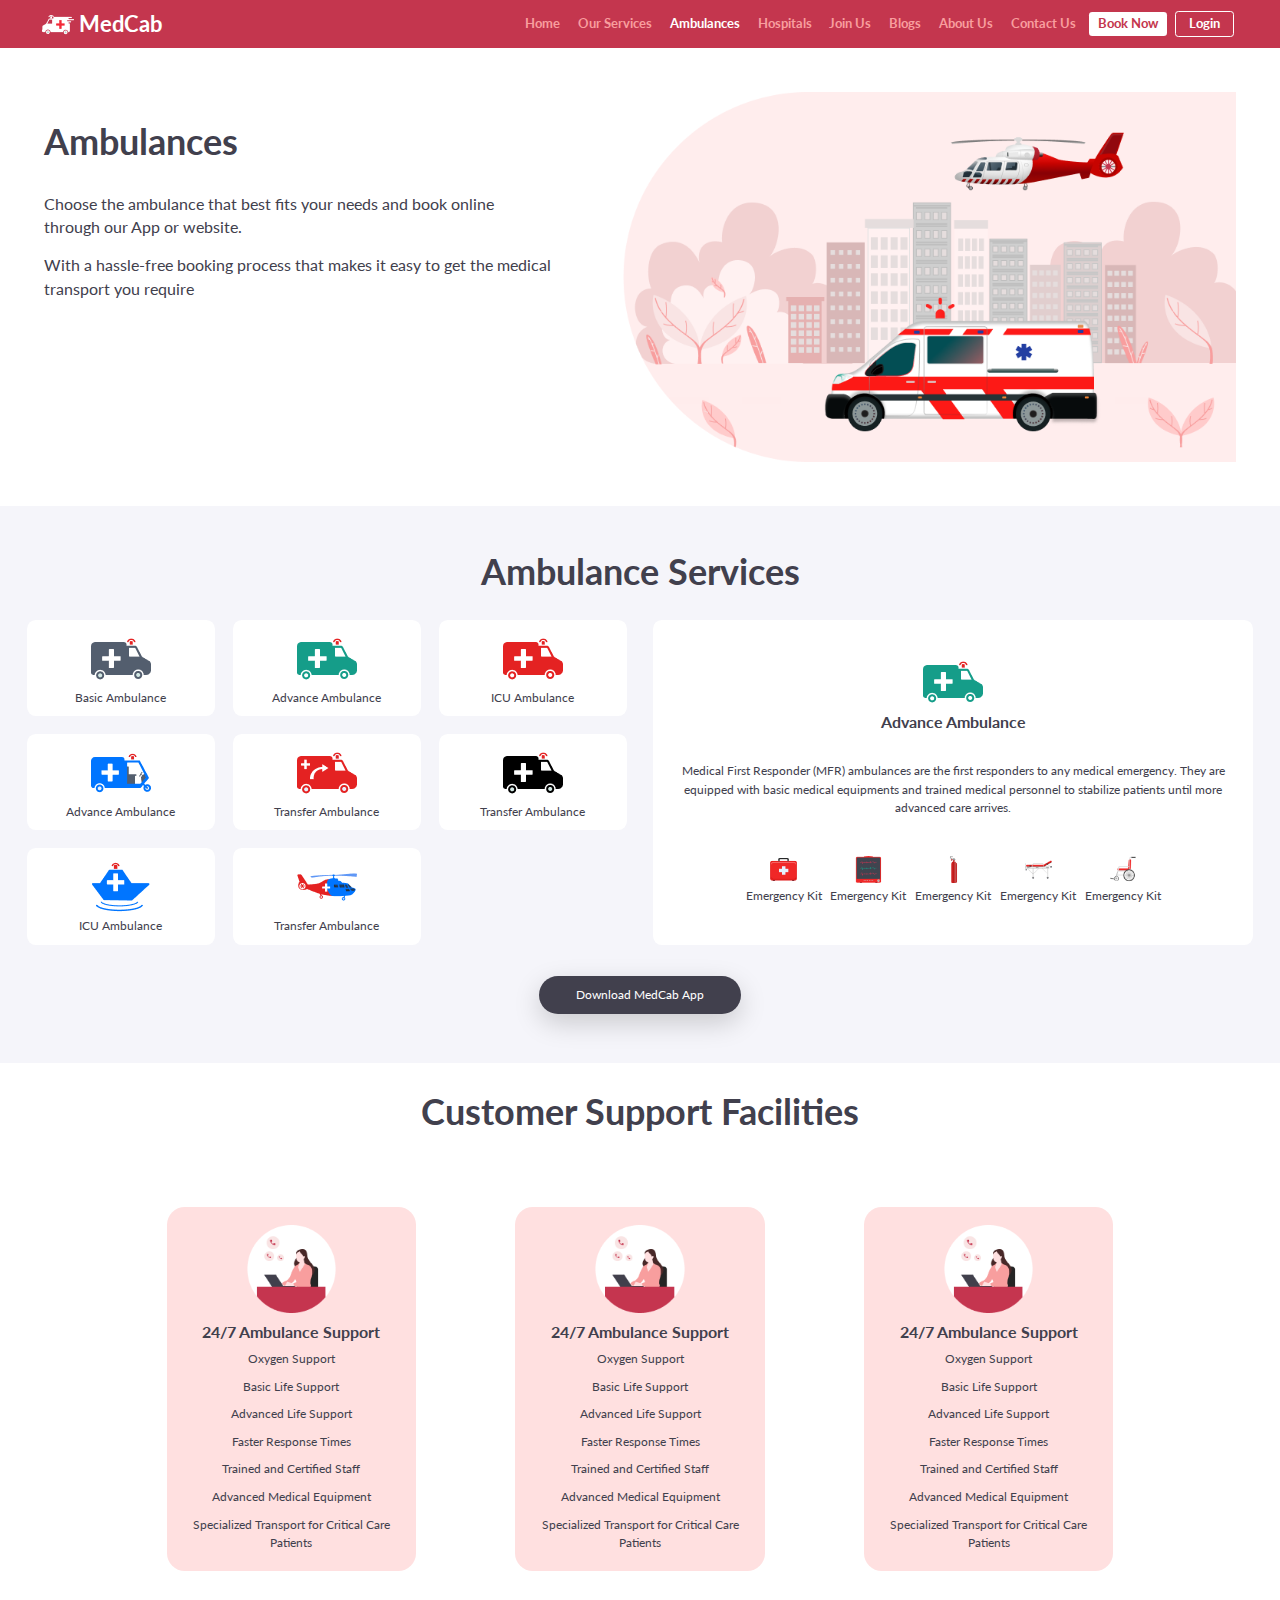
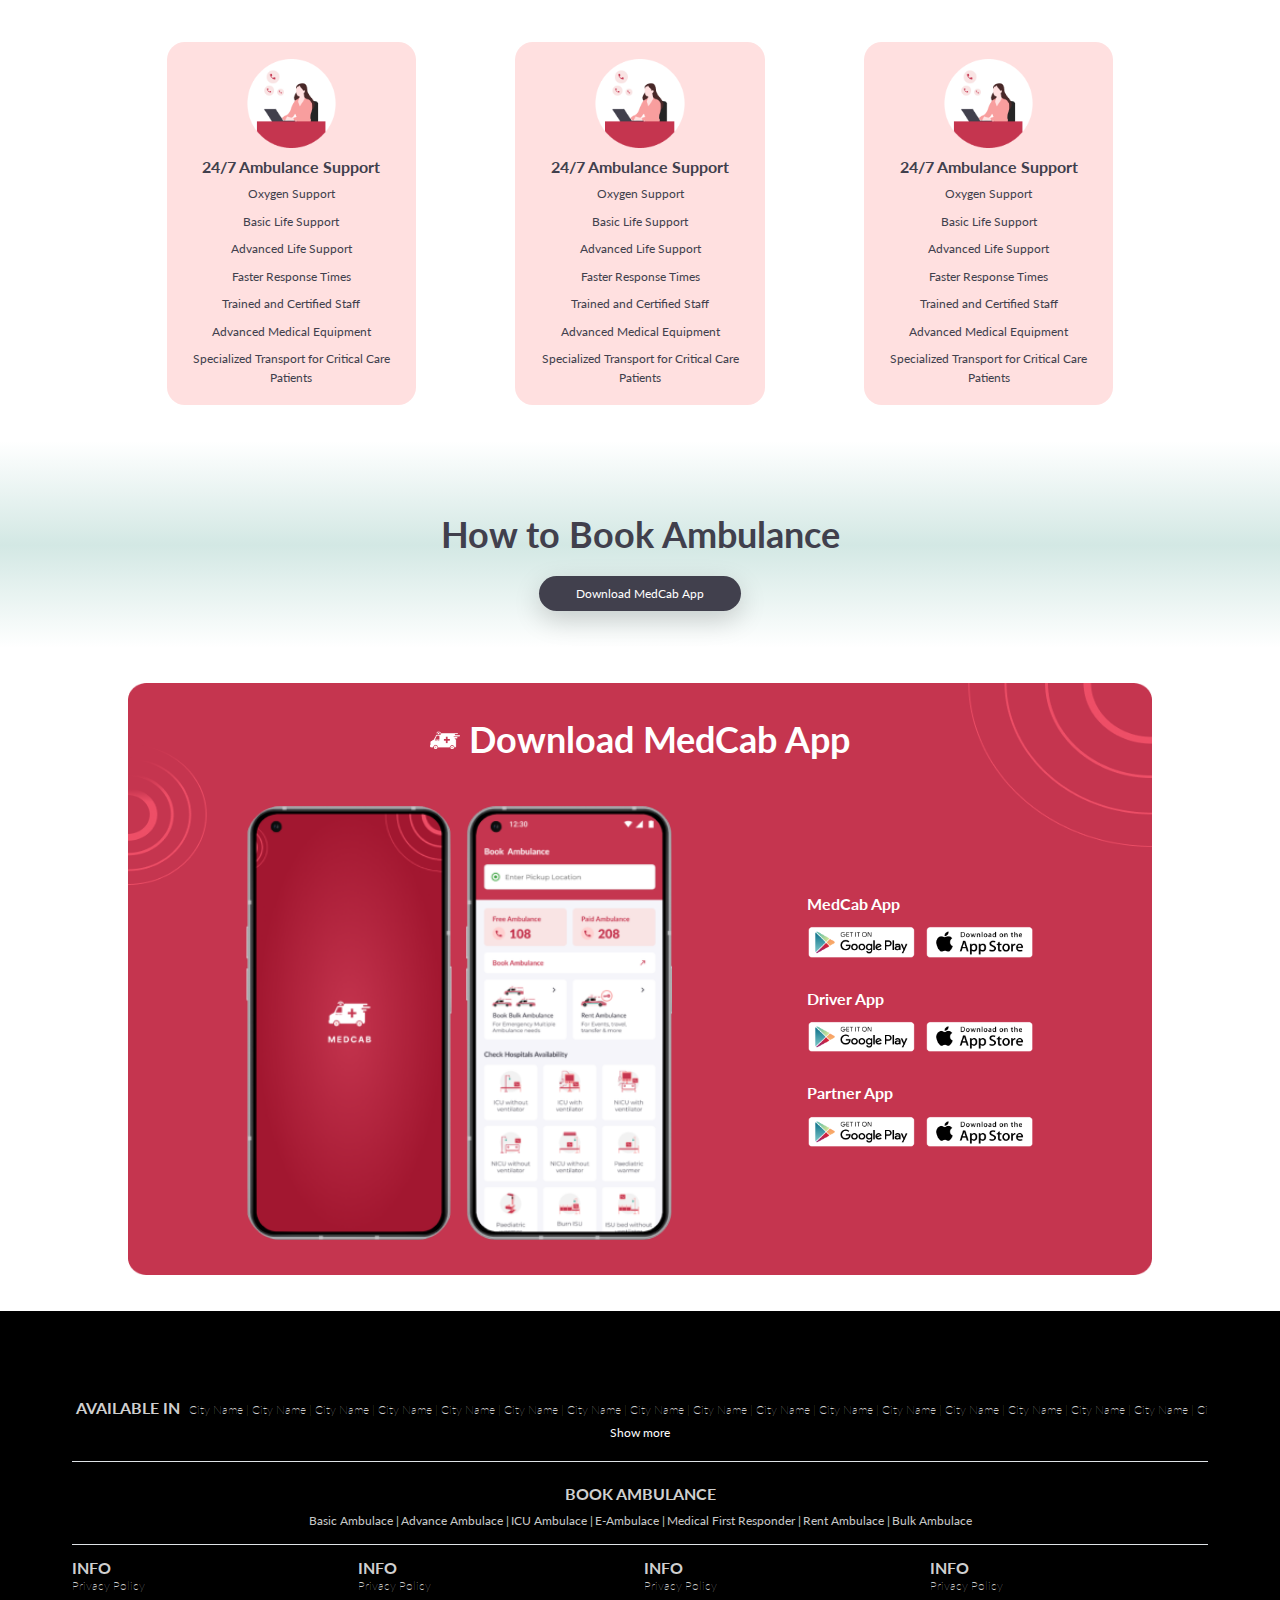
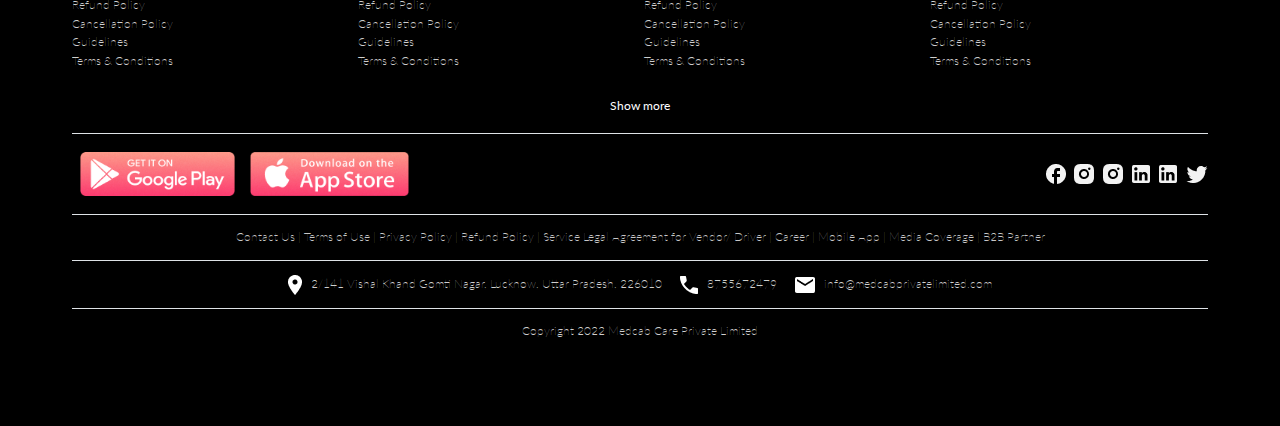
==== commit f4ae8980: "ofjksd" ====
--- a/pages/ambulance.html
+++ b/pages/ambulance.html
@@ -1,104 +1,86 @@
 <!DOCTYPE html>
 <html lang="en">
-  <head>
-    <meta charset="UTF-8" />
-    <meta name="viewport" content="width=device-width, initial-scale=1.0" />
-
-    <!-- google fonts -->
-    <link rel="preconnect" href="https://fonts.googleapis.com" />
-    <link rel="preconnect" href="https://fonts.gstatic.com" crossorigin />
-    <link
-      href="https://fonts.googleapis.com/css2?family=Lato:wght@400;700&display=swap"
-      rel="stylesheet"
-    />
-
-    <!-- bootstrap css -->
-    <link
-      rel="stylesheet"
-      href="https://cdn.jsdelivr.net/npm/bootstrap@5.3.1/dist/css/bootstrap.min.css"
-    />
-    <!-- custom css -->
-    <link rel="stylesheet" href="../styles/reset.css" />
-    <link rel="stylesheet" href="../styles/nav.css" />
-    <link rel="stylesheet" href="../styles/ambulance.css" />
-
-    <link rel="stylesheet" href="../styles/footer.css" />
-    <title>Ambulance</title>
-  </head>
-
-  <body>
-    <!-- Navbar -->
-    <nav class="navbar navbar-expand-lg navbar-light">
-      <div class="container-fluid">
-        <a class="navbar-brand" href="#">
-          <span>
-            <img src="../images/logo.png" class="mb-1" alt="" />
-          </span>
-          MedCab</a
-        >
-        <button
-          class="navbar-toggler"
-          type="button"
-          data-bs-toggle="collapse"
-          data-bs-target="#navbarTogglerDemo02"
-          aria-controls="navbarTogglerDemo02"
-          aria-expanded="false"
-          aria-label="Toggle navigation"
-        >
-          <span class="navbar-toggler-icon"></span>
-        </button>
-        <div class="collapse navbar-collapse" id="navbarTogglerDemo02">
-          <ul class="navbar-nav d-flex align-items-center me-auto mb-2 mb-lg-0">
-            <li class="nav-item">
-              <a class="nav-link" aria-current="page" href="/">Home</a>
-            </li>
-            <li class="nav-item">
-              <a class="nav-link" href="./ourServices.html">Our Services</a>
-            </li>
-            <li class="nav-item">
-              <a class="nav-link active" href="./ambulance.html">Ambulances</a>
-            </li>
-            <li class="nav-item">
-              <a class="nav-link" href="./hospitals.html">Hospitals</a>
-            </li>
-            <li class="nav-item">
-              <a class="nav-link" href="./joinus.html">Join Us</a>
-            </li>
-            <li class="nav-item">
-              <a class="nav-link" href="./blog1.html">Blogs</a>
-            </li>
-            <li class="nav-item">
-              <a class="nav-link" href="#">About Us</a>
-            </li>
-            <li class="nav-item">
-              <a class="nav-link" href="./contact.html">Contact Us</a>
-            </li>
-            <li class="nav-ctn-book">
-              <a
-                class="nav-link rounded bg-white nav-booknow me-lg-2 mb-2 mb-lg-0 px-3 py-1"
-                href="#"
-                tabindex="-1"
-                aria-disabled="true"
-                >Book Now</a
-              >
-            </li>
-            <li class="nav-ctn-login text-white">
-              <button
-                type="button"
-                class="btn btn-primary nav-link border border-white rounded px-4 py-1"
-                data-bs-toggle="modal"
-                data-bs-target="#staticBackdrop"
-                href="#"
-                tabindex="-1"
-                aria-disabled="true"
-              >
-                Login
-              </button>
-            </li>
-          </ul>
-        </div>
-      </div>
-    </nav>
+
+<head>
+  <meta charset="UTF-8" />
+  <meta name="viewport" content="width=device-width, initial-scale=1.0" />
+
+  <!-- google fonts -->
+  <link rel="preconnect" href="https://fonts.googleapis.com" />
+  <link rel="preconnect" href="https://fonts.gstatic.com" crossorigin />
+  <link href="https://fonts.googleapis.com/css2?family=Lato:wght@400;700&display=swap" rel="stylesheet" />
+
+  <!-- bootstrap css -->
+  <link rel="stylesheet" href="https://cdn.jsdelivr.net/npm/bootstrap@5.3.1/dist/css/bootstrap.min.css" />
+
+
+  <!-- Crousel Styles -->
+  <link rel="stylesheet" href="../styles/owl-styles/owl.carousel.min.css" />
+  <link rel="stylesheet" href="../styles/owl-styles/owl.theme.default.min.css" />
+  <!-- custom css -->
+  <link rel="stylesheet" href="../styles/reset.css" />
+  <link rel="stylesheet" href="../styles/nav.css" />
+  <link rel="stylesheet" href="../styles/ambulance.css" />
+  <link rel="stylesheet" href="../styles/ourServices.css">
+  <link rel="stylesheet" href="../styles/booking-preview.css">
+  <link rel="stylesheet" href="../styles/footer.css" />
+  <link rel="stylesheet" href="../styles/download-app.css">
+  <title>Ambulance</title>
+</head>
+
+<body>
+  <!-- Navbar -->
+  <nav class="navbar navbar-expand-lg navbar-light">
+    <div class="container-fluid">
+      <a class="navbar-brand" href="#">
+        <span>
+          <img src="../images/logo.png" class="mb-1" alt="" />
+        </span>
+        MedCab</a>
+      <button class="navbar-toggler" type="button" data-bs-toggle="collapse" data-bs-target="#navbarTogglerDemo02"
+        aria-controls="navbarTogglerDemo02" aria-expanded="false" aria-label="Toggle navigation">
+        <span class="navbar-toggler-icon"></span>
+      </button>
+      <div class="collapse navbar-collapse" id="navbarTogglerDemo02">
+        <ul class="navbar-nav d-flex align-items-center me-auto mb-2 mb-lg-0">
+          <li class="nav-item">
+            <a class="nav-link" aria-current="page" href="/">Home</a>
+          </li>
+          <li class="nav-item">
+            <a class="nav-link" href="./ourServices.html">Our Services</a>
+          </li>
+          <li class="nav-item">
+            <a class="nav-link active" href="./ambulance.html">Ambulances</a>
+          </li>
+          <li class="nav-item">
+            <a class="nav-link" href="./hospitals.html">Hospitals</a>
+          </li>
+          <li class="nav-item">
+            <a class="nav-link" href="./joinus.html">Join Us</a>
+          </li>
+          <li class="nav-item">
+            <a class="nav-link" href="./blog1.html">Blogs</a>
+          </li>
+          <li class="nav-item">
+            <a class="nav-link" href="#">About Us</a>
+          </li>
+          <li class="nav-item">
+            <a class="nav-link" href="./contact.html">Contact Us</a>
+          </li>
+          <li class="nav-ctn-book">
+            <a class="nav-link rounded bg-white nav-booknow me-lg-2 mb-2 mb-lg-0 px-3 py-1" href="#" tabindex="-1"
+              aria-disabled="true">Book Now</a>
+          </li>
+          <li class="nav-ctn-login text-white">
+            <button type="button" class="btn btn-primary nav-link border border-white rounded px-4 py-1"
+              data-bs-toggle="modal" data-bs-target="#staticBackdrop" href="#" tabindex="-1" aria-disabled="true">
+              Login
+            </button>
+          </li>
+        </ul>
+      </div>
+    </div>
+  </nav>
 
     <!-- ambulance header -->
     <header class="ambulance-header d-flex">
@@ -119,6 +101,102 @@
         <img src="../images/ambulance-header-img.png" alt="" />
       </div>
     </header>
+
+
+    <!-- ambulance services -->
+    <section class="ourServices d-flex flex-column align-items-center">
+      <section class="ambulance-services section-3 d-flex flex-column align-items-center">
+        <div class="label">
+          <h3 class="text-center fw-bold">Ambulance Services</h3>
+        </div>
+        <div class="content px-md-5 w-100 d-flex gap-5 mt-5 mb-5">
+          <div class="left-content w-50">
+            <div
+              class="ambuCard justify-content-center d-flex flex-column align-items-center text-center py-4 py-sm-3 rounded-4 bg-white">
+              <img class="" src="../images/Component 11-1.png " alt="ambulance" />
+              <p>Basic Ambulance</p>
+            </div>
+            <div
+              class="ambuCard justify-content-center d-flex flex-column align-items-center text-center py-4 py-sm-3 rounded-4 bg-white">
+              <img class="" src="../images/Component 11.png " alt="ambulance" />
+              <p>Advance Ambulance</p>
+            </div>
+            <div
+              class="ambuCard justify-content-center d-flex flex-column align-items-center text-center py-4 py-sm-3 rounded-4 bg-white">
+              <img class="" src="../images/Component 11-2.png " alt="ambulance" />
+              <p>ICU Ambulance</p>
+            </div>
+            <div
+              class="ambuCard justify-content-center d-flex flex-column align-items-center text-center py-4 py-sm-3 rounded-4 bg-white">
+              <img class="" src="../images/blue ambulance.png " alt="ambulance" />
+              <p>Advance Ambulance</p>
+            </div>
+            <div
+              class="ambuCard justify-content-center d-flex flex-column align-items-center text-center py-4 py-sm-3 rounded-4 bg-white">
+              <img class="" src="../images/transfer ambulance.png " alt="ambulance" />
+              <p>Transfer Ambulance</p>
+            </div>
+            <div
+              class="ambuCard justify-content-center d-flex flex-column align-items-center text-center py-4 py-sm-3 rounded-4 bg-white">
+              <img class="" src="../images/black ambulance.png" alt="ambulance" />
+              <p>Transfer Ambulance</p>
+            </div>
+            <div
+              class="ambuCard justify-content-center d-flex flex-column align-items-center text-center py-4 py-sm-3 rounded-4 bg-white">
+              <img class="" src="../images/boat ambulance.png" alt="ambulance" />
+              <p>ICU Ambulance</p>
+            </div>
+            <div
+              class="ambuCard justify-content-center d-flex flex-column align-items-center text-center py-4 py-sm-3 rounded-4 bg-white">
+              <img class="" src="../images/chopper ambulance.png" alt="ambulance" />
+              <p>Transfer Ambulance</p>
+            </div>
+          </div>
+          <div class="right-content w-50 rounded-4 d-flex flex-column justify-content-evenly gap-4">
+            <div class="bg-white rounded-4 py-4 px-2">
+              <div class="one d-flex flex-column align-items-center">
+                <img src="../images/Component 11.png" alt="" />
+                <h4 class="fw-bold text-center">Advance Ambulance</h4>
+              </div>
+              <div class="two">
+                <p class="text-center">
+                  Medical First Responder (MFR) ambulances are the first
+                  responders to any medical emergency. They are equipped with
+                  basic medical equipments and trained medical personnel to
+                  stabilize patients until more advanced care arrives.
+                </p>
+              </div>
+              <div class="three">
+                <div class="card-three cardAmbu d-flex flex-column align-items-center justify-content-center">
+                  <img class="mb-sm-2" src="../images/suitcase.png" alt="" />
+                  <p class="text-center">Emergency Kit</p>
+                </div>
+                <div class="card-three cardAmbu d-flex flex-column align-items-center justify-content-center">
+                  <img class="mb-2" src="../images/Multipara moniter.png" alt="" />
+                  <p class="text-center">Emergency Kit</p>
+                </div>
+                <div class="card-three cardAmbu d-flex flex-column align-items-center justify-content-center">
+                  <img class="mb-2" src="../images/oxygen.png" alt="" />
+                  <p class="text-center">Emergency Kit</p>
+                </div>
+                <div class="card-three cardAmbu d-flex flex-column align-items-center justify-content-center">
+                  <img class="mb-2" src="../images/stretcher.png" alt="" />
+                  <p class="text-center">Emergency Kit</p>
+                </div>
+                <div class="card-three cardAmbu d-flex flex-column align-items-center justify-content-center">
+                  <img class="mb-2" src="../images/wheelchair.png" alt="" />
+                  <p class="text-center">Emergency Kit</p>
+                </div>
+              </div>
+            </div>
+          </div>
+        </div>
+        <div class="download-button d-flex justify-content-center">
+          <a href="#" class="text-decoration-none shadow-lg my-2 primary-cta text-white">Download MedCab App</a>
+        </div>
+      </section>
+    </section>
+
 
     <!-- customer support facility -->
     <section class="customer-support">
@@ -229,224 +307,274 @@
       </div>
     </section>
 
-    <!-- footer -->
-    <footer class="footer">
-      <section class="d-flex flex-column align-items-center">
-        <div class="cityNames d-flex flex-column w-100 py-4 border-bottom">
-          <div class="d-flex justify-content-between w-100">
-            <div class="cities d-flex flex-column w-100">
-              <div id="hideShow">
-                <p class="secondary-text">
-                  <span class="primary-text fw-bold px-2">AVAILABLE IN </span
-                  >City Name | City Name | City Name | City Name | City Name |
-                  City Name | City Name | City Name | City Name | City Name |
-                  City Name | City Name | City Name | City Name | City Name |
-                  City Name | City Name | City Name | City Name | City Name |
-                  City Name | City Name | City Name | City Name | City Name |
-                  City Name | City Name | City Name | City Name | City Name |
-                  City Name | City Name | City Name | City Name | City Name
-                </p>
-              </div>
-
-              <button
-                onclick="show()"
-                id="hideShowBtn"
-                class="btn text-white shadow-none secondary-text"
-                type="button"
-                data-bs-toggle="collapse"
-                data-bs-target="#cityCollapse"
-                aria-expanded="false"
-                aria-controls="cityCollapse"
-              >
-                Show more
+
+
+    <!-- How to Book Ambulance -->
+    <section class="booking-preview">
+      <h1 class="main-heading">How to Book Ambulance</h1>
+      <a href="#" class="text-decoration-none text-white rounded-5 shadow-lg my-2 primary-cta">Download MedCab App</a>
+      <div class="booking-previewCarousel owl-carousel owl-theme owl-carousel-facilities">
+        <div class="item">
+          <img src="../images/book-ambulance-1.png" alt="screenshot of booking process" />
+        </div>
+        <div class="item">
+          <img src="../images/book-ambulance-2.png" alt="screenshot of booking process" />
+        </div>
+        <div class="item">
+          <img src="../images/book-ambulance-3.png" alt="screenshot of booking process" />
+        </div>
+        <div class="item">
+          <img src="../images/book-ambulance-4.png" alt="screenshot of booking process" />
+        </div>
+      </div>
+    </section>
+    <section class="d-flex flex-column align-items-center justify-content-center">
+
+
+    <!-- download app -->
+    <section class="section-6 download-app d-flex flex-column align-items-center">
+      <div class="label d-flex align-items-center">
+        <div class="image me-3">
+          <img src="../images/runningAmbulance.jpg" alt="" />
+        </div>
+        <h3 class="text-center text-white fw-bold mb-0">
+          Download MedCab App
+        </h3>
+      </div>
+      <div class="content d-flex align-items-center">
+        <div class="phones d-flex gap-4">
+          <img src="../images/Nothing Phone 1.png" alt="" />
+          <img src="../images/Nothing Phone 2.png" alt="" />
+        </div>
+        <div class="downloadBtns d-flex flex-column gap-5">
+          <div class="user d-flex flex-column gap-3">
+            <h4 class="text-white fw-bold">MedCab App</h4>
+            <div class="btns d-flex gap-3">
+              <button class="btn px-0">
+                <img src="../images/Google Play.png" alt="" />
               </button>
-            </div>
-          </div>
-        </div>
-        <div
-          class="bookAmbulance d-flex flex-column align-items-center py-4 w-100 border-bottom"
-        >
-          <div>
-            <h6 class="primary-text fw-bold py-3 text-center">
-              BOOK AMBULANCE
-            </h6>
-          </div>
-          <div class="text-center">
-            <a href="">Basic Ambulace |</a>
-            <a href="">Advance Ambulace |</a>
-            <a href="">ICU Ambulace |</a>
-            <a href="">E-Ambulace |</a>
-            <a href="">Medical First Responder |</a>
-            <a href="">Rent Ambulace |</a>
-            <a href="">Bulk Ambulace</a>
-          </div>
-        </div>
-        <div class="info w-100 d-flex flex-column py-4 border-bottom">
-          <div class="show mb-2">
-            <div class="infoCard">
-              <h6 class="primary-text fw-bold">INFO</h6>
-              <p>Privacy Policy</p>
-              <p>Refund Policy</p>
-              <p>Cancellation Policy</p>
-              <p>Guidelines</p>
-              <p>Terms & Conditions</p>
-            </div>
-            <div class="infoCard">
-              <h6 class="primary-text fw-bold">INFO</h6>
-              <p>Privacy Policy</p>
-              <p>Refund Policy</p>
-              <p>Cancellation Policy</p>
-              <p>Guidelines</p>
-              <p>Terms & Conditions</p>
-            </div>
-            <div class="infoCard">
-              <h6 class="primary-text fw-bold">INFO</h6>
-              <p>Privacy Policy</p>
-              <p>Refund Policy</p>
-              <p>Cancellation Policy</p>
-              <p>Guidelines</p>
-              <p>Terms & Conditions</p>
-            </div>
-            <div class="infoCard">
-              <h6 class="primary-text fw-bold">INFO</h6>
-              <p>Privacy Policy</p>
-              <p>Refund Policy</p>
-              <p>Cancellation Policy</p>
-              <p>Guidelines</p>
-              <p>Terms & Conditions</p>
-            </div>
-            <div class="infoCard">
-              <h6 class="primary-text fw-bold">INFO</h6>
-              <p>Privacy Policy</p>
-              <p>Refund Policy</p>
-              <p>Cancellation Policy</p>
-              <p>Guidelines</p>
-              <p>Terms & Conditions</p>
-            </div>
-            <div class="infoCard">
-              <h6 class="primary-text fw-bold">INFO</h6>
-              <p>Privacy Policy</p>
-              <p>Refund Policy</p>
-              <p>Cancellation Policy</p>
-              <p>Guidelines</p>
-              <p>Terms & Conditions</p>
-            </div>
-            <div class="infoCard">
-              <h6 class="primary-text fw-bold">INFO</h6>
-              <p>Privacy Policy</p>
-              <p>Refund Policy</p>
-              <p>Cancellation Policy</p>
-              <p>Guidelines</p>
-              <p>Terms & Conditions</p>
-            </div>
-            <div class="infoCard">
-              <h6 class="primary-text fw-bold">INFO</h6>
-              <p>Privacy Policy</p>
-              <p>Refund Policy</p>
-              <p>Cancellation Policy</p>
-              <p>Guidelines</p>
-              <p>Terms & Conditions</p>
-            </div>
-          </div>
-
-          <button
-            onclick="showMoreInfo()"
-            id="infoBtn"
-            class="btn text-white text-none shadow-none secondary-text"
-            type="button"
-            data-bs-toggle="collapse"
-            data-bs-target="#infoCollapse"
-            aria-expanded="false"
-            aria-controls="infoCollapse"
-          >
-            Show more
+              <button class="btn px-0">
+                <img src="../images/app-store.png" alt="" />
+              </button>
+            </div>
+          </div>
+          <div class="user d-flex flex-column gap-3">
+            <h4 class="text-white fw-bold">Driver App</h4>
+            <div class="btns d-flex gap-3">
+              <button class="btn px-0">
+                <img src="../images/Google Play.png" alt="" />
+              </button>
+              <button class="btn px-0">
+                <img src="../images/app-store.png" alt="" />
+              </button>
+            </div>
+          </div>
+          <div class="user d-flex flex-column gap-3">
+            <h4 class="text-white fw-bold">Partner App</h4>
+            <div class="btns d-flex gap-3">
+              <button class="btn px-0">
+                <img src="../images/Google Play.png" alt="" />
+              </button>
+              <button class="btn px-0">
+                <img src="../images/app-store.png" alt="" />
+              </button>
+            </div>
+          </div>
+        </div>
+      </div>
+    </section>
+
+  </section>
+
+  <!-- footer -->
+  <footer class="footer">
+    <section class="d-flex flex-column align-items-center">
+      <div class="cityNames d-flex flex-column w-100 py-4 border-bottom">
+        <div class="d-flex justify-content-between w-100">
+          <div class="cities d-flex flex-column w-100">
+            <div id="hideShow">
+              <p class="secondary-text">
+                <span class="primary-text fw-bold px-2">AVAILABLE IN </span>City Name | City Name | City Name | City
+                Name | City Name |
+                City Name | City Name | City Name | City Name | City Name |
+                City Name | City Name | City Name | City Name | City Name |
+                City Name | City Name | City Name | City Name | City Name |
+                City Name | City Name | City Name | City Name | City Name |
+                City Name | City Name | City Name | City Name | City Name |
+                City Name | City Name | City Name | City Name | City Name
+              </p>
+            </div>
+
+            <button onclick="show()" id="hideShowBtn" class="btn text-white shadow-none secondary-text" type="button"
+              data-bs-toggle="collapse" data-bs-target="#cityCollapse" aria-expanded="false"
+              aria-controls="cityCollapse">
+              Show more
+            </button>
+          </div>
+        </div>
+      </div>
+      <div class="bookAmbulance d-flex flex-column align-items-center py-4 w-100 border-bottom">
+        <div>
+          <h6 class="primary-text fw-bold py-3 text-center">
+            BOOK AMBULANCE
+          </h6>
+        </div>
+        <div class="text-center">
+          <a href="">Basic Ambulace |</a>
+          <a href="">Advance Ambulace |</a>
+          <a href="">ICU Ambulace |</a>
+          <a href="">E-Ambulace |</a>
+          <a href="">Medical First Responder |</a>
+          <a href="">Rent Ambulace |</a>
+          <a href="">Bulk Ambulace</a>
+        </div>
+      </div>
+      <div class="info w-100 d-flex flex-column py-4 border-bottom">
+        <div class="show mb-2">
+          <div class="infoCard">
+            <h6 class="primary-text fw-bold">INFO</h6>
+            <p>Privacy Policy</p>
+            <p>Refund Policy</p>
+            <p>Cancellation Policy</p>
+            <p>Guidelines</p>
+            <p>Terms & Conditions</p>
+          </div>
+          <div class="infoCard">
+            <h6 class="primary-text fw-bold">INFO</h6>
+            <p>Privacy Policy</p>
+            <p>Refund Policy</p>
+            <p>Cancellation Policy</p>
+            <p>Guidelines</p>
+            <p>Terms & Conditions</p>
+          </div>
+          <div class="infoCard">
+            <h6 class="primary-text fw-bold">INFO</h6>
+            <p>Privacy Policy</p>
+            <p>Refund Policy</p>
+            <p>Cancellation Policy</p>
+            <p>Guidelines</p>
+            <p>Terms & Conditions</p>
+          </div>
+          <div class="infoCard">
+            <h6 class="primary-text fw-bold">INFO</h6>
+            <p>Privacy Policy</p>
+            <p>Refund Policy</p>
+            <p>Cancellation Policy</p>
+            <p>Guidelines</p>
+            <p>Terms & Conditions</p>
+          </div>
+          <div class="infoCard">
+            <h6 class="primary-text fw-bold">INFO</h6>
+            <p>Privacy Policy</p>
+            <p>Refund Policy</p>
+            <p>Cancellation Policy</p>
+            <p>Guidelines</p>
+            <p>Terms & Conditions</p>
+          </div>
+          <div class="infoCard">
+            <h6 class="primary-text fw-bold">INFO</h6>
+            <p>Privacy Policy</p>
+            <p>Refund Policy</p>
+            <p>Cancellation Policy</p>
+            <p>Guidelines</p>
+            <p>Terms & Conditions</p>
+          </div>
+          <div class="infoCard">
+            <h6 class="primary-text fw-bold">INFO</h6>
+            <p>Privacy Policy</p>
+            <p>Refund Policy</p>
+            <p>Cancellation Policy</p>
+            <p>Guidelines</p>
+            <p>Terms & Conditions</p>
+          </div>
+          <div class="infoCard">
+            <h6 class="primary-text fw-bold">INFO</h6>
+            <p>Privacy Policy</p>
+            <p>Refund Policy</p>
+            <p>Cancellation Policy</p>
+            <p>Guidelines</p>
+            <p>Terms & Conditions</p>
+          </div>
+        </div>
+
+        <button onclick="showMoreInfo()" id="infoBtn" class="btn text-white text-none shadow-none secondary-text"
+          type="button" data-bs-toggle="collapse" data-bs-target="#infoCollapse" aria-expanded="false"
+          aria-controls="infoCollapse">
+          Show more
+        </button>
+      </div>
+      <div class="downloadApp d-flex w-100 py-4 border-bottom justify-content-between">
+        <div class="buttons">
+          <button class="btn shadow-none">
+            <img src="../images/playBtn.png" alt="play store" />
           </button>
-        </div>
-        <div
-          class="downloadApp d-flex w-100 py-4 border-bottom justify-content-between"
-        >
-          <div class="buttons">
-            <button class="btn shadow-none">
-              <img src="../images/playBtn.png" alt="play store" />
-            </button>
-            <button class="btn shadow-none">
-              <img src="../images/appBtn.png" alt="" />
-            </button>
-          </div>
-          <div
-            class="socials d-flex gap-3 align-items-center justify-content-end gap-1 py-4"
-          >
-            <img src="../images/icons/facebook.png" alt="" />
-            <img src="../images/icons/insta.png" alt="" />
-            <img src="../images/icons/insta.png" alt="" />
-            <img src="../images/icons/linkedin.png" alt="" />
-            <img src="../images/icons/linkedin.png" alt="" />
-            <img src="../images/icons/twitter.png" alt="" />
-          </div>
-        </div>
-        <div
-          class="contact d-flex justify-content-center w-100 py-4 border-bottom"
-        >
-          <p class="text-center">
-            <span
-              ><a href="">Contact Us |</a><a href=""> Terms of Use |</a
-              ><a href=""> Privacy Policy |</a><a href=""> Refund Policy |</a
-              ><a href=""> Service Legal Agreement for Vendor/ Driver |</a
-              ><a href=""> Career |</a><a href=""> Mobile App |</a
-              ><a href=""> Media Coverage |</a><a href=""> B2B Partner</a></span
-            >
+          <button class="btn shadow-none">
+            <img src="../images/appBtn.png" alt="" />
+          </button>
+        </div>
+        <div class="socials d-flex gap-3 align-items-center justify-content-end gap-1 py-4">
+          <img src="../images/icons/facebook.png" alt="" />
+          <img src="../images/icons/insta.png" alt="" />
+          <img src="../images/icons/insta.png" alt="" />
+          <img src="../images/icons/linkedin.png" alt="" />
+          <img src="../images/icons/linkedin.png" alt="" />
+          <img src="../images/icons/twitter.png" alt="" />
+        </div>
+      </div>
+      <div class="contact d-flex justify-content-center w-100 py-4 border-bottom">
+        <p class="text-center">
+          <span><a href="">Contact Us |</a><a href=""> Terms of Use |</a><a href=""> Privacy Policy |</a><a href="">
+              Refund Policy |</a><a href=""> Service Legal Agreement for Vendor/ Driver |</a><a href=""> Career |</a><a
+              href=""> Mobile App |</a><a href=""> Media Coverage |</a><a href=""> B2B Partner</a></span>
+        </p>
+      </div>
+      <div class="address d-flex w-100 py-4 border-bottom justify-content-center">
+        <div class="elem d-flex align-items-center">
+          <img src="../images/icons/location.png" alt="loc" />
+          <p>
+            2/141 Vishal Khand Gomti Nagar, Lucknow, Uttar Pradesh, 226010
           </p>
         </div>
-        <div
-          class="address d-flex w-100 py-4 border-bottom justify-content-center"
-        >
-          <div class="elem d-flex align-items-center">
-            <img src="../images/icons/location.png" alt="loc" />
-            <p>
-              2/141 Vishal Khand Gomti Nagar, Lucknow, Uttar Pradesh, 226010
-            </p>
-          </div>
-          <div class="elem d-flex align-items-center">
-            <img src="../images/icons/call.png" alt="loc" />
-            <p>8755672479</p>
-          </div>
-          <div class="elem d-flex align-items-center">
-            <img src="../images/icons/mail.png" alt="loc" />
-            <p>info@medcabprivatelimited.com</p>
-          </div>
-        </div>
-        <div
-          class="copyright d-flex align-items-center justify-content-center w-100 py-4"
-        >
-          <p class="text-center">Copyright 2022 Medcab Care Private Limited</p>
-        </div>
-      </section>
-    </footer>
-    <script
-      src="https://cdn.jsdelivr.net/npm/@popperjs/core@2.9.2/dist/umd/popper.min.js"
-      integrity="sha384-IQsoLXl5PILFhosVNubq5LC7Qb9DXgDA9i+tQ8Zj3iwWAwPtgFTxbJ8NT4GN1R8p"
-      crossorigin="anonymous"
-    ></script>
-    <script
-      src="https://cdn.jsdelivr.net/npm/bootstrap@5.0.2/dist/js/bootstrap.min.js"
-      integrity="sha384-cVKIPhGWiC2Al4u+LWgxfKTRIcfu0JTxR+EQDz/bgldoEyl4H0zUF0QKbrJ0EcQF"
-      crossorigin="anonymous"
-    ></script>
-    <script src="../scripts/footer.js"></script>
-
-    <!-- bootstrap js -->
-    <script src="https://cdn.jsdelivr.net/npm/bootstrap@5.3.1/dist/js/bootstrap.bundle.min.js"></script>
-
-    <!-- Jquery -->
-    <script
-      src="https://cdnjs.cloudflare.com/ajax/libs/jquery/3.7.1/jquery.min.js"
-      integrity="sha512-v2CJ7UaYy4JwqLDIrZUI/4hqeoQieOmAZNXBeQyjo21dadnwR+8ZaIJVT8EE2iyI61OV8e6M8PP2/4hpQINQ/g=="
-      crossorigin="anonymous"
-      referrerpolicy="no-referrer"
-    ></script>
-    <!-- Owl Crousel -->
-    <script src="../scripts/carousel.js"></script>
-    <script src="../scripts/OwlCarousel/owl.carousel.js"></script>
-    <script src="../scripts/OwlCarousel/owl.carousel.min.js"></script>
-  </body>
-</html>
+        <div class="elem d-flex align-items-center">
+          <img src="../images/icons/call.png" alt="loc" />
+          <p>8755672479</p>
+        </div>
+        <div class="elem d-flex align-items-center">
+          <img src="../images/icons/mail.png" alt="loc" />
+          <p>info@medcabprivatelimited.com</p>
+        </div>
+      </div>
+      <div class="copyright d-flex align-items-center justify-content-center w-100 py-4">
+        <p class="text-center">Copyright 2022 Medcab Care Private Limited</p>
+      </div>
+    </section>
+  </footer>
+
+  <!-- Owl Crousel -->
+  <script src="../scripts/carousel.js"></script>
+  <script src="../scripts/OwlCarousel/owl.carousel.js"></script>
+  <script src="../scripts/OwlCarousel/owl.carousel.min.js"></script>
+
+
+  <script src="https://cdn.jsdelivr.net/npm/@popperjs/core@2.9.2/dist/umd/popper.min.js"
+    integrity="sha384-IQsoLXl5PILFhosVNubq5LC7Qb9DXgDA9i+tQ8Zj3iwWAwPtgFTxbJ8NT4GN1R8p" crossorigin="anonymous">
+  </script>
+  <script src="https://cdn.jsdelivr.net/npm/bootstrap@5.0.2/dist/js/bootstrap.min.js"
+    integrity="sha384-cVKIPhGWiC2Al4u+LWgxfKTRIcfu0JTxR+EQDz/bgldoEyl4H0zUF0QKbrJ0EcQF" crossorigin="anonymous">
+  </script>
+  <script src="../scripts/footer.js"></script>
+
+  <!-- bootstrap js -->
+  <script src="https://cdn.jsdelivr.net/npm/bootstrap@5.3.1/dist/js/bootstrap.bundle.min.js"></script>
+
+  <!-- Jquery -->
+  <script src="https://cdnjs.cloudflare.com/ajax/libs/jquery/3.7.1/jquery.min.js"
+    integrity="sha512-v2CJ7UaYy4JwqLDIrZUI/4hqeoQieOmAZNXBeQyjo21dadnwR+8ZaIJVT8EE2iyI61OV8e6M8PP2/4hpQINQ/g=="
+    crossorigin="anonymous" referrerpolicy="no-referrer"></script>
+  <!-- Owl Crousel -->
+  <script src="../scripts/carousel.js"></script>
+  <script src="../scripts/OwlCarousel/owl.carousel.js"></script>
+  <script src="../scripts/OwlCarousel/owl.carousel.min.js"></script>
+</body>
+
+</html>--- a/styles/ourServices.css
+++ b/styles/ourServices.css
@@ -0,0 +1,305 @@
+:root {
+  --primary-clr: #c4364e;
+  --secondary-clr: #159d89;
+  --green-clr: #5eb689;
+  --white-clr: #fff;
+  --nav-link-clr: #f89e9e;
+  --dark-grey-clr: #252527;
+  --border-light-clr: #e2e2e2;
+  --border-clr: #41404d;
+  --dark-blue-clr: #07164b;
+  --section-heading-clr: #41404d;
+  --light-text-clr: #40444f;
+}
+
+.ourServices * {
+  color: var(--border-clr);
+}
+
+/* Section 1 */
+.ourServices p {
+  margin-bottom: 0;
+}
+
+.ourServices .serviceHead {
+  background-image: url(../images/handShake.png);
+  background-position: center;
+  background-size: cover;
+  background-repeat: no-repeat;
+  position: relative;
+  /* border: 1px solid green; */
+  height: fit-content;
+  padding: 10rem 0;
+}
+
+.ourServices .serviceHead img {
+  width: 100%;
+  height: 100%;
+}
+
+.ourServices .serviceHead h1 {
+  /* position: absolute;
+  top: 50%;
+  left: 50%;
+  transform: translate(-50%, -50%); */
+  color: var(--white-clr);
+  font-weight: bold;
+  text-align: center;
+  text-shadow: 0px 4px 8px #0f1f5a;
+  font-size: var(--fs-main-heading);
+}
+
+/* section-2
+.ourServices .section-2 {
+    color: var(white-clr) !important;
+} */
+
+.ourServices .section-2 p {
+  font-size: var(--fs-primary-text);
+}
+.ourServices .section-2 .as {
+  background-color: var(--primary-clr);
+}
+
+.ourServices .section-2 .chas {
+  background-color: var(--dark-blue-clr);
+}
+
+/* section 1 and 2 */
+@media all and (max-width: 1100px) {
+  /* .ourServices .serviceHead h1 {
+    font-size: 2.5rem;
+  } */
+}
+
+@media all and (max-width: 768px) {
+  .ourServices .serviceHead {
+    padding: 6rem 0;
+  }
+
+}
+
+@media all and (max-width: 500px) {
+  .ourServices .section-2 img {
+    height: 3rem;
+  }
+}
+@media all and (max-width: 480px) {
+  .ourServices .section-2 p {
+    font-size: var(--fs-secondary-text);
+  }
+}
+
+/* section - 3  */
+
+.ourServices .section-3 {
+  background-color: #f5f5fa;
+  padding: 5rem 0;
+}
+.ourServices .section-3 .label {
+  font-size: var(--fs-main-heading);
+}
+.ourServices .section-3 .content p {
+  font-size: var(--fs-secondary-text);
+}
+.ourServices .section-3 .right-content .one {
+  font-size: var(--fs-primary-text);
+}
+.ourServices .section-3 .right-content .two,
+.ourServices .section-3 .right-content .three {
+  margin: 1em 0;
+  font-size: var(--fs-secondary-text);
+}
+.ourServices .section-3 .left-content {
+  display: grid;
+  grid-template-columns: repeat(3, 1fr);
+  gap: 2rem;
+  /* padding: 0 5rem 0 0 !important; */
+}
+
+.ourServices .section-3 .left-content .ambuCard {
+  height: 100%;
+  /* width: fit-content; */
+  padding: 0 1rem;
+}
+
+.ourServices .section-3 .right-content > div {
+  /* border: 2px solid blue; */
+  height: 100%;
+  display: flex;
+  flex-direction: column;
+  align-items: center;
+  justify-content: space-evenly;
+}
+
+.ourServices .section-3 .right-content {
+  /* padding: 2rem; */
+  height: auto;
+  /* border: 2px solid red; */
+}
+
+.ourServices .section-3 .right-content .three {
+  /* display: grid;
+    grid-template-columns: repeat(5, 1fr); */
+  display: flex;
+  place-items: center;
+  gap: 1rem;
+  font-size: 0.8rem;
+  flex-wrap: wrap;
+  align-items: center;
+  justify-content: space-around;
+}
+
+.ourServices .section-3 .right-content .three img {
+  height: 3rem;
+}
+
+.ourServices .section-3 .right-content .three .card-three {
+  width: max-content;
+}
+
+.ourServices .section-3 .download-button button {
+  background: var(--primary-clr);
+}
+
+/* @media all and (max-width: 1150px) {
+    
+
+} */
+
+@media all and (max-width: 1050px) {
+ 
+
+  .ourServices .section-3 .left-content {
+    gap: 1rem;
+  }
+
+  .ourServices .section-3 .left-content img {
+    height: 3rem;
+  }
+
+  .ourServices .section-3 .content .right-content {
+    padding: 1rem;
+  }
+
+  .ourServices .section-3 .content .right-content .three img {
+    height: 3rem;
+  }
+}
+
+@media all and (max-width: 768px) {
+  .ourServices .section-3 .content {
+    flex-direction: column;
+    justify-content: space-evenly;
+    align-items: center;
+    gap: 2rem;
+    /* padding:0 2rem; */
+  }
+
+  .ourServices .section-3 .content .left-content {
+    width: 100% !important;
+    padding: 2em;
+    place-items: center;
+  }
+
+  .ourServices .section-3 .content .left-content .ambuCard {
+    width: 100%;
+  }
+
+  .ourServices .section-3 .content .right-content {
+    width: 100% !important;
+    padding: 2em;
+  }
+}
+
+@media all and (max-width: 550px) {
+  .ourServices .section-3 .content {
+    margin: 2rem 0 !important;
+  }
+
+  .ourServices .section-3 .right-content .three {
+    flex-wrap: wrap;
+    /* align-items: center; */
+    margin: 2em 0;
+    justify-content: center;
+    gap: 2rem;
+  }
+
+  .ourServices .section-3 .right-content .three .card-three {
+    width: 20%;
+  }
+}
+
+/* @media all and (max-width: 430px) {
+    
+} */
+
+@media all and (max-width: 360px) {
+  .ourServices .section-3 .content .left-content {
+    grid-template-columns: repeat(2, 1fr);
+  }
+
+  .ourServices .section-3 .right-content .three .card-three {
+    width: 25%;
+  }
+}
+
+@media all and (max-width: 280px) {
+  .ourServices .section-3 .content .left-content {
+    grid-template-columns: repeat(1, 1fr);
+  }
+
+}
+
+/* faqs */
+
+.section-5 {
+  padding: 0 4em;
+}
+.section-5 .label {
+  font-size: var(--fs-main-heading);
+}
+.section-5 .accordion-item {
+  margin-bottom: 1rem;
+  border-radius: 1rem;
+  border: none;
+}
+.section-5 .accordion-item p {
+  font-size: var(--fs-secondary-text);
+}
+.section-5 .accordion-button,
+.section-5 .accordion-body {
+  background-color: #f2f2f2;
+}
+
+.section-5 .accordion-button::after {
+  background-image: none;
+  content: "+";
+  color: var(--primary-clr);
+  font-size: 2rem;
+  height: auto;
+  width: auto;
+  margin: 0 0 0 1rem;
+  /* background-image: url('../images/Plus.png'); */
+  /* height: 2rem; */
+  /* display: none; */
+}
+.section-5 .accordion-button:not(.collapsed)::after {
+  background-image: none;
+  content: "−";
+  color: var(--primary-clr);
+  font-size: 2rem;
+  height: auto;
+  width: auto;
+  /* background-image: url('../images/Minus.png'); */
+  /* display: none; */
+}
+
+@media all and (max-width: 480px) {
+  .section-5 {
+    padding: 0 2em;
+  }
+  .accordion-item:first-of-type .accordion-button {
+    padding: 1em 0.8em;
+  }
+}
--- a/styles/booking-preview.css
+++ b/styles/booking-preview.css
@@ -0,0 +1,53 @@
+.booking-preview {
+  padding: 5rem;
+  background: linear-gradient(180deg, #fff 0%, #d3e8e4 50.31%, #fff 100%);
+  text-align: center;
+}
+
+.primary-cta {
+  background: var(--border-clr);
+}
+
+.booking-previewCarousel {
+  margin-top: 2em;
+}
+.booking-previewCarousel .owl-item {
+  display: grid;
+  place-items: center;
+}
+
+.booking-previewCarousel .item img {
+  width: 100%;
+}
+
+@media all and (max-width: 1025px) {
+  .booking-previewCarousel .item {
+    width: 90%;
+  }
+}
+@media all and (max-width: 780px) {
+  .booking-previewCarousel .item {
+    width: 80%;
+  }
+}
+@media all and (max-width: 540px) {
+  .booking-preview {
+    padding: 3em 0;
+  }
+}
+@media all and (max-width: 480px) {
+  .booking-preview {
+    padding: 2rem 0;
+  }
+  .booking-previewCarousel .item {
+    width: 50%;
+  }
+}
+@media all and (max-width: 360px) {
+  .booking-preview {
+    padding: 1rem 0;
+  }
+  .booking-previewCarousel .item {
+    width: 60%;
+  }
+}
--- a/styles/download-app.css
+++ b/styles/download-app.css
@@ -0,0 +1,70 @@
+.download-app {
+  /* border: 10px solid black; */
+  /* background-color: var(--primary-clr); */
+  background-image: url("../images/section-5_our-services_bg.png");
+  background-position: center;
+  background-repeat: no-repeat;
+  background-size: 100% 100%;
+  /* height: auto;     */
+  gap: 5rem;
+  width: 80%;
+  padding: 4em 0;
+  margin: 4rem 2em;
+}
+
+.download-app .label h3 {
+  font-size: var(--fs-main-heading);
+  color: var(white-clr);
+}
+
+.download-app .label .image {
+  width: fit-content;
+}
+
+.download-app .label .image img {
+  height: 2rem;
+}
+
+.download-app .content {
+  gap: 5rem;
+  margin: 0 1em;
+}
+
+.download-app .phones {
+  width: 100%;
+}
+.download-app .phones img {
+  width: 40%;
+}
+.download-app .downloadBtns {
+  color: var(--border-clr);
+  font-size: var(--fs-primary-text);
+}
+@media all and (max-width: 1200px) {
+  .download-app {
+    width: 90%;
+  }
+
+  .section-6 .content .downloadBtns .user {
+    gap: 0 !important;
+  }
+}
+@media all and (max-width: 640px) {
+  .download-app .phones {
+    justify-content: center;
+  }
+  .download-app .content {
+    flex-direction: column;
+  }
+}
+@media all and (max-width: 360px) {
+  .download-app {
+    padding: 1em;
+  }
+  .download-app .label h3 {
+    font-size: var(--fs-primary-text);
+  }
+  .download-app .downloadBtns {
+    font-size: var(--fs-secondary-text);
+  }
+}
